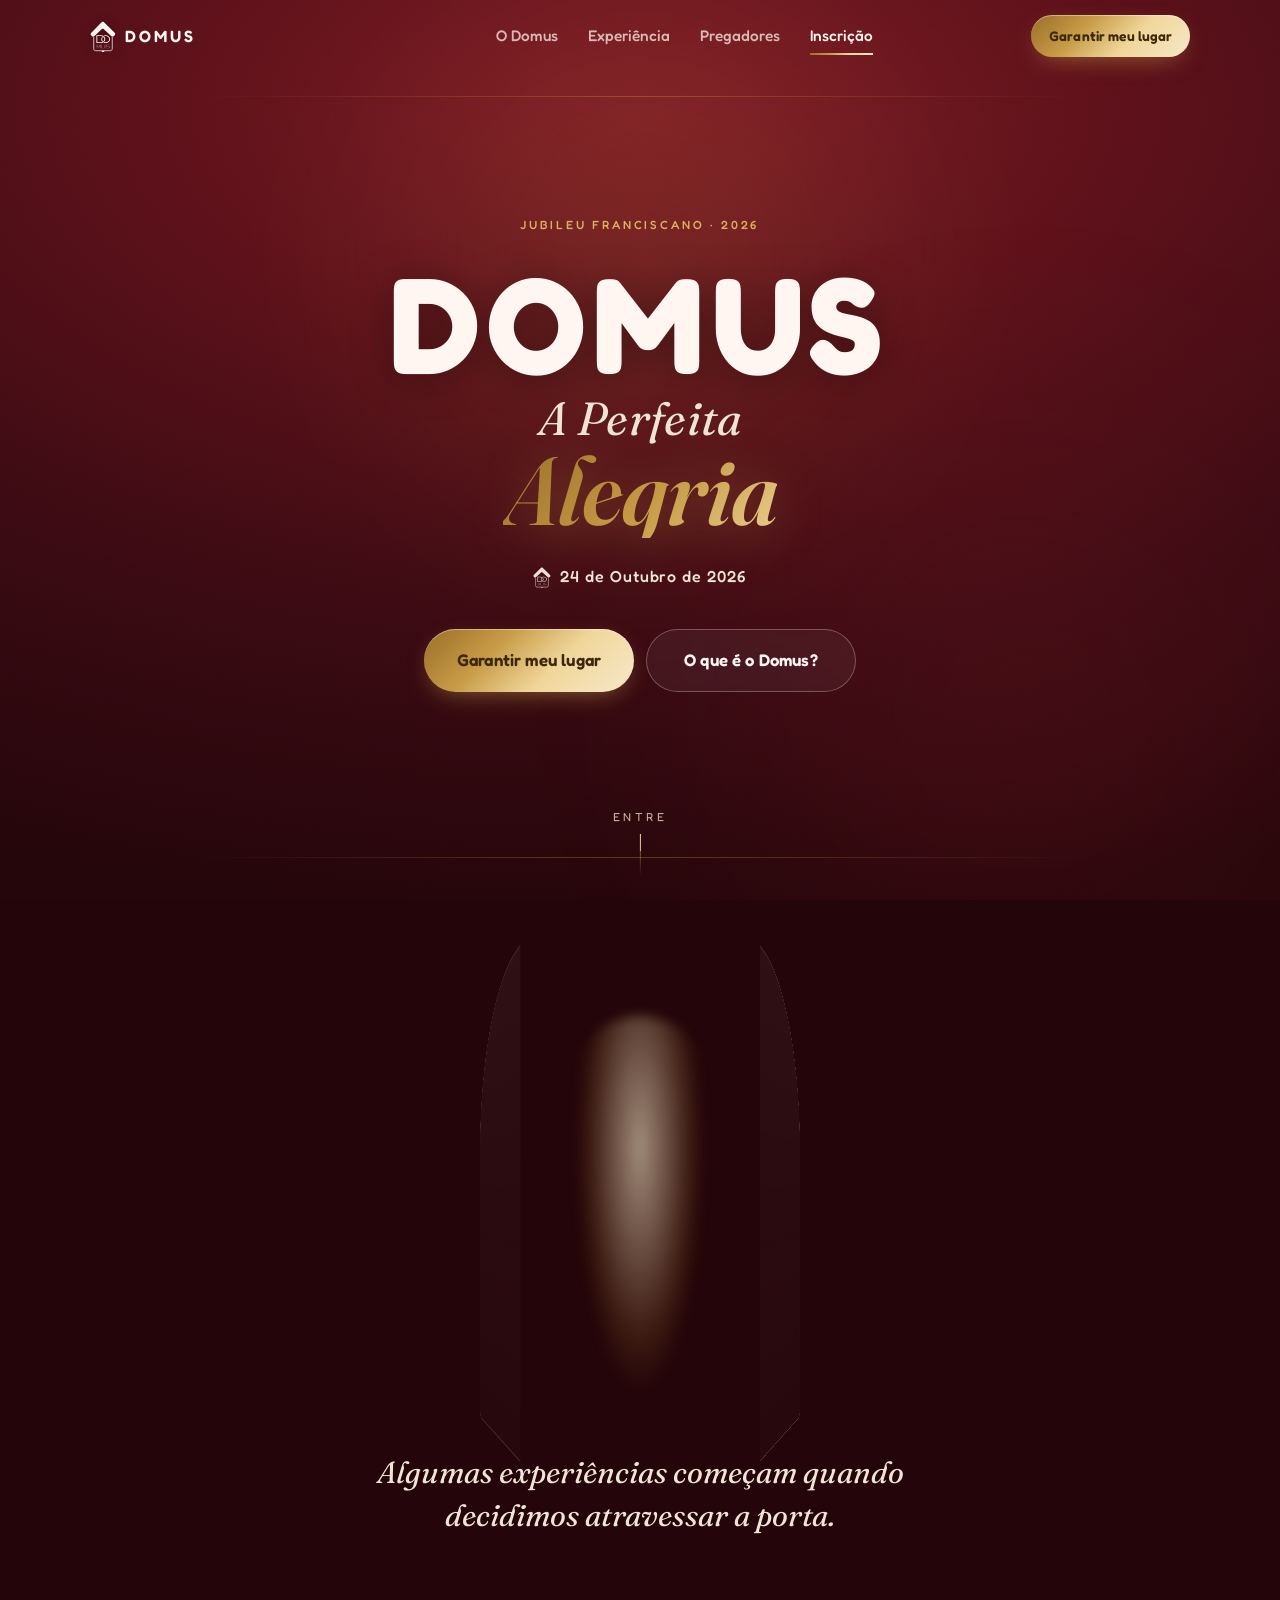
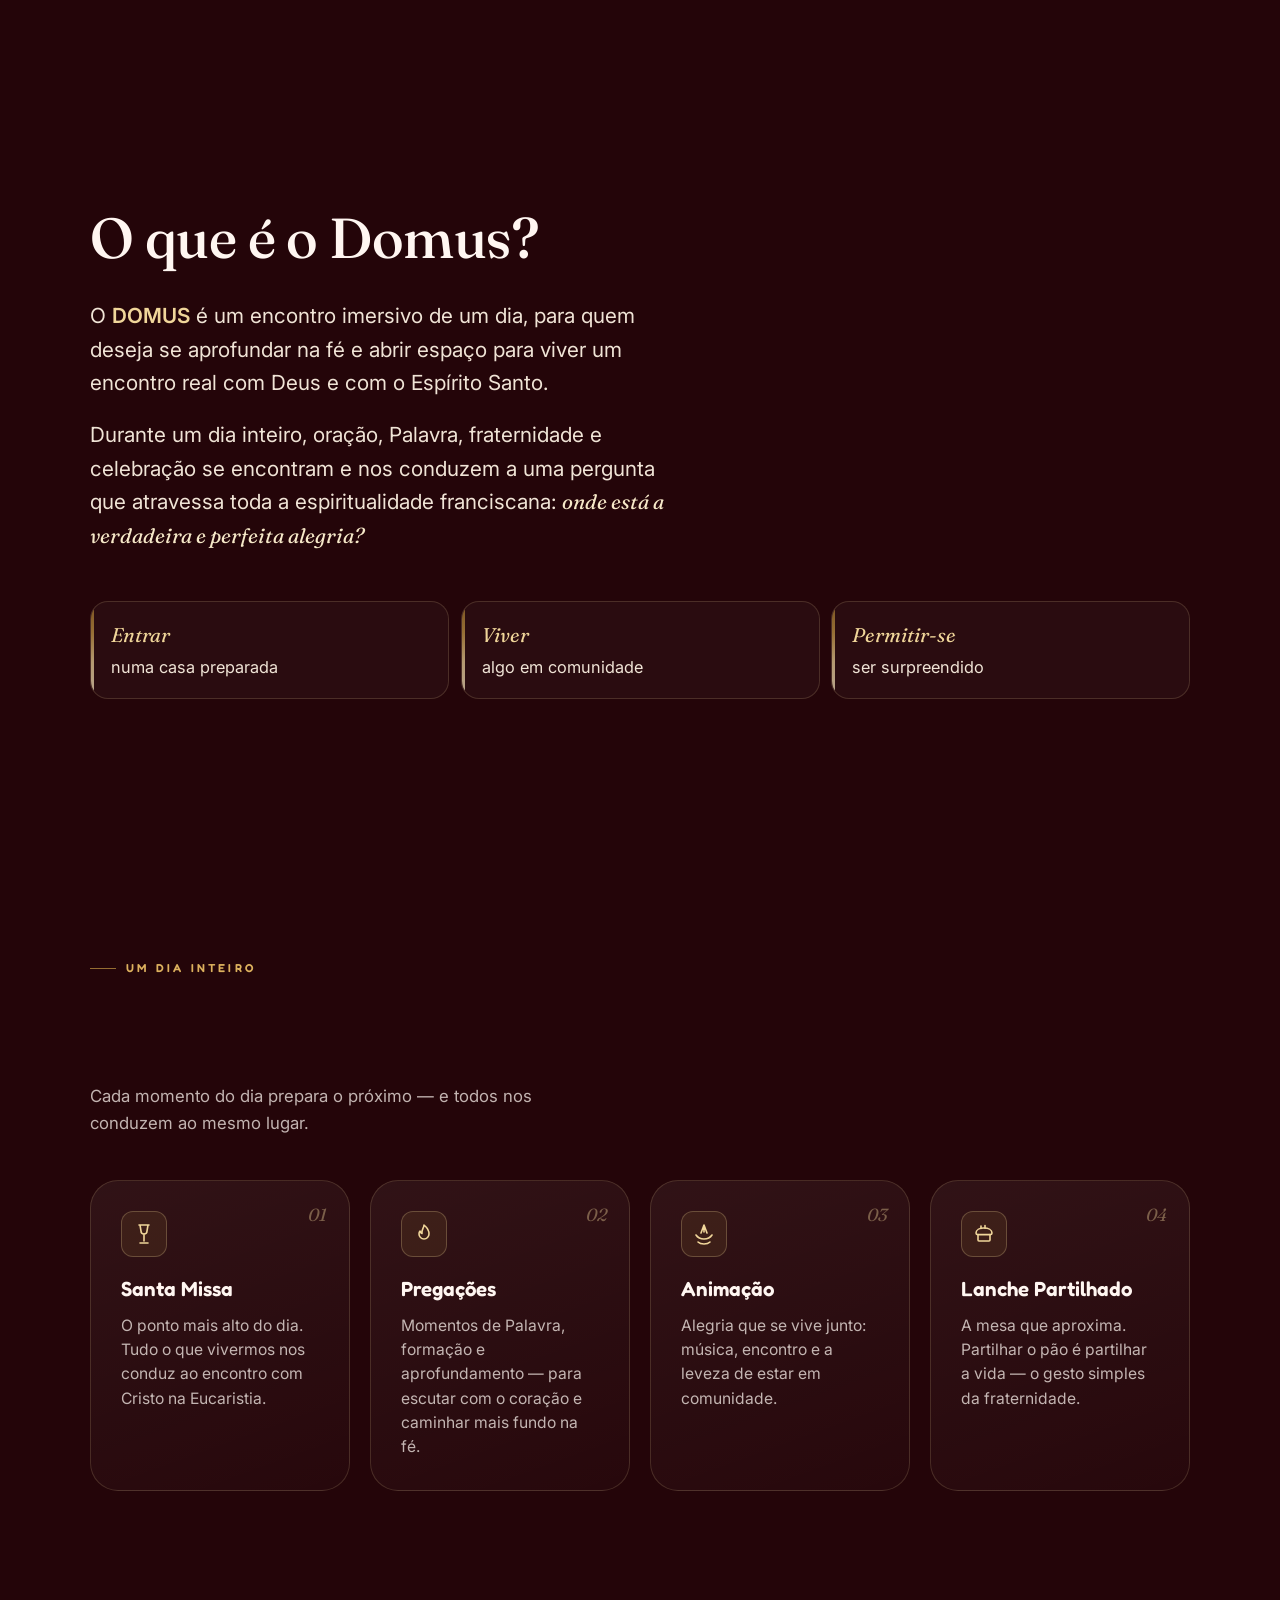
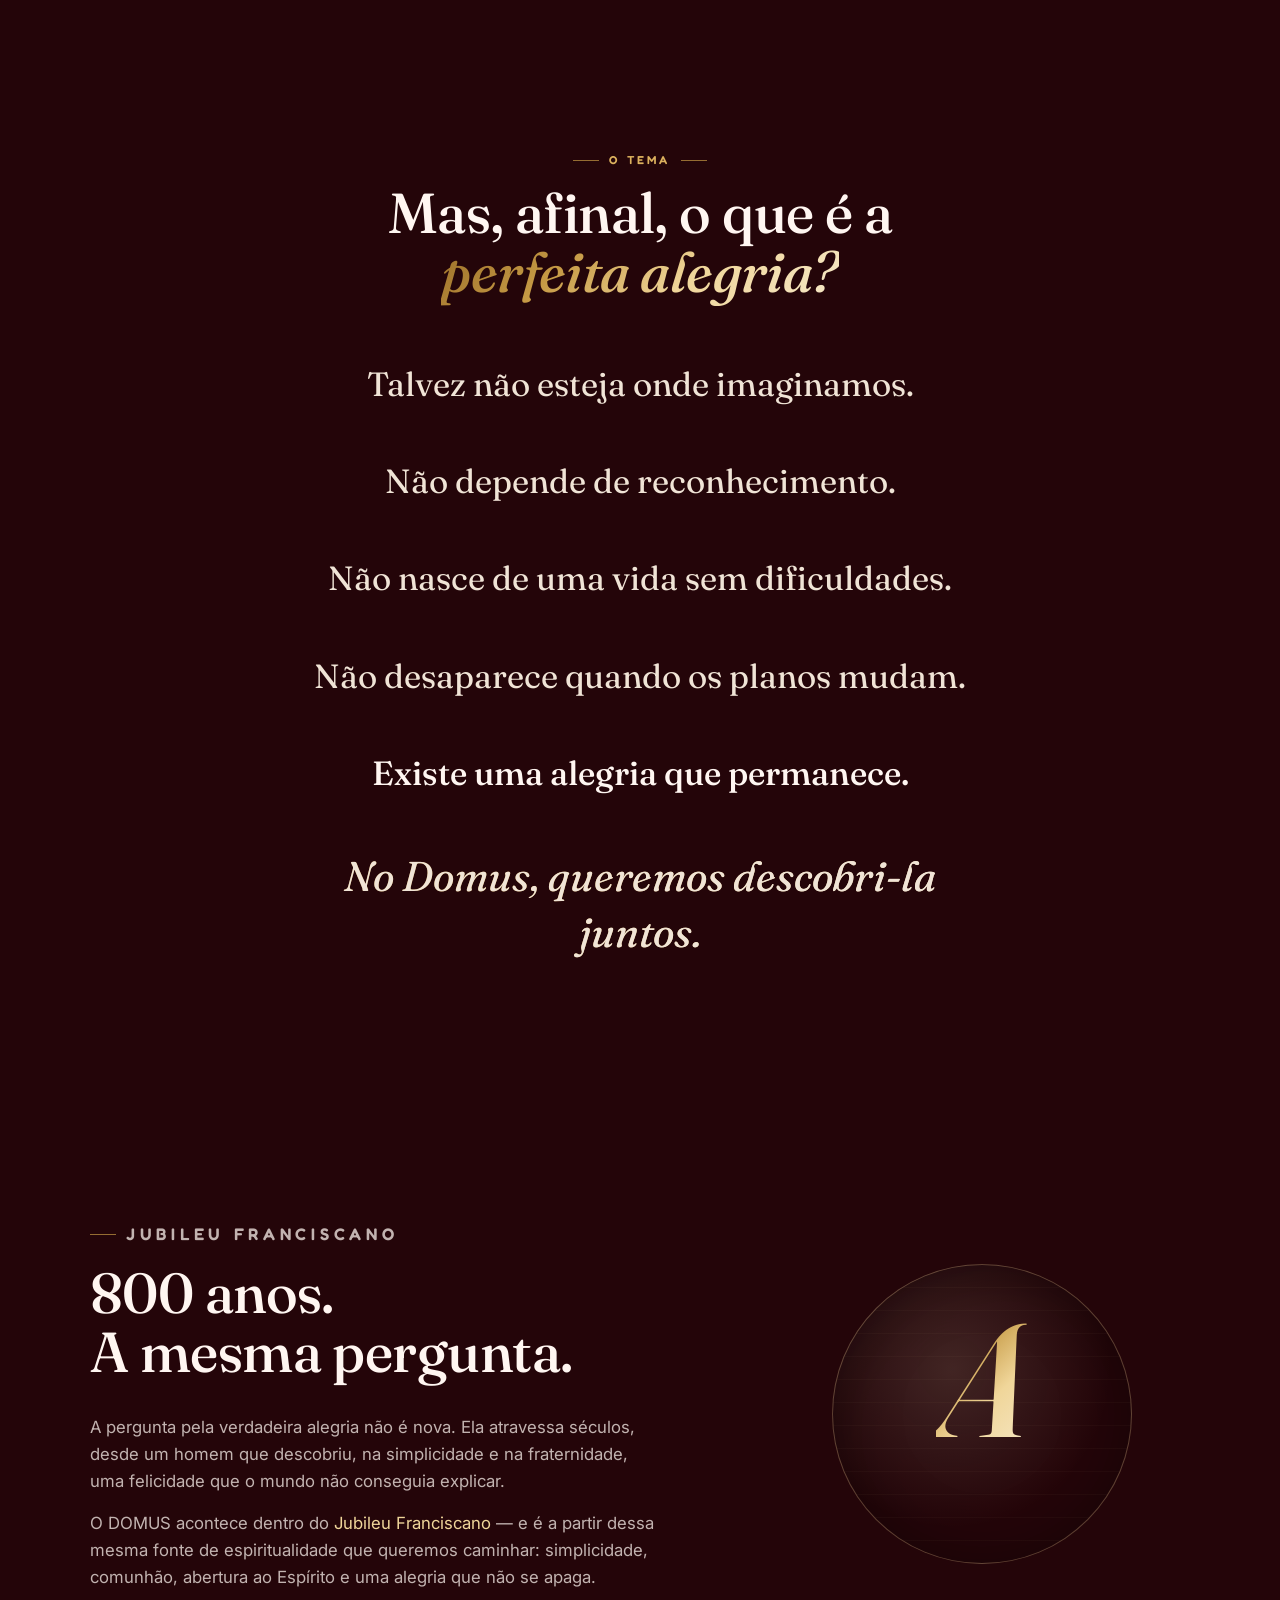
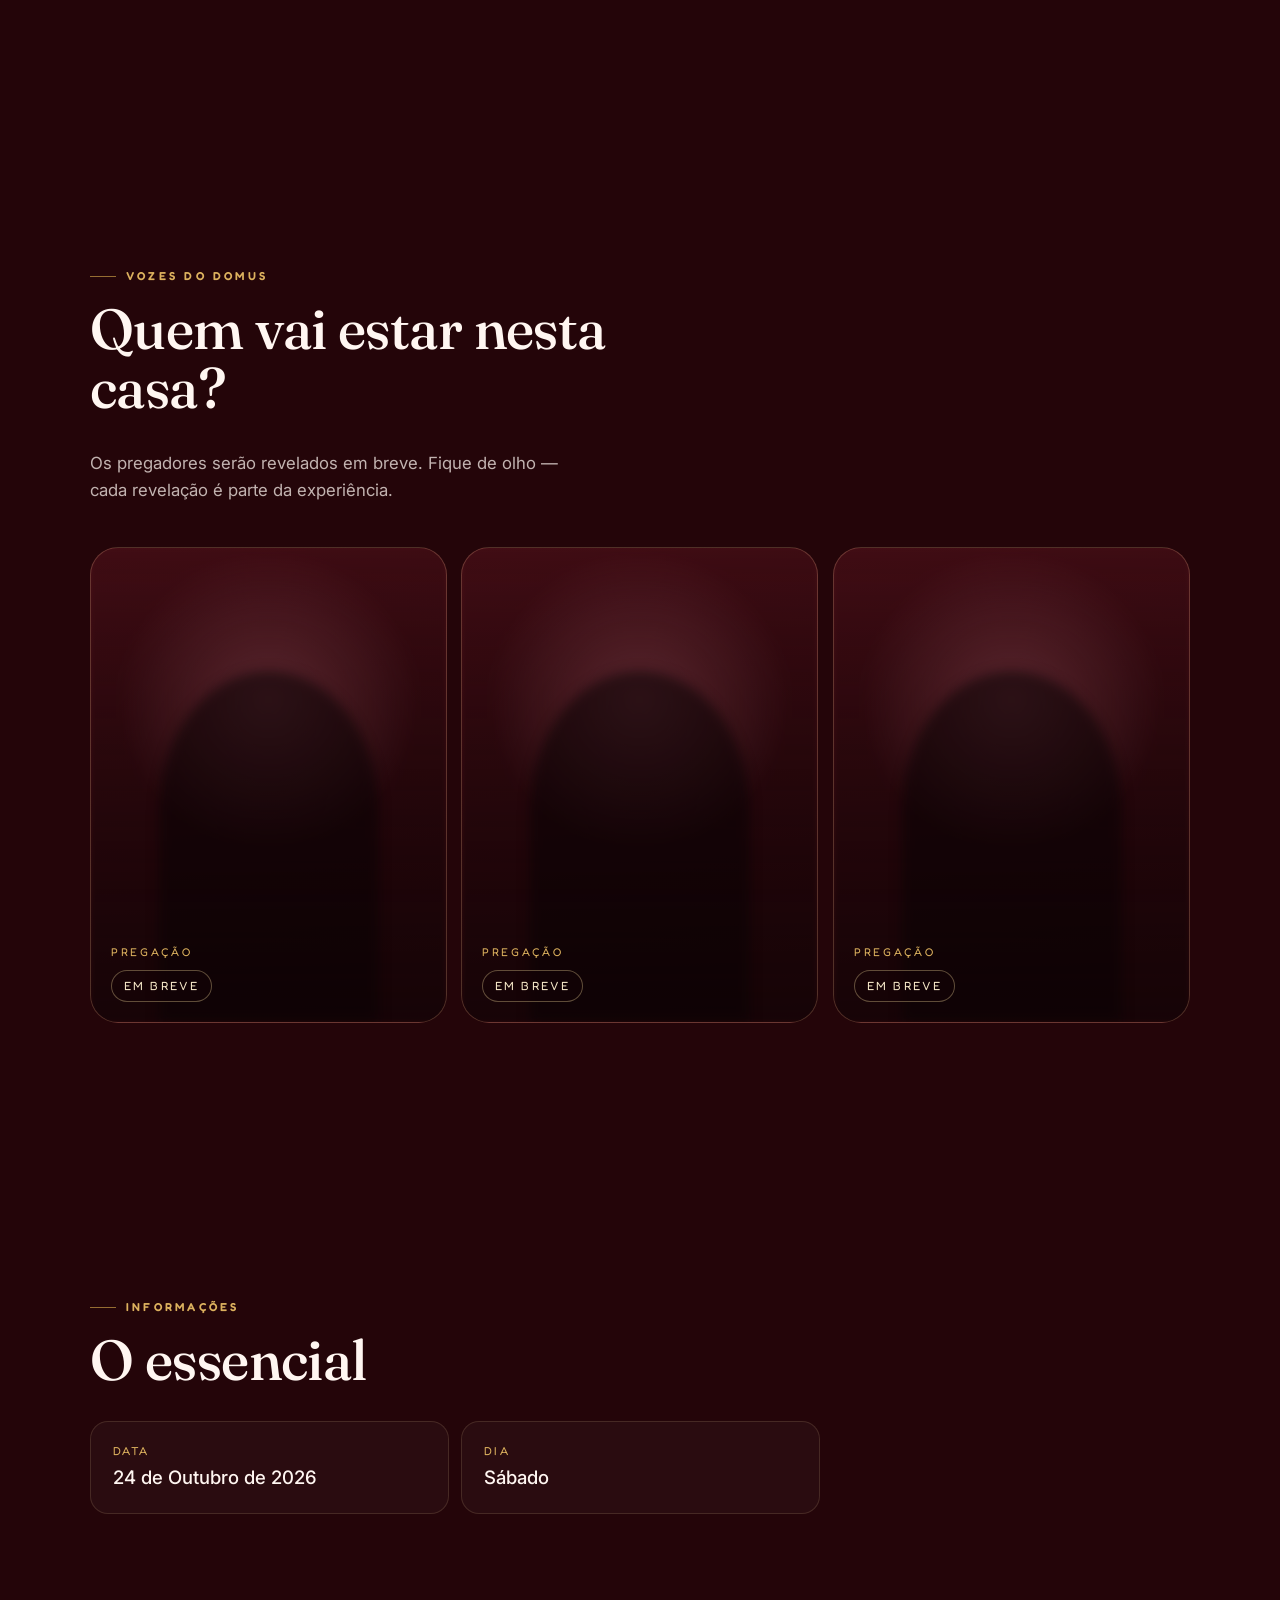
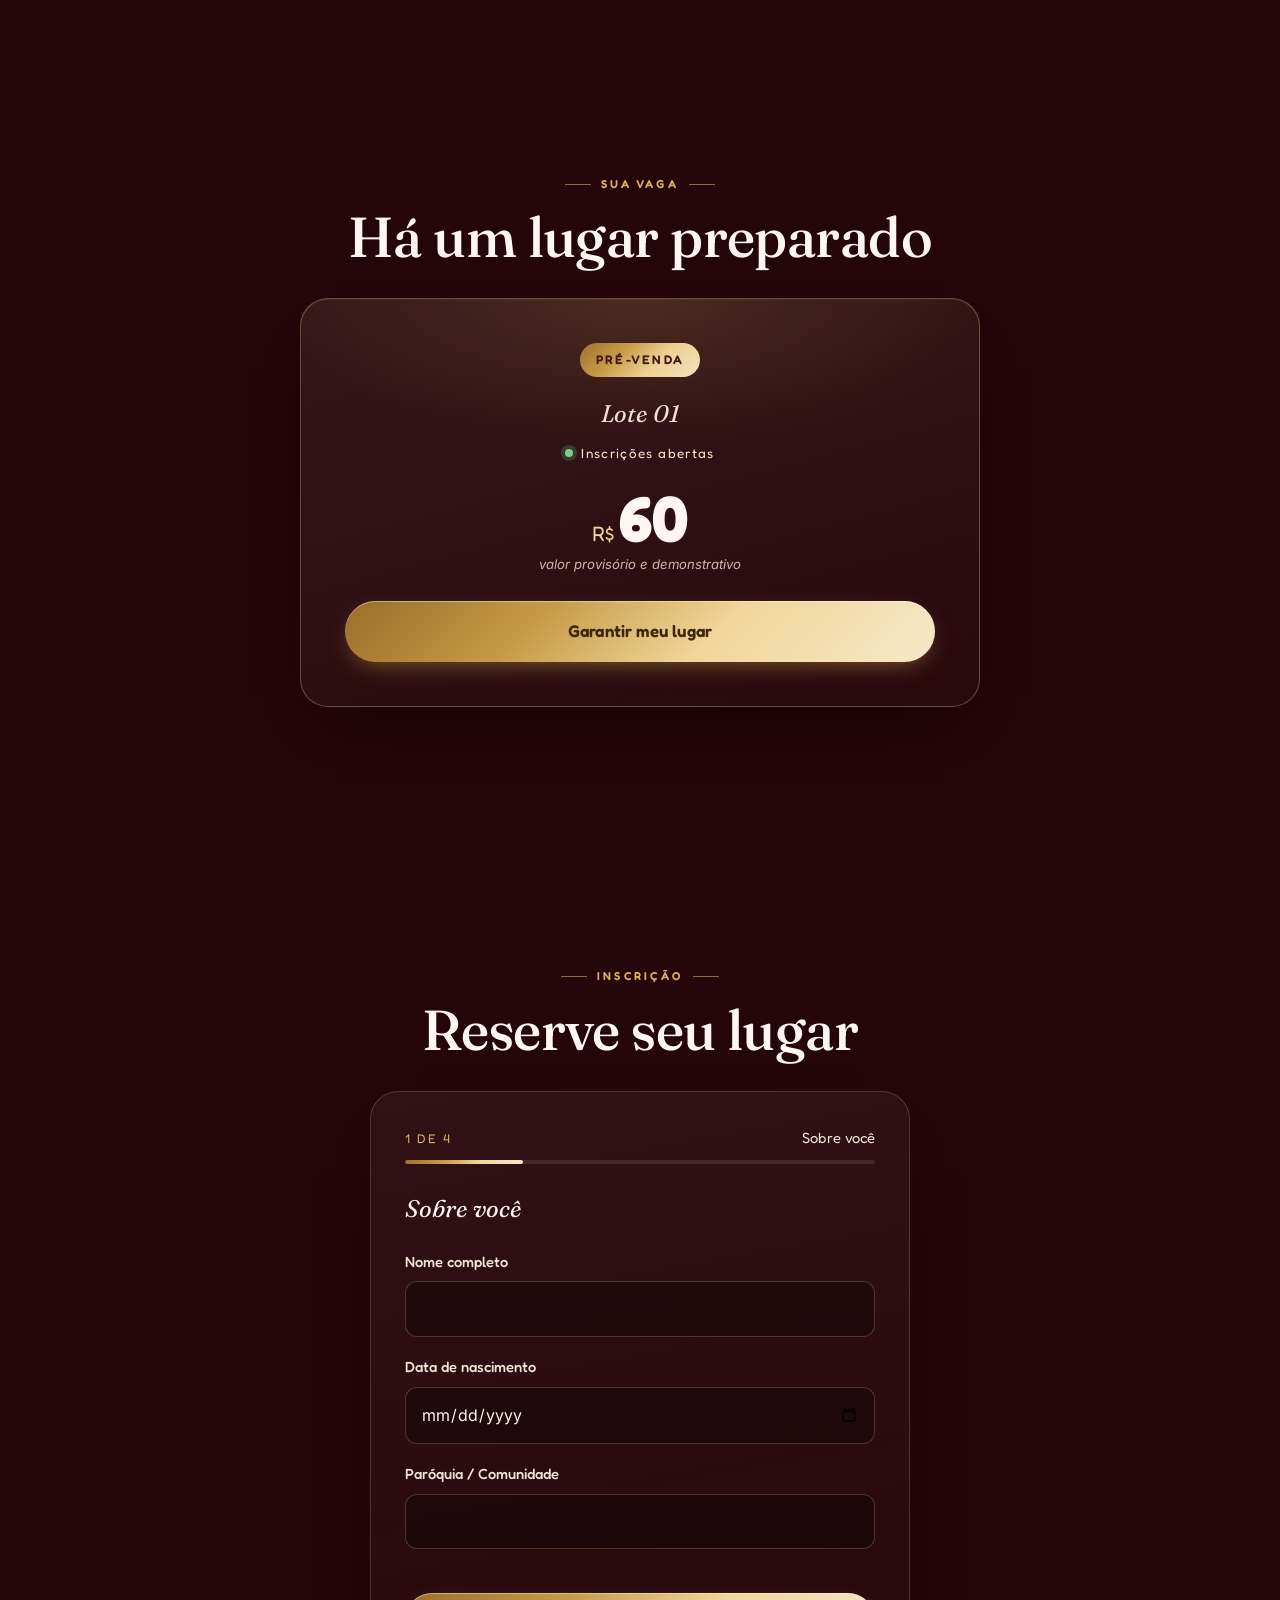
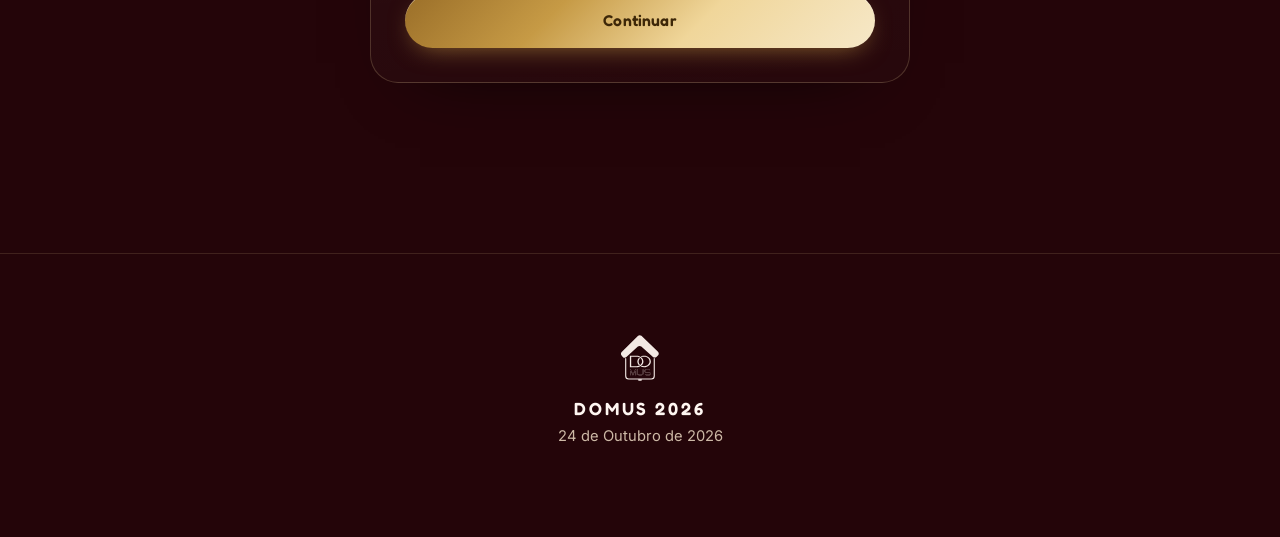
==== index.html @ c97eb1e9 "feat: site DOMUS 2026 — A Perfeita Alegria Site completo, responsivo e mobile-first para divulgação " ====
<!DOCTYPE html>
<html lang="pt-BR">
<head>
  <meta charset="UTF-8" />
  <meta name="viewport" content="width=device-width, initial-scale=1.0, viewport-fit=cover" />
  <meta name="theme-color" content="#3a0a12" />

  <title>DOMUS 2026 — A Perfeita Alegria</title>
  <meta name="description" content="DOMUS 2026 — um encontro imersivo de um dia para aprofundar a fé e descobrir, juntos, onde está a verdadeira e perfeita alegria. 24 de outubro de 2026." />

  <!-- Open Graph / compartilhamento (WhatsApp, Instagram) -->
  <meta property="og:type" content="website" />
  <meta property="og:title" content="DOMUS 2026 — A Perfeita Alegria" />
  <meta property="og:description" content="Há um lugar preparado nesta casa. Um encontro imersivo de um dia. 24 de outubro de 2026." />
  <meta property="og:image" content="assets/img/og-domus.svg" />
  <meta property="og:locale" content="pt_BR" />
  <meta name="twitter:card" content="summary_large_image" />

  <link rel="icon" href="assets/img/favicon.svg" type="image/svg+xml" />
  <link rel="apple-touch-icon" href="assets/img/favicon.svg" />

  <!-- Fontes -->
  <link rel="preconnect" href="https://fonts.googleapis.com" />
  <link rel="preconnect" href="https://fonts.gstatic.com" crossorigin />
  <link href="https://fonts.googleapis.com/css2?family=Fraunces:ital,opsz,wght@0,9..144,400;0,9..144,500;0,9..144,600;1,9..144,400&family=Fredoka:wght@400;500;600;700&family=Inter:wght@400;500;600&display=swap" rel="stylesheet" />

  <link rel="stylesheet" href="assets/css/styles.css" />
</head>
<body>
  <a class="skip-link" href="#o-domus">Pular para o conteúdo</a>

  <!-- Camadas de fundo ambiente -->
  <div class="ambient" aria-hidden="true">
    <div class="ambient__glow ambient__glow--1"></div>
    <div class="ambient__glow ambient__glow--2"></div>
    <div class="ambient__grain"></div>
  </div>

  <!-- ============ HEADER / NAVEGAÇÃO ============ -->
  <header class="site-header" id="siteHeader">
    <div class="site-header__inner">
      <a class="brand" href="#top" aria-label="DOMUS 2026 — início">
        <img src="assets/img/logo-domus.svg" alt="" class="brand__mark" width="28" height="33" />
        <span class="brand__word">DOMUS</span>
      </a>

      <nav class="nav-desktop" aria-label="Navegação principal">
        <a href="#o-domus">O Domus</a>
        <a href="#experiencia">Experiência</a>
        <a href="#pregadores">Pregadores</a>
        <a href="#inscricao">Inscrição</a>
      </nav>

      <a href="#inscricao" class="btn btn--gold btn--sm nav-cta">Garantir meu lugar</a>

      <button class="nav-toggle" id="navToggle" aria-label="Abrir menu" aria-expanded="false" aria-controls="navMobile">
        <span></span><span></span>
      </button>
    </div>

    <!-- Menu mobile compacto -->
    <div class="nav-mobile" id="navMobile" hidden>
      <a href="#o-domus">O Domus</a>
      <a href="#experiencia">Experiência</a>
      <a href="#perfeita-alegria">A Perfeita Alegria</a>
      <a href="#pregadores">Pregadores</a>
      <a href="#informacoes">Informações</a>
      <a href="#inscricao" class="nav-mobile__cta btn btn--gold">Garantir meu lugar</a>
    </div>
  </header>

  <main id="top">

    <!-- ============ 1. HERO ============ -->
    <section class="hero" id="hero" aria-labelledby="hero-title">
      <div class="hero__frame" aria-hidden="true">
        <span class="hero__filet hero__filet--top"></span>
        <span class="hero__filet hero__filet--bottom"></span>
      </div>

      <div class="hero__inner">
        <p class="hero__kicker reveal" data-anim="fade">Jubileu Franciscano · 2026</p>

        <h1 id="hero-title" class="hero__title">
          <span class="hero__domus" data-hero="1">DOMUS</span>
          <span class="hero__sub">
            <span class="hero__line" data-hero="2">A&nbsp;Perfeita</span>
            <span class="hero__joy" data-hero="3">Alegria</span>
          </span>
        </h1>

        <p class="hero__date" data-hero="4">
          <img src="assets/img/logo-domus.svg" alt="" width="18" height="21" aria-hidden="true" />
          <span data-config="event.dateLabelFull">24 de Outubro de 2026</span>
        </p>

        <div class="hero__cta" data-hero="5">
          <a href="#inscricao" class="btn btn--gold btn--lg">
            <span>Garantir meu lugar</span>
          </a>
          <a href="#o-domus" class="btn btn--ghost btn--lg">O que é o Domus?</a>
        </div>
      </div>

      <!-- Indicador de scroll -->
      <a href="#portal" class="scroll-cue" aria-label="Continuar explorando">
        <span class="scroll-cue__label">entre</span>
        <span class="scroll-cue__line"></span>
      </a>
    </section>

    <!-- ============ 2. TRANSIÇÃO — ENTRAR NO DOMUS (PORTA) ============ -->
    <section class="portal" id="portal" aria-label="A porta do Domus">
      <div class="portal__stage">
        <div class="portal__arch" data-portal>
          <div class="portal__leaf portal__leaf--l"></div>
          <div class="portal__leaf portal__leaf--r"></div>
          <div class="portal__light"></div>
        </div>
        <p class="portal__copy reveal" data-anim="words">
          Algumas experiências começam quando decidimos atravessar a porta.
        </p>
      </div>
    </section>

    <!-- ============ 3. O QUE É O DOMUS ============ -->
    <section class="section what" id="o-domus" aria-labelledby="what-title">
      <div class="wrap">
        <p class="eyebrow reveal" data-anim="fade">A casa</p>
        <h2 class="section__title reveal" data-anim="up" id="what-title">O que é o Domus?</h2>
        <div class="what__lede">
          <p class="reveal" data-anim="up">
            O <strong>DOMUS</strong> é um encontro imersivo de um dia, para quem deseja
            se aprofundar na fé e abrir espaço para viver um encontro real com Deus
            e com o Espírito Santo.
          </p>
          <p class="reveal" data-anim="up">
            Durante um dia inteiro, oração, Palavra, fraternidade e celebração se
            encontram e nos conduzem a uma pergunta que atravessa toda a
            espiritualidade franciscana:
            <em>onde está a verdadeira e perfeita alegria?</em>
          </p>
        </div>

        <ul class="what__pillars">
          <li class="reveal" data-anim="up"><span>Entrar</span> numa casa preparada</li>
          <li class="reveal" data-anim="up" data-delay="1"><span>Viver</span> algo em comunidade</li>
          <li class="reveal" data-anim="up" data-delay="2"><span>Permitir-se</span> ser surpreendido</li>
        </ul>
      </div>
    </section>

    <!-- ============ 4. O QUE VAMOS VIVER (EXPERIÊNCIAS) ============ -->
    <section class="section experience" id="experiencia" aria-labelledby="exp-title">
      <div class="wrap">
        <p class="eyebrow reveal" data-anim="fade">Um dia inteiro</p>
        <h2 class="section__title reveal" data-anim="up" id="exp-title">O que vamos viver</h2>
        <p class="section__intro reveal" data-anim="up">
          Cada momento do dia prepara o próximo — e todos nos conduzem ao mesmo lugar.
        </p>
        <div class="exp-grid" id="expGrid" role="list">
          <!-- injetado via JS a partir de DOMUS.experiences -->
        </div>
      </div>
    </section>

    <!-- ============ 5. A PERFEITA ALEGRIA (SCROLL STORYTELLING) ============ -->
    <section class="section joy" id="perfeita-alegria" aria-labelledby="joy-title">
      <div class="wrap wrap--narrow">
        <p class="eyebrow eyebrow--center reveal" data-anim="fade">O tema</p>
        <h2 class="section__title section__title--center reveal" data-anim="up" id="joy-title">
          Mas, afinal, o que é a<br /><span class="gold-text">perfeita alegria?</span>
        </h2>

        <div class="joy__scroll">
          <p class="joy__beat reveal" data-anim="up">Talvez não esteja onde imaginamos.</p>
          <p class="joy__beat reveal" data-anim="up">Não depende de reconhecimento.</p>
          <p class="joy__beat reveal" data-anim="up">Não nasce de uma vida sem dificuldades.</p>
          <p class="joy__beat reveal" data-anim="up">Não desaparece quando os planos mudam.</p>
          <p class="joy__beat joy__beat--strong reveal" data-anim="up">Existe uma alegria que permanece.</p>
          <p class="joy__beat joy__beat--final reveal" data-anim="words">No Domus, queremos descobri-la juntos.</p>
        </div>
      </div>
    </section>

    <!-- ============ 6. CONTEXTO FRANCISCANO ============ -->
    <section class="section franciscan" id="franciscano" aria-labelledby="fr-title">
      <div class="wrap">
        <div class="franciscan__grid">
          <div class="franciscan__text">
            <p class="eyebrow reveal" data-anim="fade" data-config-attr="franciscan.jubilee">Jubileu Franciscano</p>
            <h2 class="section__title reveal" data-anim="up" id="fr-title">
              <span data-config="franciscan.years">800</span> anos.<br />A mesma pergunta.
            </h2>
            <p class="reveal" data-anim="up">
              A pergunta pela verdadeira alegria não é nova. Ela atravessa séculos,
              desde um homem que descobriu, na simplicidade e na fraternidade, uma
              felicidade que o mundo não conseguia explicar.
            </p>
            <p class="reveal" data-anim="up">
              O DOMUS acontece dentro do <span data-config="franciscan.jubilee">Jubileu Franciscano</span> —
              e é a partir dessa mesma fonte de espiritualidade que queremos caminhar:
              simplicidade, comunhão, abertura ao Espírito e uma alegria que não se apaga.
            </p>
          </div>
          <div class="franciscan__mark reveal" data-anim="scale" aria-hidden="true">
            <div class="franciscan__manuscript">
              <span class="franciscan__initial">A</span>
              <span class="franciscan__lines"></span>
            </div>
          </div>
        </div>
      </div>
    </section>

    <!-- ============ 7. LINE-UP / PREGADORES ============ -->
    <section class="section speakers" id="pregadores" aria-labelledby="sp-title">
      <div class="wrap">
        <p class="eyebrow reveal" data-anim="fade">Vozes do Domus</p>
        <h2 class="section__title reveal" data-anim="up" id="sp-title">Quem vai estar nesta casa?</h2>
        <p class="section__intro reveal" data-anim="up">
          Os pregadores serão revelados em breve. Fique de olho — cada revelação é parte da experiência.
        </p>
        <div class="speakers__track" id="speakersTrack" role="list">
          <!-- injetado via JS a partir de DOMUS.speakers -->
        </div>
      </div>
    </section>

    <!-- ============ 8. INFORMAÇÕES ============ -->
    <section class="section info" id="informacoes" aria-labelledby="info-title">
      <div class="wrap">
        <p class="eyebrow reveal" data-anim="fade">Informações</p>
        <h2 class="section__title reveal" data-anim="up" id="info-title">O essencial</h2>
        <dl class="info-grid" id="infoGrid">
          <!-- injetado via JS a partir de DOMUS.event -->
        </dl>
      </div>
    </section>

    <!-- ============ 9. LOTE / PRÉ-VENDA ============ -->
    <section class="section batch" id="lote" aria-labelledby="batch-title">
      <div class="wrap wrap--narrow">
        <p class="eyebrow eyebrow--center reveal" data-anim="fade">Sua vaga</p>
        <h2 class="section__title section__title--center reveal" data-anim="up" id="batch-title">
          Há um lugar preparado
        </h2>
        <div class="batch__card reveal" data-anim="scale" id="batchCard">
          <!-- injetado via JS a partir do lote público atual -->
        </div>
      </div>
    </section>

    <!-- ============ 10. FORMULÁRIO DE INSCRIÇÃO ============ -->
    <section class="section register" id="inscricao" aria-labelledby="reg-title">
      <div class="wrap wrap--form">
        <p class="eyebrow eyebrow--center reveal" data-anim="fade">Inscrição</p>
        <h2 class="section__title section__title--center reveal" data-anim="up" id="reg-title">
          Reserve seu lugar
        </h2>

        <div class="form-shell reveal" data-anim="up">
          <!-- Progresso -->
          <div class="form-progress" aria-hidden="true">
            <div class="form-progress__meta">
              <span id="stepCount">1 de 4</span>
              <span id="stepName">Sobre você</span>
            </div>
            <div class="form-progress__bar"><span id="progressFill"></span></div>
          </div>

          <form id="regForm" novalidate>
            <!-- ETAPA 1 -->
            <fieldset class="step is-active" data-step="1">
              <legend class="step__title">Sobre você</legend>

              <div class="field">
                <label for="fullName">Nome completo</label>
                <input type="text" id="fullName" name="fullName" autocomplete="name" required />
                <small class="field__error" data-error></small>
              </div>

              <div class="field">
                <label for="birth">Data de nascimento</label>
                <input type="date" id="birth" name="birth" required max="2026-10-24" />
                <small class="field__error" data-error></small>
              </div>

              <div class="field">
                <label for="parish" data-config="registrationFields.parishLabel">Paróquia / Comunidade</label>
                <input type="text" id="parish" name="parish" autocomplete="organization" required />
                <small class="field__error" data-error></small>
              </div>
            </fieldset>

            <!-- ETAPA 2 -->
            <fieldset class="step" data-step="2" hidden>
              <legend class="step__title">Algumas informações importantes</legend>

              <div class="field">
                <span class="field__label">Possui alguma alergia ou restrição?</span>
                <div class="choice" role="radiogroup" aria-label="Possui alguma alergia?">
                  <label class="choice__opt">
                    <input type="radio" name="allergy" value="sim" /> <span>Sim</span>
                  </label>
                  <label class="choice__opt">
                    <input type="radio" name="allergy" value="nao" /> <span>Não</span>
                  </label>
                </div>
                <small class="field__error" data-error></small>
              </div>

              <div class="field" id="allergyDetailField" hidden>
                <label for="allergyDetail">Conte para nós qual alergia ou restrição precisamos conhecer.</label>
                <textarea id="allergyDetail" name="allergyDetail" rows="3"></textarea>
                <small class="field__error" data-error></small>
              </div>

              <div class="field">
                <label for="emergency" data-config="registrationFields.emergencyLabel">Telefone de um responsável / contato de emergência</label>
                <input type="tel" id="emergency" name="emergency" inputmode="tel" autocomplete="tel" required />
                <small class="field__help" data-config="registrationFields.emergencyHelp"></small>
                <small class="field__error" data-error></small>
              </div>
            </fieldset>

            <!-- ETAPA 3 -->
            <fieldset class="step" data-step="3" hidden>
              <legend class="step__title">Autorizações</legend>

              <div class="consent">
                <p class="consent__intro">
                  O DOMUS terá cobertura de fotografia e vídeo. Antes de concluir,
                  precisamos da sua ciência sobre o uso de imagem.
                </p>
                <label class="choice__opt consent__check">
                  <input type="checkbox" id="imageConsent" name="imageConsent" required />
                  <span data-config="imageConsent.short">Li e concordo com o termo de autorização de uso de imagem do DOMUS 2026.</span>
                </label>
                <button type="button" class="link-btn" id="openConsent">Ler termo completo</button>
                <small class="field__error" data-error data-for="imageConsent"></small>
                <p class="consent__minor" data-config="imageConsent.minorNote"></p>
              </div>
            </fieldset>

            <!-- ETAPA 4 -->
            <fieldset class="step" data-step="4" hidden>
              <legend class="step__title">Confirmar inscrição</legend>
              <div class="summary" id="regSummary"><!-- injetado via JS --></div>
              <div class="summary__price">
                <span>Valor</span>
                <strong id="summaryPrice">R$ 60,00</strong>
                <em class="summary__prov">valor provisório</em>
              </div>
            </fieldset>

            <!-- Navegação do formulário -->
            <div class="form-nav">
              <button type="button" class="btn btn--ghost" id="prevBtn" hidden>Voltar</button>
              <button type="button" class="btn btn--gold" id="nextBtn">Continuar</button>
              <button type="submit" class="btn btn--gold" id="submitBtn" hidden>Finalizar minha inscrição</button>
            </div>
          </form>
        </div>
      </div>

      <!-- CONFIRMAÇÃO -->
      <div class="confirm" id="confirm" hidden aria-live="polite">
        <div class="confirm__inner">
          <div class="confirm__seal" aria-hidden="true">
            <img src="assets/img/logo-domus.svg" alt="" width="56" height="66" />
            <span class="confirm__ring"></span>
          </div>
          <h2 class="confirm__title">Seu lugar nesta casa está reservado.</h2>
          <p class="confirm__text">
            Nos vemos dia <span data-config="event.dateLabelFull">24 de Outubro de 2026</span>.
            Que este seja o começo de um caminho de perfeita alegria.
          </p>
          <p class="confirm__next" id="confirmNext"></p>
        </div>
      </div>
    </section>
  </main>

  <!-- ============ FOOTER ============ -->
  <footer class="site-footer">
    <div class="wrap">
      <div class="site-footer__brand">
        <img src="assets/img/logo-domus.svg" alt="DOMUS 2026" width="40" height="47" />
        <p class="site-footer__word">DOMUS 2026</p>
        <p class="site-footer__date" data-config="event.dateLabelFull">24 de Outubro de 2026</p>
      </div>
      <nav class="site-footer__links" id="footerLinks" aria-label="Links">
        <!-- links injetados via JS conforme configurados -->
      </nav>
      <p class="site-footer__org" id="footerOrg"></p>
    </div>
  </footer>

  <!-- CTA FLUTUANTE (mobile) -->
  <a href="#inscricao" class="floating-cta" id="floatingCta" aria-hidden="true" tabindex="-1">
    Garantir meu lugar
  </a>

  <!-- MODAL — TERMO DE IMAGEM -->
  <div class="modal" id="consentModal" hidden>
    <div class="modal__backdrop" data-close></div>
    <div class="modal__panel" role="dialog" aria-modal="true" aria-labelledby="consentModalTitle">
      <button class="modal__close" data-close aria-label="Fechar">&times;</button>
      <h3 id="consentModalTitle">Autorização de uso de imagem — DOMUS 2026</h3>
      <div class="modal__body" id="consentFull"><!-- injetado via JS --></div>
    </div>
  </div>

  <script src="assets/js/config.js"></script>
  <script src="assets/js/main.js" defer></script>
</body>
</html>
---- assets/css/styles.css ----
/* =============================================================
   DOMUS 2026 — A Perfeita Alegria
   Estilo mobile-first. Identidade: vinho profundo + creme + dourado.
   ============================================================= */

/* ---------- TOKENS ---------- */
:root {
  /* Vinho (do convite: gradiente radial rubi → bordô quase preto) */
  --wine-core:   #7d1a24;
  --wine:        #5a1019;
  --wine-deep:   #3a0a12;
  --wine-edge:   #240509;
  --wine-line:   #6c2029;

  /* Creme / marfim (logo oficial #FFF6F1) */
  --cream:       #fff6f1;
  --ivory:       #f0e4d6;
  --ivory-dim:   #cdb9a6;
  --ivory-soft:  rgba(255, 246, 241, .72);

  /* Dourado champanhe (acentos: luz, jubileu, celebração) */
  --gold-deep:   #9a6e28;
  --gold:        #c69a45;
  --gold-mid:    #dcb15e;
  --gold-light:  #f0d69a;
  --champagne:   #f6e8c8;
  --gold-grad:   linear-gradient(135deg, #9a6e28 0%, #c69a45 32%, #f0d69a 62%, #f6e8c8 100%);
  --gold-sheen:  linear-gradient(100deg, transparent 0%, rgba(246,232,200,.85) 48%, transparent 96%);

  /* UI */
  --radius:      18px;
  --radius-lg:   28px;
  --radius-pill: 999px;
  --maxw:        1180px;
  --gutter:      clamp(20px, 6vw, 40px);
  --ease:        cubic-bezier(.22, 1, .36, 1);
  --ease-soft:   cubic-bezier(.4, 0, .2, 1);

  /* Fontes */
  --f-display: "Fraunces", Georgia, "Times New Roman", serif;
  --f-round:   "Fredoka", system-ui, sans-serif;
  --f-body:    "Inter", system-ui, -apple-system, sans-serif;

  --header-h: 60px;
}

/* ---------- RESET ---------- */
*, *::before, *::after { box-sizing: border-box; }
* { margin: 0; }
html { -webkit-text-size-adjust: 100%; scroll-behavior: smooth; }
@media (prefers-reduced-motion: reduce) { html { scroll-behavior: auto; } }

body {
  font-family: var(--f-body);
  color: var(--cream);
  background: var(--wine-edge);
  line-height: 1.6;
  overflow-x: hidden;
  -webkit-font-smoothing: antialiased;
  text-rendering: optimizeLegibility;
  min-height: 100vh;
}

img, svg { max-width: 100%; display: block; }
[hidden] { display: none !important; }
a { color: inherit; text-decoration: none; }
button { font: inherit; color: inherit; cursor: pointer; border: none; background: none; }
input, textarea, select { font: inherit; }

::selection { background: var(--gold); color: var(--wine-deep); }

:focus-visible {
  outline: 2px solid var(--gold-light);
  outline-offset: 3px;
  border-radius: 4px;
}

.skip-link {
  position: fixed; left: 12px; top: -60px; z-index: 200;
  background: var(--gold); color: var(--wine-deep);
  padding: 10px 16px; border-radius: 10px; font-weight: 600;
  transition: top .2s var(--ease);
}
.skip-link:focus { top: 12px; }

/* ---------- FUNDO AMBIENTE ---------- */
.ambient { position: fixed; inset: 0; z-index: -1; overflow: hidden;
  background:
    radial-gradient(120% 90% at 50% 12%, var(--wine-core) 0%, var(--wine) 34%, var(--wine-deep) 66%, var(--wine-edge) 100%);
}
.ambient__glow { position: absolute; border-radius: 50%; filter: blur(70px); opacity: .5; }
.ambient__glow--1 { width: 60vw; height: 60vw; top: -10vw; left: 50%; transform: translateX(-50%);
  background: radial-gradient(circle, rgba(198,154,69,.28), transparent 68%); }
.ambient__glow--2 { width: 70vw; height: 70vw; bottom: -20vw; right: -15vw;
  background: radial-gradient(circle, rgba(125,26,36,.5), transparent 66%); }
.ambient__grain { position: absolute; inset: 0; opacity: .05; mix-blend-mode: overlay;
  background-image: url("data:image/svg+xml,%3Csvg xmlns='http://www.w3.org/2000/svg' width='140' height='140'%3E%3Cfilter id='n'%3E%3CfeTurbulence type='fractalNoise' baseFrequency='.85' numOctaves='2'/%3E%3C/filter%3E%3Crect width='100%25' height='100%25' filter='url(%23n)'/%3E%3C/svg%3E"); }

/* ---------- LAYOUT ---------- */
.wrap { width: 100%; max-width: var(--maxw); margin-inline: auto; padding-inline: var(--gutter); }
.wrap--narrow { max-width: 760px; }
.wrap--form { max-width: 620px; }

.section { padding-block: clamp(64px, 14vw, 130px); position: relative; }

.eyebrow {
  font-family: var(--f-round); font-weight: 600; font-size: .72rem;
  letter-spacing: .28em; text-transform: uppercase; color: var(--gold-mid);
  margin-bottom: 14px; display: flex; align-items: center; gap: 10px;
}
.eyebrow::before { content: ""; width: 26px; height: 1px; background: var(--gold); opacity: .7; }
.eyebrow--center { justify-content: center; }
.eyebrow--center::after { content: ""; width: 26px; height: 1px; background: var(--gold); opacity: .7; }

.section__title {
  font-family: var(--f-display); font-weight: 500;
  font-size: clamp(2rem, 8.5vw, 3.6rem); line-height: 1.05;
  letter-spacing: -.01em; color: var(--cream);
  margin-bottom: clamp(20px, 5vw, 32px); max-width: 16ch;
}
.section__title--center { text-align: center; margin-inline: auto; max-width: 20ch; }
.section__intro { color: var(--ivory-soft); font-size: 1.05rem; max-width: 46ch; margin-bottom: clamp(28px, 6vw, 44px); }
.gold-text { background: var(--gold-grad); -webkit-background-clip: text; background-clip: text; color: transparent; font-style: italic; }

/* ---------- BOTÕES ---------- */
.btn {
  --_pad: 15px 26px;
  position: relative; display: inline-flex; align-items: center; justify-content: center;
  gap: 8px; padding: var(--_pad); border-radius: var(--radius-pill);
  font-family: var(--f-round); font-weight: 600; font-size: .98rem;
  letter-spacing: .01em; min-height: 50px; overflow: hidden;
  transition: transform .3s var(--ease), box-shadow .3s var(--ease), background .3s var(--ease);
  will-change: transform;
}
.btn--sm { --_pad: 10px 18px; min-height: 42px; font-size: .86rem; }
.btn--lg { --_pad: 17px 30px; min-height: 56px; font-size: 1.05rem; }

.btn--gold {
  background: var(--gold-grad); color: #3d2708;
  box-shadow: 0 8px 26px -10px rgba(198,154,69,.7), inset 0 1px 0 rgba(255,255,255,.4);
}
.btn--gold::after { /* luz que percorre o CTA */
  content: ""; position: absolute; inset: 0; background: var(--gold-sheen);
  transform: translateX(-130%); transition: transform .8s var(--ease);
}
.btn--gold:hover::after { transform: translateX(130%); }
.btn--gold:hover { transform: translateY(-2px); box-shadow: 0 14px 34px -10px rgba(198,154,69,.85), inset 0 1px 0 rgba(255,255,255,.5); }
.btn--gold:active { transform: translateY(0) scale(.98); }

.btn--ghost {
  background: rgba(255,246,241,.05); color: var(--cream);
  border: 1px solid rgba(255,246,241,.28); backdrop-filter: blur(4px);
}
.btn--ghost:hover { background: rgba(255,246,241,.1); border-color: var(--gold); transform: translateY(-2px); }
.btn--ghost:active { transform: translateY(0) scale(.98); }
.btn[disabled] { opacity: .5; pointer-events: none; }

.link-btn {
  color: var(--gold-light); font-weight: 500; text-decoration: underline;
  text-underline-offset: 3px; text-decoration-color: rgba(240,214,154,.5);
  transition: text-decoration-color .2s;
}
.link-btn:hover { text-decoration-color: var(--gold-light); }

/* ---------- HEADER ---------- */
.site-header {
  position: fixed; inset: 0 0 auto 0; z-index: 100; height: var(--header-h);
  display: flex; align-items: center;
  transition: background .4s var(--ease), backdrop-filter .4s var(--ease), border-color .4s var(--ease);
  border-bottom: 1px solid transparent;
}
.site-header.is-scrolled {
  background: rgba(36,5,9,.72); backdrop-filter: blur(14px) saturate(1.2);
  border-bottom-color: rgba(198,154,69,.18);
}
.site-header__inner { width: 100%; max-width: var(--maxw); margin-inline: auto;
  padding-inline: var(--gutter); display: flex; align-items: center; gap: 16px; }

.brand { display: flex; align-items: center; gap: 9px; margin-right: auto; }
.brand__mark { width: 26px; height: auto; filter: drop-shadow(0 2px 6px rgba(0,0,0,.4)); }
.brand__word { font-family: var(--f-round); font-weight: 600; letter-spacing: .18em; font-size: 1.02rem; }

.nav-desktop { display: none; }
.nav-cta { display: none; }

.nav-toggle { width: 44px; height: 44px; display: flex; flex-direction: column;
  justify-content: center; align-items: center; gap: 5px; }
.nav-toggle span { width: 22px; height: 2px; background: var(--cream); border-radius: 2px;
  transition: transform .3s var(--ease), opacity .3s var(--ease); }
.nav-toggle[aria-expanded="true"] span:nth-child(1) { transform: translateY(3.5px) rotate(45deg); }
.nav-toggle[aria-expanded="true"] span:nth-child(2) { transform: translateY(-3.5px) rotate(-45deg); }

.nav-mobile {
  position: fixed; inset: var(--header-h) 0 auto 0; z-index: 99;
  background: rgba(28,5,8,.96); backdrop-filter: blur(16px);
  border-bottom: 1px solid rgba(198,154,69,.2);
  padding: 14px var(--gutter) 26px; display: flex; flex-direction: column; gap: 4px;
  animation: navDrop .3s var(--ease);
}
@keyframes navDrop { from { opacity: 0; transform: translateY(-12px); } to { opacity: 1; transform: none; } }
.nav-mobile a { padding: 13px 4px; font-family: var(--f-round); font-weight: 500; font-size: 1.08rem;
  border-bottom: 1px solid rgba(255,246,241,.07); }
.nav-mobile a:last-child { border: none; }
.nav-mobile__cta { margin-top: 12px; text-align: center; justify-content: center; }

/* ---------- HERO ---------- */
.hero {
  min-height: 100svh; min-height: 100vh;
  display: flex; flex-direction: column; justify-content: center; align-items: center;
  text-align: center; padding: calc(var(--header-h) + 24px) var(--gutter) 90px;
  position: relative;
}
.hero__frame { position: absolute; inset: 16px; pointer-events: none; }
.hero__filet { position: absolute; left: 50%; transform: translateX(-50%);
  width: min(88%, 900px); height: 1px; background: linear-gradient(90deg, transparent, var(--gold), transparent); opacity: .35; }
.hero__filet--top { top: calc(var(--header-h) + 6px); }
.hero__filet--bottom { bottom: 26px; }

.hero__inner { max-width: 760px; }
.hero__kicker { font-family: var(--f-round); font-weight: 500; letter-spacing: .24em;
  text-transform: uppercase; font-size: .74rem; color: var(--gold-mid); margin-bottom: 26px; }

.hero__title { display: flex; flex-direction: column; align-items: center; gap: 6px; }
.hero__domus {
  font-family: var(--f-round); font-weight: 700;
  font-size: clamp(3.4rem, 20vw, 8.5rem); line-height: .92;
  letter-spacing: .04em; color: var(--cream);
  text-shadow: 0 4px 40px rgba(0,0,0,.35);
}
.hero__sub { display: flex; flex-direction: column; align-items: center; line-height: 1; margin-top: 4px; }
.hero__line { font-family: var(--f-display); font-weight: 400; font-style: italic;
  font-size: clamp(1.4rem, 7vw, 2.9rem); color: var(--ivory); letter-spacing: .01em; }
.hero__joy {
  font-family: var(--f-display); font-weight: 600; font-style: italic;
  font-size: clamp(2.6rem, 15vw, 6rem); line-height: 1; letter-spacing: -.01em;
  background: var(--gold-grad); background-size: 200% 100%;
  -webkit-background-clip: text; background-clip: text; color: transparent;
  filter: drop-shadow(0 6px 24px rgba(198,154,69,.35));
}

.hero__date { display: inline-flex; align-items: center; gap: 9px; margin-top: 26px;
  font-family: var(--f-round); font-weight: 500; letter-spacing: .06em; font-size: 1rem; color: var(--ivory); }
.hero__date img { opacity: .9; }

.hero__cta { display: flex; flex-direction: column; gap: 12px; margin-top: 34px; }
.hero__cta .btn { width: 100%; }

/* Animação de entrada do hero */
.hero [data-hero] { opacity: 0; transform: translateY(24px); }
.hero.is-in [data-hero] { opacity: 1; transform: none; transition: opacity .8s var(--ease), transform .8s var(--ease); }
.hero.is-in [data-hero="1"] { transition-delay: .1s; }
.hero.is-in [data-hero="2"] { transition-delay: .45s; }
.hero.is-in [data-hero="3"] { transition-delay: .75s; }
.hero.is-in [data-hero="4"] { transition-delay: 1.05s; }
.hero.is-in [data-hero="5"] { transition-delay: 1.25s; }
.hero.is-in .hero__joy { animation: joyGlow 1.2s var(--ease) 1s both; }
@keyframes joyGlow { from { background-position: 100% 0; filter: drop-shadow(0 6px 10px rgba(198,154,69,0)); }
  to { background-position: 0 0; filter: drop-shadow(0 6px 24px rgba(198,154,69,.35)); } }

/* Indicador de scroll */
.scroll-cue { position: absolute; bottom: 24px; left: 50%; transform: translateX(-50%);
  display: flex; flex-direction: column; align-items: center; gap: 8px; }
.scroll-cue__label { font-family: var(--f-round); font-size: .72rem; letter-spacing: .3em;
  text-transform: uppercase; color: var(--ivory-dim); }
.scroll-cue__line { width: 1px; height: 42px; background: linear-gradient(var(--gold), transparent);
  position: relative; overflow: hidden; }
.scroll-cue__line::after { content: ""; position: absolute; top: 0; left: 0; width: 100%; height: 40%;
  background: var(--gold-light); animation: cue 2.2s var(--ease-soft) infinite; }
@keyframes cue { 0% { transform: translateY(-100%); opacity: 0; } 30% { opacity: 1; } 100% { transform: translateY(250%); opacity: 0; } }

/* ---------- PORTAL / TRANSIÇÃO ---------- */
.portal { padding: clamp(40px, 10vw, 90px) var(--gutter) clamp(60px, 12vw, 110px); }
.portal__stage { max-width: 620px; margin-inline: auto; text-align: center; }
.portal__arch {
  position: relative; width: min(74vw, 320px); aspect-ratio: 3 / 4; margin: 0 auto 34px;
  display: flex; justify-content: center;
}
.portal__leaf { position: absolute; top: 0; width: 50%; height: 100%;
  background: linear-gradient(180deg, rgba(255,246,241,.09), rgba(255,246,241,.02));
  border: 1px solid rgba(240,214,154,.35);
  transition: transform 1.1s var(--ease), opacity 1s var(--ease); }
.portal__leaf--l { left: 0; border-right: none; border-radius: 160px 0 0 8px;
  transform-origin: left center; }
.portal__leaf--r { right: 0; border-left: none; border-radius: 0 160px 8px 0;
  transform-origin: right center; }
.portal__light { position: absolute; inset: 0; margin: auto; width: 40%; height: 88%;
  border-radius: 140px 140px 6px 6px; opacity: 0; transition: opacity 1s var(--ease) .2s;
  background: radial-gradient(ellipse at 50% 35%, rgba(246,232,200,.6), rgba(198,154,69,.15) 55%, transparent 72%);
  filter: blur(6px); }
.portal__arch.is-open .portal__leaf--l { transform: perspective(900px) rotateY(-78deg); opacity: .5; }
.portal__arch.is-open .portal__leaf--r { transform: perspective(900px) rotateY(78deg); opacity: .5; }
.portal__arch.is-open .portal__light { opacity: 1; }
.portal__copy { font-family: var(--f-display); font-style: italic; font-weight: 400;
  font-size: clamp(1.3rem, 5.4vw, 1.9rem); line-height: 1.4; color: var(--ivory); }

/* ---------- O QUE É O DOMUS ---------- */
.what__lede { max-width: 60ch; }
.what__lede p { font-size: clamp(1.05rem, 4.4vw, 1.3rem); color: var(--ivory);
  margin-bottom: 18px; line-height: 1.62; }
.what__lede strong { color: var(--gold-light); font-weight: 600; }
.what__lede em { font-family: var(--f-display); font-style: italic; color: var(--champagne); }
.what__pillars { list-style: none; padding: 0; margin-top: clamp(30px, 7vw, 48px);
  display: grid; gap: 12px; }
.what__pillars li { padding: 18px 20px; border: 1px solid rgba(240,214,154,.16);
  border-radius: var(--radius); background: rgba(255,246,241,.03);
  font-size: 1.02rem; color: var(--ivory); position: relative; overflow: hidden; }
.what__pillars li::before { content: ""; position: absolute; left: 0; top: 0; bottom: 0; width: 3px;
  background: var(--gold-grad); opacity: .7; }
.what__pillars span { display: block; font-family: var(--f-display); font-style: italic;
  font-size: 1.24rem; color: var(--gold-light); margin-bottom: 2px; }

/* ---------- EXPERIÊNCIAS ---------- */
.exp-grid { display: grid; gap: 14px; }
.exp-card { padding: clamp(22px, 6vw, 30px); border-radius: var(--radius-lg);
  background: linear-gradient(160deg, rgba(255,246,241,.06), rgba(255,246,241,.015));
  border: 1px solid rgba(240,214,154,.16); position: relative; overflow: hidden;
  transition: transform .4s var(--ease), border-color .4s var(--ease), box-shadow .4s var(--ease); }
.exp-card::after { content: ""; position: absolute; inset: 0; opacity: 0;
  background: radial-gradient(120% 80% at 15% 0%, rgba(198,154,69,.14), transparent 60%);
  transition: opacity .4s var(--ease); }
.exp-card:hover, .exp-card:focus-within { transform: translateY(-4px); border-color: rgba(240,214,154,.4);
  box-shadow: 0 20px 40px -24px rgba(0,0,0,.6); }
.exp-card:hover::after { opacity: 1; }
.exp-card__icon { width: 46px; height: 46px; margin-bottom: 16px; color: var(--gold-light);
  display: grid; place-items: center; border-radius: 12px;
  background: rgba(198,154,69,.1); border: 1px solid rgba(240,214,154,.25); }
.exp-card__icon svg { width: 24px; height: 24px; }
.exp-card__num { position: absolute; top: 20px; right: 22px; font-family: var(--f-display);
  font-style: italic; font-size: 1.1rem; color: rgba(240,214,154,.4); }
.exp-card h3 { font-family: var(--f-round); font-weight: 600; font-size: 1.28rem; margin-bottom: 8px; color: var(--cream); }
.exp-card p { color: var(--ivory-soft); font-size: .98rem; line-height: 1.55; }

/* ---------- A PERFEITA ALEGRIA ---------- */
.joy { text-align: center; }
.joy__scroll { margin-top: clamp(36px, 9vw, 60px); display: flex; flex-direction: column;
  gap: clamp(30px, 8vw, 52px); }
.joy__beat { font-family: var(--f-display); font-weight: 400; font-size: clamp(1.35rem, 6.2vw, 2.1rem);
  line-height: 1.35; color: var(--ivory-dim); transition: color .6s var(--ease); }
.joy__beat.is-visible { color: var(--ivory); }
.joy__beat--strong { color: var(--cream); font-weight: 500; }
.joy__beat--strong.is-visible { color: var(--cream); }
.joy__beat--final { font-style: italic; font-size: clamp(1.6rem, 7.5vw, 2.6rem);
  background: var(--gold-grad); -webkit-background-clip: text; background-clip: text; color: transparent; }

/* ---------- CONTEXTO FRANCISCANO ---------- */
.franciscan__grid { display: grid; gap: clamp(34px, 8vw, 60px); align-items: center; }
.franciscan__text p { color: var(--ivory-soft); font-size: 1.05rem; margin-bottom: 16px; max-width: 52ch; }
.franciscan__text p span[data-config] { color: var(--gold-light); }
.franciscan__mark { display: grid; place-items: center; order: -1; }
.franciscan__manuscript {
  position: relative; width: min(72vw, 300px); aspect-ratio: 1; border-radius: 50%;
  display: grid; place-items: center; overflow: hidden;
  background: radial-gradient(circle at 40% 35%, rgba(246,232,200,.14), transparent 62%);
  border: 1px solid rgba(240,214,154,.28);
  box-shadow: inset 0 0 60px rgba(0,0,0,.35);
}
.franciscan__manuscript::before { content: ""; position: absolute; inset: 0; opacity: .5;
  background: repeating-linear-gradient(0deg, transparent 0 22px, rgba(240,214,154,.06) 22px 23px); }
.franciscan__initial { font-family: var(--f-display); font-style: italic; font-weight: 600;
  font-size: clamp(6rem, 26vw, 10rem); line-height: 1;
  background: var(--gold-grad); -webkit-background-clip: text; background-clip: text; color: transparent;
  position: relative; }

/* ---------- PREGADORES ---------- */
.speakers__track { display: grid; grid-auto-flow: column; grid-auto-columns: 78%;
  gap: 14px; overflow-x: auto; scroll-snap-type: x mandatory;
  padding-bottom: 14px; margin-inline: calc(var(--gutter) * -1); padding-inline: var(--gutter);
  scrollbar-width: none; }
.speakers__track::-webkit-scrollbar { display: none; }
.speaker-card { scroll-snap-align: center; position: relative; aspect-ratio: 3 / 4;
  border-radius: var(--radius-lg); overflow: hidden; border: 1px solid rgba(240,214,154,.2);
  background: linear-gradient(170deg, #4c0f18, #260609); }
.speaker-card__veil { position: absolute; inset: 0;
  background:
    radial-gradient(60% 45% at 50% 32%, rgba(120,60,70,.55), transparent 70%),
    linear-gradient(180deg, rgba(20,4,7,.2), rgba(20,4,7,.85));
  filter: blur(2px); }
.speaker-card__silhouette { position: absolute; left: 50%; bottom: 0; transform: translateX(-50%);
  width: 62%; height: 74%; background: rgba(10,2,4,.55);
  border-radius: 50% 50% 0 0 / 40% 40% 0 0; filter: blur(6px); }
.speaker-card__sheen { position: absolute; inset: 0; background: var(--gold-sheen); opacity: .5;
  transform: translateX(-120%); animation: reveal-sheen 4.5s var(--ease-soft) infinite; }
@keyframes reveal-sheen { 0%, 100% { transform: translateX(-120%); } 55%, 70% { transform: translateX(120%); } }
.speaker-card__body { position: absolute; inset: auto 0 0 0; padding: 20px;
  display: flex; flex-direction: column; gap: 4px; z-index: 2; }
.speaker-card__kicker { font-family: var(--f-round); font-size: .7rem; letter-spacing: .24em;
  text-transform: uppercase; color: var(--gold-mid); }
.speaker-card__name { font-family: var(--f-display); font-style: italic; font-size: 1.5rem; color: var(--cream); }
.speaker-card__tag { display: inline-flex; align-self: flex-start; align-items: center; gap: 6px;
  font-family: var(--f-round); font-size: .74rem; letter-spacing: .18em; text-transform: uppercase;
  color: var(--champagne); padding: 6px 12px; border: 1px solid rgba(240,214,154,.35);
  border-radius: var(--radius-pill); background: rgba(20,4,7,.4); margin-top: 4px; }
.speaker-card__role { color: var(--ivory-soft); font-size: .9rem; }
/* card revelado */
.speaker-card.is-revealed .speaker-card__veil,
.speaker-card.is-revealed .speaker-card__silhouette,
.speaker-card.is-revealed .speaker-card__sheen { display: none; }
.speaker-card__photo { position: absolute; inset: 0; width: 100%; height: 100%; object-fit: cover;
  animation: blurIn 1s var(--ease) both; }
@keyframes blurIn { from { filter: blur(20px); opacity: .2; } to { filter: blur(0); opacity: 1; } }
.speaker-card.is-revealed::after { content: ""; position: absolute; inset: 0;
  background: linear-gradient(180deg, transparent 40%, rgba(20,4,7,.9)); }

/* ---------- INFORMAÇÕES ---------- */
.info-grid { display: grid; gap: 12px; margin: 0; }
.info-item { padding: 20px 22px; border-radius: var(--radius);
  background: rgba(255,246,241,.03); border: 1px solid rgba(240,214,154,.14);
  display: flex; flex-direction: column; gap: 3px; }
.info-item dt { font-family: var(--f-round); font-size: .72rem; letter-spacing: .2em;
  text-transform: uppercase; color: var(--gold-mid); }
.info-item dd { font-size: 1.16rem; color: var(--cream); font-weight: 500; }
.info-item--wide { grid-column: 1 / -1; }

/* ---------- LOTE / BATCH ---------- */
.batch__card { position: relative; padding: clamp(28px, 7vw, 44px);
  border-radius: var(--radius-lg); text-align: center; overflow: hidden;
  background: linear-gradient(165deg, rgba(255,246,241,.08), rgba(255,246,241,.02));
  border: 1px solid rgba(240,214,154,.3);
  box-shadow: 0 30px 60px -40px rgba(0,0,0,.8), inset 0 1px 0 rgba(255,255,255,.08); }
.batch__card::before { content: ""; position: absolute; inset: 0; pointer-events: none;
  background: radial-gradient(90% 60% at 50% 0%, rgba(198,154,69,.16), transparent 60%); }
.batch__badge { display: inline-block; font-family: var(--f-round); font-weight: 600;
  font-size: .78rem; letter-spacing: .18em; text-transform: uppercase; color: var(--wine-deep);
  background: var(--gold-grad); padding: 7px 16px; border-radius: var(--radius-pill); margin-bottom: 18px; }
.batch__name { font-family: var(--f-display); font-style: italic; font-size: 1.5rem; color: var(--ivory); margin-bottom: 6px; }
.batch__status { display: inline-flex; align-items: center; gap: 8px; font-family: var(--f-round);
  font-size: .84rem; letter-spacing: .1em; color: var(--champagne); margin-bottom: 22px; }
.batch__status::before { content: ""; width: 8px; height: 8px; border-radius: 50%;
  background: #7ad18a; box-shadow: 0 0 0 4px rgba(122,209,138,.2); animation: pulse 2s var(--ease-soft) infinite; }
@keyframes pulse { 50% { box-shadow: 0 0 0 7px rgba(122,209,138,0); } }
.batch__price { display: flex; align-items: baseline; justify-content: center; gap: 4px; margin-bottom: 4px; }
.batch__price .cur { font-family: var(--f-round); font-size: 1.3rem; color: var(--gold-light); }
.batch__price .val { font-family: var(--f-round); font-weight: 700; font-size: clamp(3rem, 14vw, 4rem);
  line-height: 1; color: var(--cream); }
.batch__prov { font-size: .82rem; color: var(--ivory-dim); margin-bottom: 26px; font-style: italic; }
.batch__card .btn { width: 100%; }
.batch__meta { margin-top: 16px; font-size: .82rem; color: var(--ivory-dim); }

/* ---------- FORMULÁRIO ---------- */
.form-shell { background: linear-gradient(170deg, rgba(255,246,241,.055), rgba(255,246,241,.015));
  border: 1px solid rgba(240,214,154,.2); border-radius: var(--radius-lg);
  padding: clamp(22px, 6vw, 34px); box-shadow: 0 30px 70px -50px rgba(0,0,0,.9); }

.form-progress { margin-bottom: 26px; }
.form-progress__meta { display: flex; justify-content: space-between; align-items: baseline;
  font-family: var(--f-round); margin-bottom: 10px; }
.form-progress__meta #stepCount { font-size: .78rem; letter-spacing: .16em; text-transform: uppercase; color: var(--gold-mid); }
.form-progress__meta #stepName { font-size: .92rem; color: var(--ivory); }
.form-progress__bar { height: 4px; border-radius: 4px; background: rgba(255,246,241,.1); overflow: hidden; }
.form-progress__bar span { display: block; height: 100%; width: 25%; border-radius: 4px;
  background: var(--gold-grad); transition: width .5s var(--ease); }

.step { border: none; padding: 0; margin: 0; animation: stepIn .45s var(--ease); }
.step[hidden] { display: none; }
@keyframes stepIn { from { opacity: 0; transform: translateX(14px); } to { opacity: 1; transform: none; } }
.step__title { font-family: var(--f-display); font-style: italic; font-size: 1.5rem;
  color: var(--cream); margin-bottom: 22px; padding: 0; }

.field { margin-bottom: 18px; }
.field label, .field__label { display: block; font-family: var(--f-round); font-weight: 500;
  font-size: .92rem; color: var(--ivory); margin-bottom: 8px; }
.field input, .field textarea, .field select {
  width: 100%; padding: 14px 15px; border-radius: 12px; color: var(--cream);
  background: rgba(20,4,7,.5); border: 1px solid rgba(240,214,154,.22);
  transition: border-color .25s var(--ease), box-shadow .25s var(--ease), background .25s; }
.field input::placeholder, .field textarea::placeholder { color: rgba(205,185,166,.5); }
.field input:focus, .field textarea:focus, .field select:focus {
  outline: none; border-color: var(--gold); background: rgba(20,4,7,.7);
  box-shadow: 0 0 0 3px rgba(198,154,69,.18); }
.field textarea { resize: vertical; min-height: 80px; }
.field__help { display: block; font-size: .8rem; color: var(--ivory-dim); margin-top: 6px; }
.field__error { display: none; font-size: .82rem; color: #ff9f8f; margin-top: 6px; font-family: var(--f-round); }
.field.has-error input, .field.has-error textarea { border-color: #d9534f; }
.field.has-error .field__error { display: block; }

.choice { display: flex; gap: 10px; }
.choice__opt { flex: 1; display: flex; align-items: center; justify-content: center; gap: 8px;
  padding: 13px; border-radius: 12px; cursor: pointer; color: var(--ivory);
  background: rgba(20,4,7,.4); border: 1px solid rgba(240,214,154,.2);
  transition: border-color .2s, background .2s; font-family: var(--f-round); }
.choice__opt:hover { border-color: rgba(240,214,154,.5); }
.choice__opt input { width: auto; accent-color: var(--gold); }
.choice__opt:has(input:checked) { border-color: var(--gold); background: rgba(198,154,69,.14); }

.consent { padding: 4px; }
.consent__intro { color: var(--ivory-soft); font-size: .96rem; margin-bottom: 18px; }
.consent__check { justify-content: flex-start; text-align: left; align-items: flex-start;
  gap: 12px; padding: 16px; margin-bottom: 12px; line-height: 1.45; font-size: .95rem; }
.consent__check input { margin-top: 3px; flex-shrink: 0; width: 20px; height: 20px; }
.consent__minor { font-size: .82rem; color: var(--ivory-dim); margin-top: 14px; font-style: italic; }

.summary { display: grid; gap: 10px; margin-bottom: 20px; }
.summary__row { display: flex; justify-content: space-between; gap: 16px; padding: 12px 0;
  border-bottom: 1px solid rgba(240,214,154,.12); }
.summary__row dt { color: var(--ivory-dim); font-size: .86rem; font-family: var(--f-round); }
.summary__row dd { color: var(--cream); text-align: right; font-weight: 500; }
.summary__price { display: flex; align-items: baseline; gap: 10px; padding: 18px 20px;
  border-radius: var(--radius); background: rgba(198,154,69,.1); border: 1px solid rgba(240,214,154,.28); }
.summary__price span { font-family: var(--f-round); color: var(--ivory); }
.summary__price strong { font-family: var(--f-round); font-weight: 700; font-size: 1.7rem; color: var(--gold-light); margin-left: auto; }
.summary__prov { font-size: .76rem; color: var(--ivory-dim); width: 100%; text-align: right; }

.form-nav { display: flex; gap: 12px; margin-top: 26px; }
.form-nav .btn { flex: 1; }
#prevBtn { flex: 0 0 auto; min-width: 96px; }

/* ---------- CONFIRMAÇÃO ---------- */
.confirm { padding: clamp(50px, 12vw, 90px) 0; text-align: center; }
.confirm__inner { max-width: 520px; margin-inline: auto; animation: confirmIn .8s var(--ease); }
@keyframes confirmIn { from { opacity: 0; transform: translateY(20px); } to { opacity: 1; transform: none; } }
.confirm__seal { position: relative; width: 120px; height: 120px; margin: 0 auto 30px;
  display: grid; place-items: center; }
.confirm__seal img { filter: drop-shadow(0 4px 20px rgba(198,154,69,.5)); z-index: 2; }
.confirm__ring { position: absolute; inset: 0; border-radius: 50%;
  border: 1px solid rgba(240,214,154,.4);
  background: radial-gradient(circle, rgba(246,232,200,.16), transparent 68%);
  animation: sealGlow 3s var(--ease-soft) infinite; }
@keyframes sealGlow { 50% { box-shadow: 0 0 40px rgba(198,154,69,.3); transform: scale(1.04); } }
.confirm__title { font-family: var(--f-display); font-style: italic; font-weight: 500;
  font-size: clamp(1.7rem, 7vw, 2.4rem); color: var(--cream); margin-bottom: 16px; line-height: 1.2; }
.confirm__text { color: var(--ivory-soft); font-size: 1.05rem; }
.confirm__next { margin-top: 24px; }

/* ---------- FOOTER ---------- */
.site-footer { padding: clamp(50px, 10vw, 80px) 0 calc(40px + env(safe-area-inset-bottom));
  border-top: 1px solid rgba(240,214,154,.14); margin-top: 40px; text-align: center; }
.site-footer__brand img { margin: 0 auto 14px; opacity: .95; }
.site-footer__word { font-family: var(--f-round); font-weight: 600; letter-spacing: .16em; font-size: 1.1rem; }
.site-footer__date { color: var(--ivory-dim); font-size: .92rem; margin-top: 2px; }
.site-footer__links { display: flex; flex-wrap: wrap; justify-content: center; gap: 8px 22px; margin: 24px 0; }
.site-footer__links a { font-family: var(--f-round); font-size: .92rem; color: var(--ivory-soft);
  transition: color .2s; }
.site-footer__links a:hover { color: var(--gold-light); }
.site-footer__org { font-size: .8rem; color: var(--ivory-dim); }

/* ---------- CTA FLUTUANTE ---------- */
.floating-cta {
  position: fixed; left: 50%; transform: translateX(-50%) translateY(120%);
  bottom: calc(14px + env(safe-area-inset-bottom)); z-index: 90;
  background: var(--gold-grad); color: #3d2708; font-family: var(--f-round); font-weight: 600;
  padding: 14px 30px; border-radius: var(--radius-pill); font-size: .98rem;
  box-shadow: 0 12px 30px -8px rgba(0,0,0,.6), inset 0 1px 0 rgba(255,255,255,.4);
  transition: transform .4s var(--ease), opacity .4s var(--ease); opacity: 0; white-space: nowrap;
}
.floating-cta.is-visible { transform: translateX(-50%) translateY(0); opacity: 1; }

/* ---------- MODAL ---------- */
.modal { position: fixed; inset: 0; z-index: 300; display: grid; place-items: center; padding: 20px; }
.modal[hidden] { display: none; }
.modal__backdrop { position: absolute; inset: 0; background: rgba(15,3,5,.8); backdrop-filter: blur(4px);
  animation: fadeIn .3s var(--ease); }
.modal__panel { position: relative; width: 100%; max-width: 560px; max-height: 82vh; overflow-y: auto;
  background: linear-gradient(170deg, #3a0a12, #260609); border: 1px solid rgba(240,214,154,.3);
  border-radius: var(--radius-lg); padding: clamp(26px, 6vw, 38px);
  box-shadow: 0 40px 80px -30px rgba(0,0,0,.9); animation: modalIn .4s var(--ease); }
@keyframes fadeIn { from { opacity: 0; } to { opacity: 1; } }
@keyframes modalIn { from { opacity: 0; transform: translateY(20px) scale(.98); } to { opacity: 1; transform: none; } }
.modal__close { position: absolute; top: 14px; right: 16px; width: 40px; height: 40px;
  font-size: 1.8rem; color: var(--ivory); line-height: 1; border-radius: 10px; }
.modal__close:hover { background: rgba(255,246,241,.08); }
.modal__panel h3 { font-family: var(--f-display); font-style: italic; font-size: 1.4rem;
  color: var(--cream); margin-bottom: 18px; padding-right: 30px; }
.modal__body p { color: var(--ivory-soft); font-size: .95rem; margin-bottom: 14px; line-height: 1.6; }

/* ---------- SCROLL REVEAL ---------- */
.reveal { opacity: 0; will-change: opacity, transform; }
.reveal[data-anim="fade"] { transition: opacity .8s var(--ease); }
.reveal[data-anim="up"] { transform: translateY(30px); transition: opacity .8s var(--ease), transform .8s var(--ease); }
.reveal[data-anim="scale"] { transform: scale(.94); transition: opacity .8s var(--ease), transform .8s var(--ease); }
.reveal[data-anim="words"] { transition: opacity .8s var(--ease); }
.reveal.is-in { opacity: 1; transform: none; }
.reveal[data-delay="1"].is-in { transition-delay: .12s; }
.reveal[data-delay="2"].is-in { transition-delay: .24s; }
.reveal[data-delay="3"].is-in { transition-delay: .36s; }
/* palavra por palavra */
.word { display: inline-block; opacity: 0; transform: translateY(14px);
  transition: opacity .5s var(--ease), transform .5s var(--ease); }
.reveal.is-in .word { opacity: 1; transform: none; }

/* ---------- BREAKPOINTS ---------- */
@media (min-width: 600px) {
  .hero__cta { flex-direction: row; justify-content: center; }
  .hero__cta .btn { width: auto; min-width: 210px; }
  .exp-grid { grid-template-columns: repeat(2, 1fr); }
  .what__pillars { grid-template-columns: repeat(3, 1fr); }
  .info-grid { grid-template-columns: repeat(2, 1fr); }
  .choice { max-width: 320px; }
}

@media (min-width: 900px) {
  :root { --header-h: 74px; }
  .nav-desktop { display: flex; gap: 30px; margin-inline: auto; }
  .nav-desktop a { font-family: var(--f-round); font-weight: 500; font-size: .96rem; color: var(--ivory-soft);
    position: relative; transition: color .25s; }
  .nav-desktop a::after { content: ""; position: absolute; left: 0; bottom: -6px; width: 0; height: 2px;
    background: var(--gold-grad); transition: width .3s var(--ease); }
  .nav-desktop a:hover, .nav-desktop a.is-active { color: var(--cream); }
  .nav-desktop a:hover::after, .nav-desktop a.is-active::after { width: 100%; }
  .nav-cta { display: inline-flex; }
  .nav-toggle { display: none; }
  .nav-mobile { display: none !important; }
  .floating-cta { display: none; }

  .exp-grid { grid-template-columns: repeat(2, 1fr); gap: 20px; }
  .speakers__track { grid-auto-columns: 1fr; overflow: visible;
    grid-template-columns: repeat(3, 1fr); grid-auto-flow: row; margin-inline: 0; padding-inline: 0; }
  .info-grid { grid-template-columns: repeat(3, 1fr); }
  .franciscan__grid { grid-template-columns: 1.2fr .8fr; }
  .franciscan__mark { order: 0; }
  .section__title { font-size: clamp(2.4rem, 4.4vw, 3.8rem); }
}

@media (min-width: 1100px) {
  .exp-grid { grid-template-columns: repeat(4, 1fr); }
  .hero__domus { letter-spacing: .06em; }
}

/* Parallax leve só onde há hover fino (desktop) */
@media (hover: hover) and (min-width: 900px) {
  .ambient__glow--1 { animation: floatGlow 14s ease-in-out infinite alternate; }
  @keyframes floatGlow { to { transform: translateX(-50%) translateY(30px); } }
}

/* ---------- REDUCED MOTION ---------- */
@media (prefers-reduced-motion: reduce) {
  *, *::before, *::after {
    animation-duration: .001ms !important; animation-iteration-count: 1 !important;
    transition-duration: .001ms !important; scroll-behavior: auto !important;
  }
  .reveal, .hero [data-hero] { opacity: 1 !important; transform: none !important; }
  .word { opacity: 1 !important; transform: none !important; }
  .portal__leaf { transform: none !important; }
  .scroll-cue__line::after, .speaker-card__sheen, .ambient__glow { animation: none !important; }
}
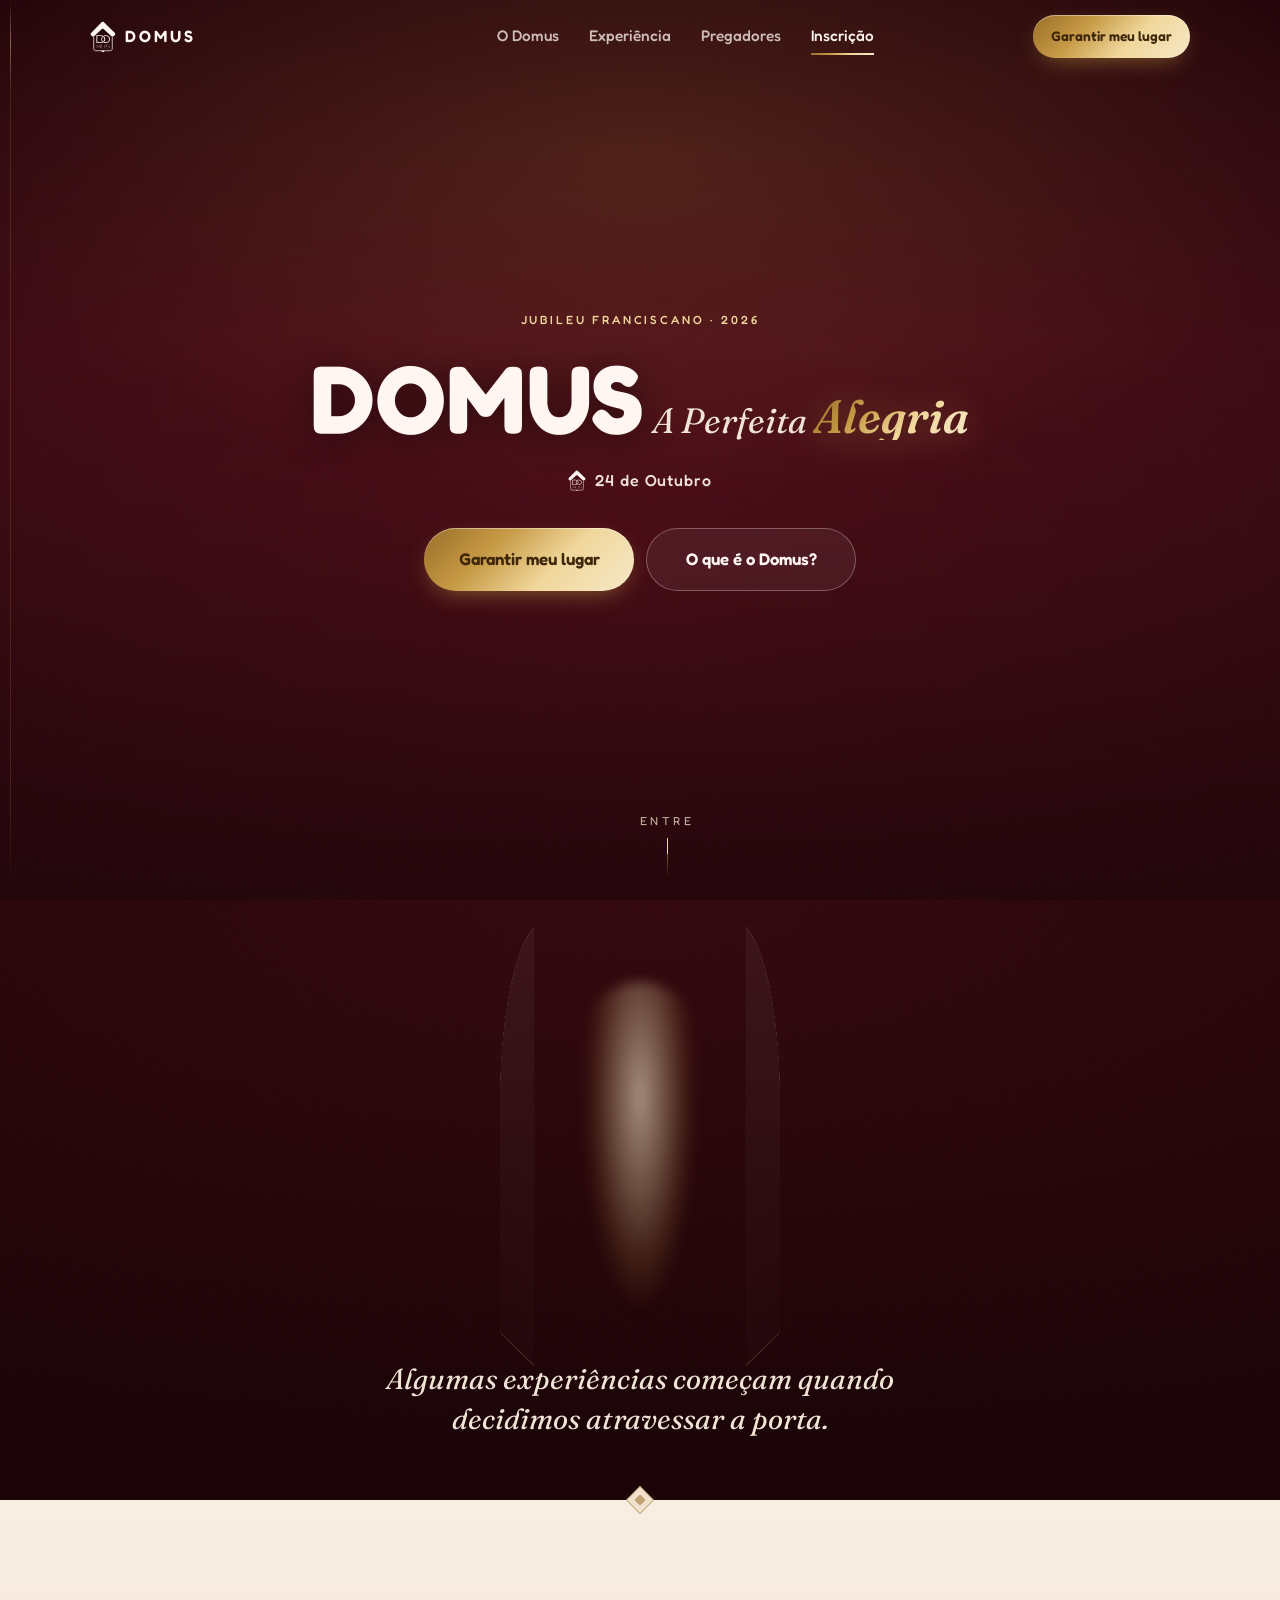
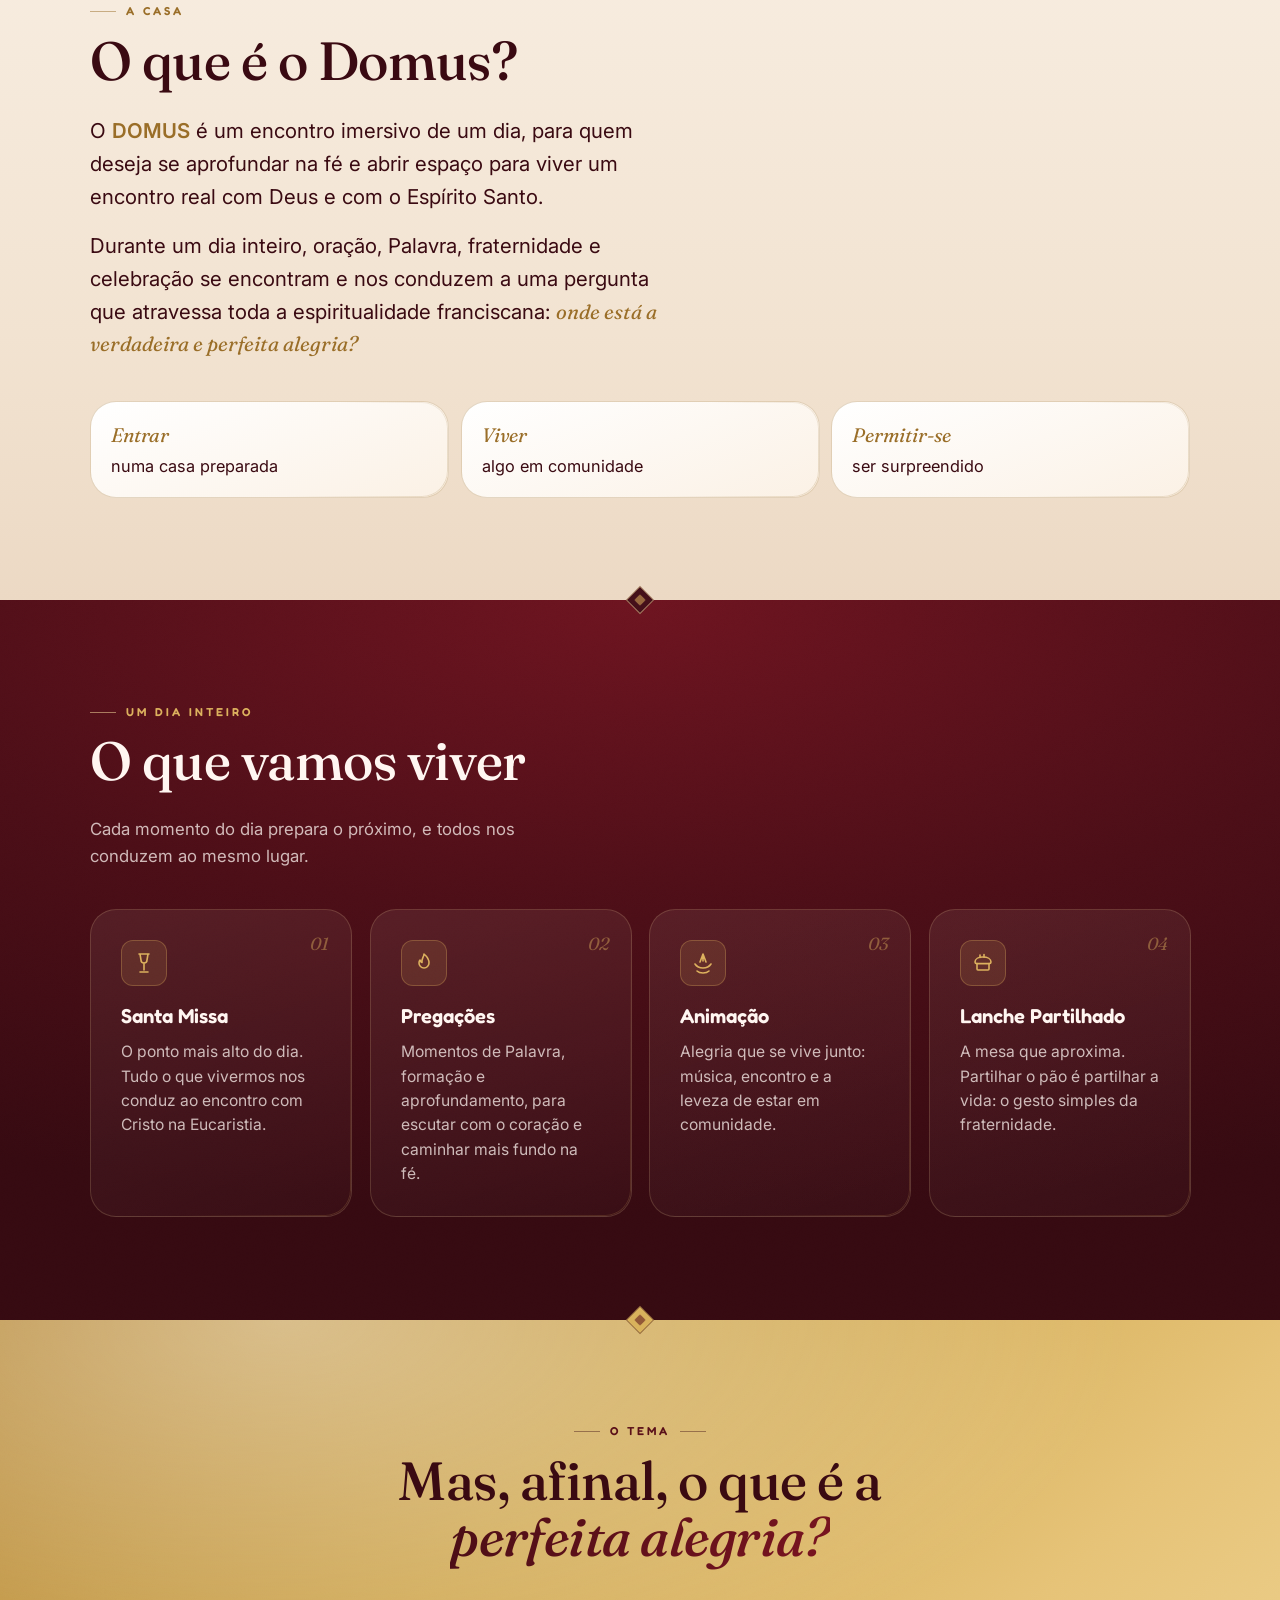
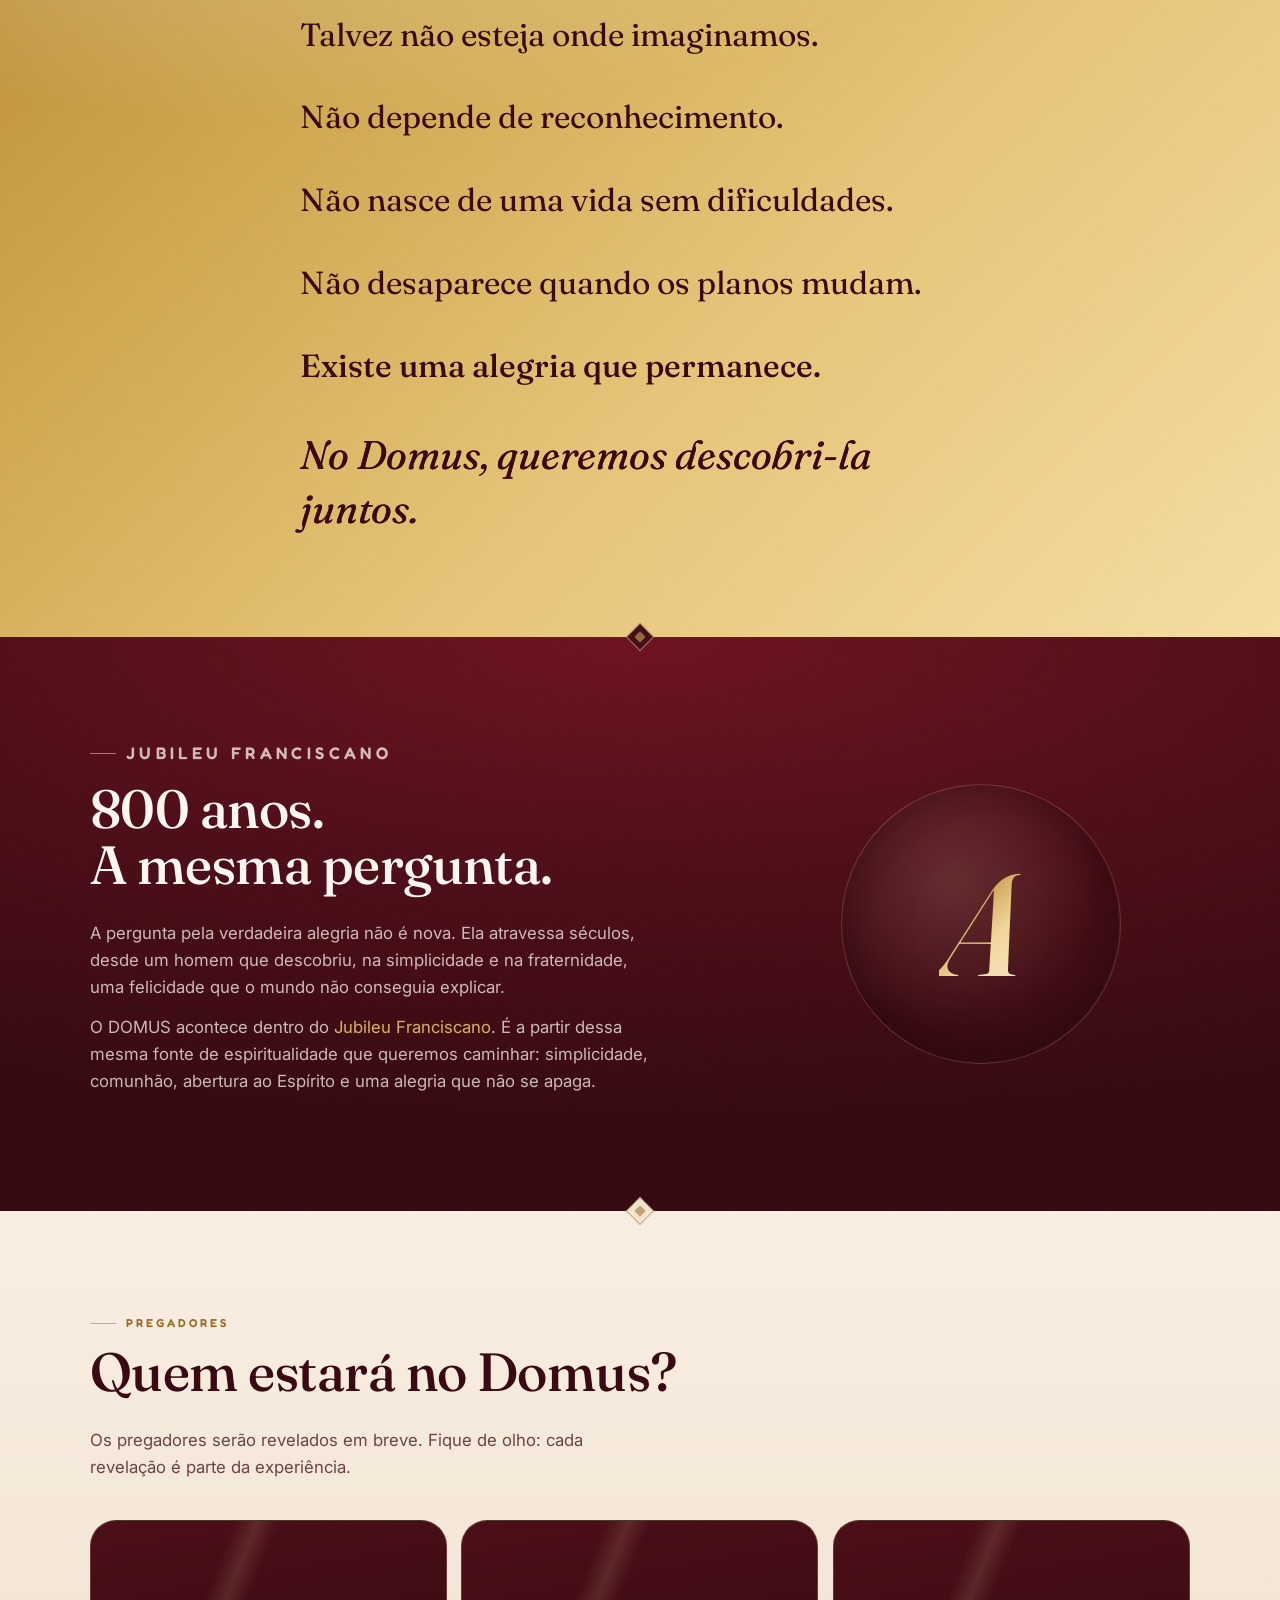
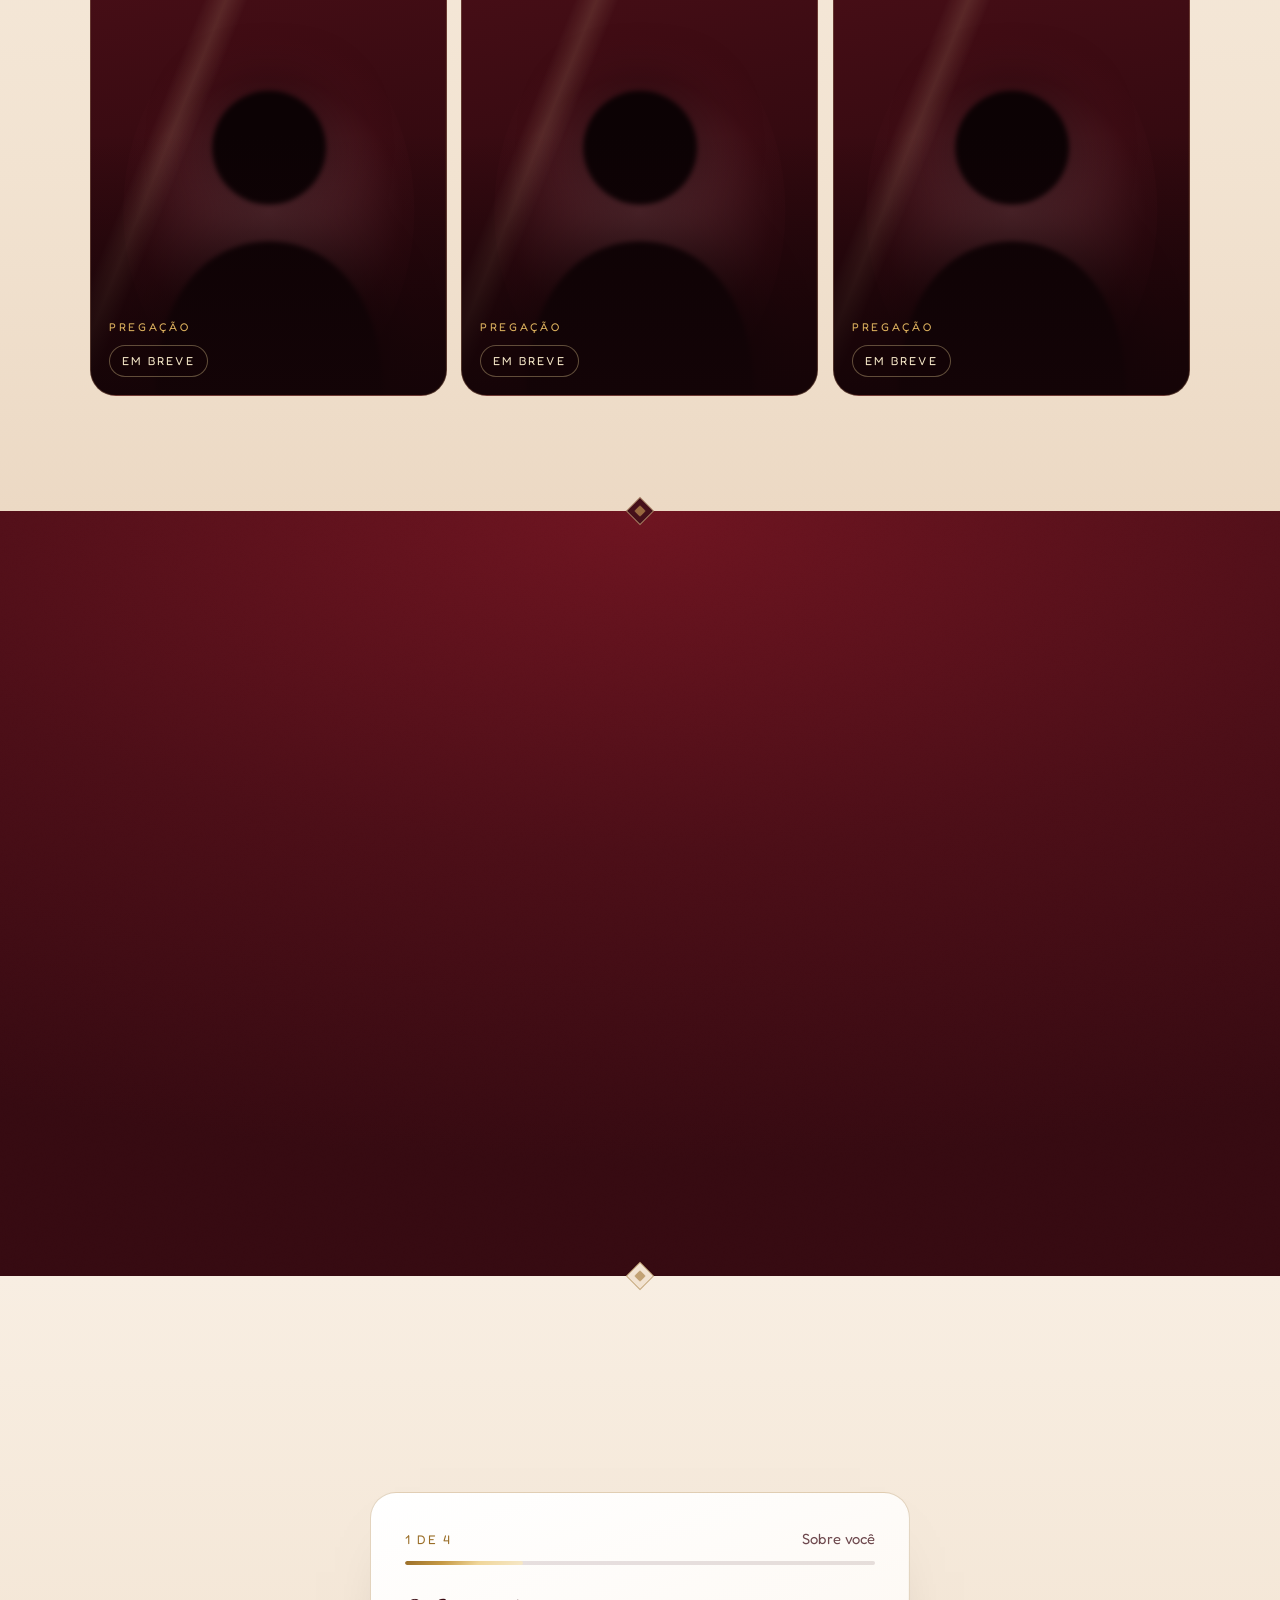
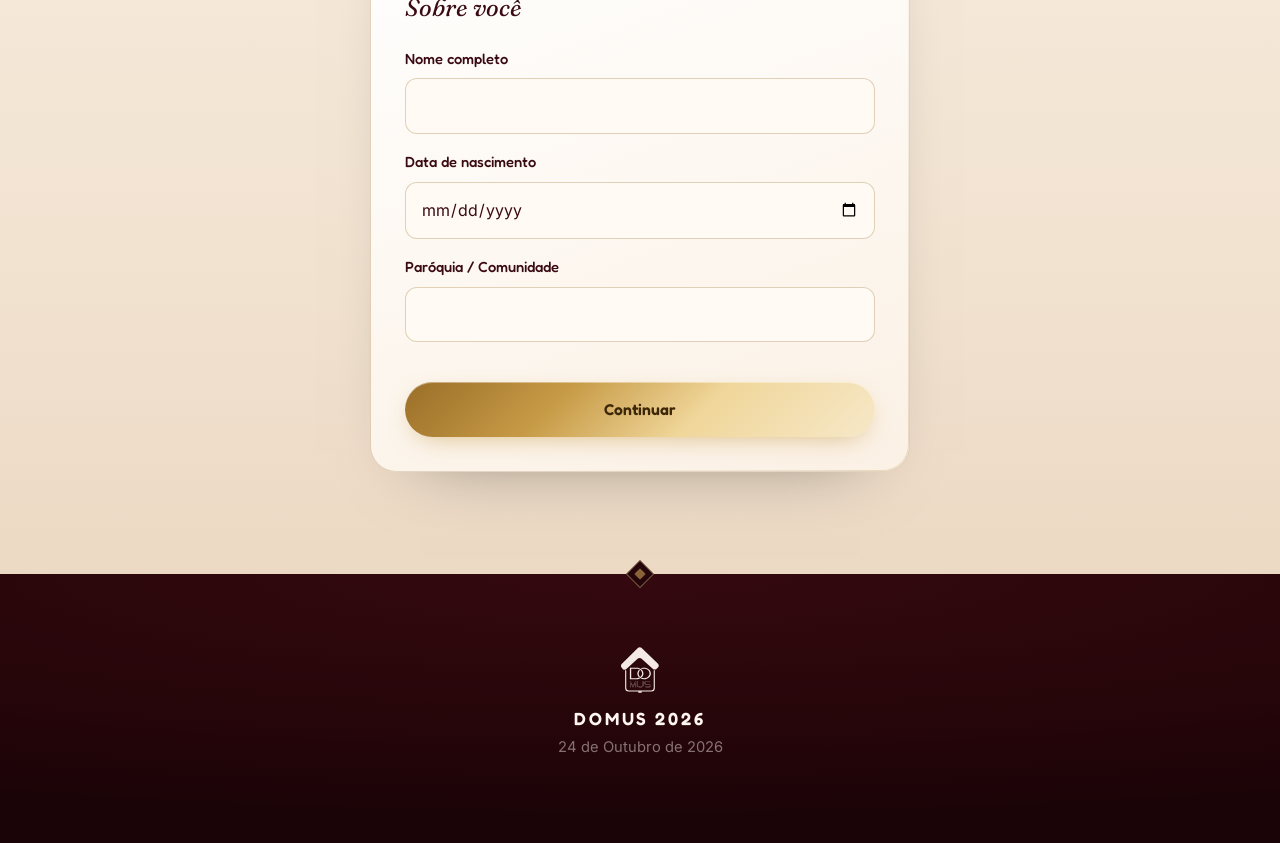
==== commit f7b53b16: "feat: ajustes DOMUS 2026 (hero, carrossel, ritmo, cores, cards, pregadores) - Hero: composição "DOMU" ====
--- a/index.html
+++ b/index.html
@@ -5,12 +5,12 @@
   <meta name="viewport" content="width=device-width, initial-scale=1.0, viewport-fit=cover" />
   <meta name="theme-color" content="#3a0a12" />
 
-  <title>DOMUS 2026 — A Perfeita Alegria</title>
-  <meta name="description" content="DOMUS 2026 — um encontro imersivo de um dia para aprofundar a fé e descobrir, juntos, onde está a verdadeira e perfeita alegria. 24 de outubro de 2026." />
+  <title>DOMUS 2026: A Perfeita Alegria</title>
+  <meta name="description" content="DOMUS 2026: um encontro imersivo de um dia para aprofundar a fé e descobrir, juntos, onde está a verdadeira e perfeita alegria. 24 de outubro de 2026." />
 
   <!-- Open Graph / compartilhamento (WhatsApp, Instagram) -->
   <meta property="og:type" content="website" />
-  <meta property="og:title" content="DOMUS 2026 — A Perfeita Alegria" />
+  <meta property="og:title" content="DOMUS 2026: A Perfeita Alegria" />
   <meta property="og:description" content="Há um lugar preparado nesta casa. Um encontro imersivo de um dia. 24 de outubro de 2026." />
   <meta property="og:image" content="assets/img/og-domus.svg" />
   <meta property="og:locale" content="pt_BR" />
@@ -29,17 +29,13 @@
 <body>
   <a class="skip-link" href="#o-domus">Pular para o conteúdo</a>
 
-  <!-- Camadas de fundo ambiente -->
-  <div class="ambient" aria-hidden="true">
-    <div class="ambient__glow ambient__glow--1"></div>
-    <div class="ambient__glow ambient__glow--2"></div>
-    <div class="ambient__grain"></div>
-  </div>
+  <!-- Fio de luz que atravessa as dobras (continuidade visual) -->
+  <div class="thread" aria-hidden="true"></div>
 
   <!-- ============ HEADER / NAVEGAÇÃO ============ -->
   <header class="site-header" id="siteHeader">
     <div class="site-header__inner">
-      <a class="brand" href="#top" aria-label="DOMUS 2026 — início">
+      <a class="brand" href="#top" aria-label="DOMUS 2026, início">
         <img src="assets/img/logo-domus.svg" alt="" class="brand__mark" width="28" height="33" />
         <span class="brand__word">DOMUS</span>
       </a>
@@ -64,7 +60,6 @@
       <a href="#experiencia">Experiência</a>
       <a href="#perfeita-alegria">A Perfeita Alegria</a>
       <a href="#pregadores">Pregadores</a>
-      <a href="#informacoes">Informações</a>
       <a href="#inscricao" class="nav-mobile__cta btn btn--gold">Garantir meu lugar</a>
     </div>
   </header>
@@ -72,45 +67,42 @@
   <main id="top">
 
     <!-- ============ 1. HERO ============ -->
-    <section class="hero" id="hero" aria-labelledby="hero-title">
-      <div class="hero__frame" aria-hidden="true">
-        <span class="hero__filet hero__filet--top"></span>
-        <span class="hero__filet hero__filet--bottom"></span>
-      </div>
+    <section class="hero t-wine" id="hero" aria-labelledby="hero-title">
+      <!-- Carrossel de fotos (injetado via JS a partir de DOMUS.heroPhotos) -->
+      <div class="hero__media" id="heroMedia" aria-hidden="true"></div>
+      <div class="hero__overlay" aria-hidden="true"></div>
 
       <div class="hero__inner">
-        <p class="hero__kicker reveal" data-anim="fade">Jubileu Franciscano · 2026</p>
-
-        <h1 id="hero-title" class="hero__title">
-          <span class="hero__domus" data-hero="1">DOMUS</span>
-          <span class="hero__sub">
-            <span class="hero__line" data-hero="2">A&nbsp;Perfeita</span>
-            <span class="hero__joy" data-hero="3">Alegria</span>
+        <p class="hero__kicker" data-hero="1">Jubileu Franciscano · 2026</p>
+
+        <h1 id="hero-title" class="hero__title" data-hero="2">
+          <span class="hero__domus">DOMUS</span>
+          <span class="hero__tagline">
+            <span class="hero__a">A&nbsp;Perfeita</span>
+            <span class="hero__joy">Alegria</span>
           </span>
         </h1>
 
-        <p class="hero__date" data-hero="4">
+        <p class="hero__date" data-hero="3">
           <img src="assets/img/logo-domus.svg" alt="" width="18" height="21" aria-hidden="true" />
-          <span data-config="event.dateLabelFull">24 de Outubro de 2026</span>
+          <span>24 de Outubro</span>
         </p>
 
-        <div class="hero__cta" data-hero="5">
-          <a href="#inscricao" class="btn btn--gold btn--lg">
-            <span>Garantir meu lugar</span>
-          </a>
+        <div class="hero__cta" data-hero="4">
+          <a href="#inscricao" class="btn btn--gold btn--lg"><span>Garantir meu lugar</span></a>
           <a href="#o-domus" class="btn btn--ghost btn--lg">O que é o Domus?</a>
         </div>
       </div>
 
       <!-- Indicador de scroll -->
-      <a href="#portal" class="scroll-cue" aria-label="Continuar explorando">
+      <a href="#portal" class="scroll-cue" aria-label="Continuar explorando" data-hero="5">
         <span class="scroll-cue__label">entre</span>
         <span class="scroll-cue__line"></span>
       </a>
     </section>
 
-    <!-- ============ 2. TRANSIÇÃO — ENTRAR NO DOMUS (PORTA) ============ -->
-    <section class="portal" id="portal" aria-label="A porta do Domus">
+    <!-- ============ 2. TRANSIÇÃO: ENTRAR NO DOMUS (PORTA) ============ -->
+    <section class="section section--tight portal t-wine-deep" id="portal" aria-label="A porta do Domus">
       <div class="portal__stage">
         <div class="portal__arch" data-portal>
           <div class="portal__leaf portal__leaf--l"></div>
@@ -124,7 +116,8 @@
     </section>
 
     <!-- ============ 3. O QUE É O DOMUS ============ -->
-    <section class="section what" id="o-domus" aria-labelledby="what-title">
+    <section class="section t-cream" id="o-domus" aria-labelledby="what-title">
+      <span class="seam" aria-hidden="true"></span>
       <div class="wrap">
         <p class="eyebrow reveal" data-anim="fade">A casa</p>
         <h2 class="section__title reveal" data-anim="up" id="what-title">O que é o Domus?</h2>
@@ -137,39 +130,38 @@
           <p class="reveal" data-anim="up">
             Durante um dia inteiro, oração, Palavra, fraternidade e celebração se
             encontram e nos conduzem a uma pergunta que atravessa toda a
-            espiritualidade franciscana:
-            <em>onde está a verdadeira e perfeita alegria?</em>
+            espiritualidade franciscana: <em>onde está a verdadeira e perfeita alegria?</em>
           </p>
         </div>
 
         <ul class="what__pillars">
-          <li class="reveal" data-anim="up"><span>Entrar</span> numa casa preparada</li>
-          <li class="reveal" data-anim="up" data-delay="1"><span>Viver</span> algo em comunidade</li>
-          <li class="reveal" data-anim="up" data-delay="2"><span>Permitir-se</span> ser surpreendido</li>
+          <li class="card reveal" data-anim="up"><span>Entrar</span> numa casa preparada</li>
+          <li class="card reveal" data-anim="up" data-delay="1"><span>Viver</span> algo em comunidade</li>
+          <li class="card reveal" data-anim="up" data-delay="2"><span>Permitir-se</span> ser surpreendido</li>
         </ul>
       </div>
     </section>
 
     <!-- ============ 4. O QUE VAMOS VIVER (EXPERIÊNCIAS) ============ -->
-    <section class="section experience" id="experiencia" aria-labelledby="exp-title">
+    <section class="section t-wine" id="experiencia" aria-labelledby="exp-title">
+      <span class="seam" aria-hidden="true"></span>
       <div class="wrap">
         <p class="eyebrow reveal" data-anim="fade">Um dia inteiro</p>
         <h2 class="section__title reveal" data-anim="up" id="exp-title">O que vamos viver</h2>
         <p class="section__intro reveal" data-anim="up">
-          Cada momento do dia prepara o próximo — e todos nos conduzem ao mesmo lugar.
+          Cada momento do dia prepara o próximo, e todos nos conduzem ao mesmo lugar.
         </p>
-        <div class="exp-grid" id="expGrid" role="list">
-          <!-- injetado via JS a partir de DOMUS.experiences -->
-        </div>
+        <div class="exp-grid" id="expGrid" role="list"><!-- injetado via JS --></div>
       </div>
     </section>
 
     <!-- ============ 5. A PERFEITA ALEGRIA (SCROLL STORYTELLING) ============ -->
-    <section class="section joy" id="perfeita-alegria" aria-labelledby="joy-title">
+    <section class="section t-gold" id="perfeita-alegria" aria-labelledby="joy-title">
+      <span class="seam" aria-hidden="true"></span>
       <div class="wrap wrap--narrow">
         <p class="eyebrow eyebrow--center reveal" data-anim="fade">O tema</p>
         <h2 class="section__title section__title--center reveal" data-anim="up" id="joy-title">
-          Mas, afinal, o que é a<br /><span class="gold-text">perfeita alegria?</span>
+          Mas, afinal, o que é a<br /><span class="accent-text">perfeita alegria?</span>
         </h2>
 
         <div class="joy__scroll">
@@ -184,7 +176,8 @@
     </section>
 
     <!-- ============ 6. CONTEXTO FRANCISCANO ============ -->
-    <section class="section franciscan" id="franciscano" aria-labelledby="fr-title">
+    <section class="section t-wine" id="franciscano" aria-labelledby="fr-title">
+      <span class="seam" aria-hidden="true"></span>
       <div class="wrap">
         <div class="franciscan__grid">
           <div class="franciscan__text">
@@ -198,68 +191,59 @@
               felicidade que o mundo não conseguia explicar.
             </p>
             <p class="reveal" data-anim="up">
-              O DOMUS acontece dentro do <span data-config="franciscan.jubilee">Jubileu Franciscano</span> —
-              e é a partir dessa mesma fonte de espiritualidade que queremos caminhar:
+              O DOMUS acontece dentro do <span data-config="franciscan.jubilee">Jubileu Franciscano</span>.
+              É a partir dessa mesma fonte de espiritualidade que queremos caminhar:
               simplicidade, comunhão, abertura ao Espírito e uma alegria que não se apaga.
             </p>
           </div>
           <div class="franciscan__mark reveal" data-anim="scale" aria-hidden="true">
-            <div class="franciscan__manuscript">
+            <div class="franciscan__manuscript card">
               <span class="franciscan__initial">A</span>
-              <span class="franciscan__lines"></span>
             </div>
           </div>
         </div>
       </div>
     </section>
 
-    <!-- ============ 7. LINE-UP / PREGADORES ============ -->
-    <section class="section speakers" id="pregadores" aria-labelledby="sp-title">
+    <!-- ============ 7. QUEM ESTARÁ NO DOMUS (PREGADORES) ============ -->
+    <section class="section t-cream" id="pregadores" aria-labelledby="sp-title">
+      <span class="seam" aria-hidden="true"></span>
       <div class="wrap">
-        <p class="eyebrow reveal" data-anim="fade">Vozes do Domus</p>
-        <h2 class="section__title reveal" data-anim="up" id="sp-title">Quem vai estar nesta casa?</h2>
+        <p class="eyebrow reveal" data-anim="fade">Pregadores</p>
+        <h2 class="section__title reveal" data-anim="up" id="sp-title">Quem estará no Domus?</h2>
         <p class="section__intro reveal" data-anim="up">
-          Os pregadores serão revelados em breve. Fique de olho — cada revelação é parte da experiência.
+          Os pregadores serão revelados em breve. Fique de olho: cada revelação é parte da experiência.
         </p>
-        <div class="speakers__track" id="speakersTrack" role="list">
-          <!-- injetado via JS a partir de DOMUS.speakers -->
-        </div>
-      </div>
-    </section>
-
-    <!-- ============ 8. INFORMAÇÕES ============ -->
-    <section class="section info" id="informacoes" aria-labelledby="info-title">
-      <div class="wrap">
-        <p class="eyebrow reveal" data-anim="fade">Informações</p>
-        <h2 class="section__title reveal" data-anim="up" id="info-title">O essencial</h2>
-        <dl class="info-grid" id="infoGrid">
-          <!-- injetado via JS a partir de DOMUS.event -->
-        </dl>
-      </div>
-    </section>
-
-    <!-- ============ 9. LOTE / PRÉ-VENDA ============ -->
-    <section class="section batch" id="lote" aria-labelledby="batch-title">
+        <div class="speakers__track" id="speakersTrack" role="list"><!-- injetado via JS --></div>
+      </div>
+    </section>
+
+    <!-- ============ 8. LOTE / PRÉ-VENDA ============ -->
+    <section class="section t-wine" id="lote" aria-labelledby="batch-title">
+      <span class="seam" aria-hidden="true"></span>
       <div class="wrap wrap--narrow">
         <p class="eyebrow eyebrow--center reveal" data-anim="fade">Sua vaga</p>
         <h2 class="section__title section__title--center reveal" data-anim="up" id="batch-title">
           Há um lugar preparado
         </h2>
-        <div class="batch__card reveal" data-anim="scale" id="batchCard">
-          <!-- injetado via JS a partir do lote público atual -->
-        </div>
-      </div>
-    </section>
-
-    <!-- ============ 10. FORMULÁRIO DE INSCRIÇÃO ============ -->
-    <section class="section register" id="inscricao" aria-labelledby="reg-title">
+        <div class="batch__card card reveal" data-anim="scale" id="batchCard"><!-- injetado via JS --></div>
+        <p class="batch__when reveal" data-anim="fade">
+          <img src="assets/img/logo-domus.svg" alt="" width="15" height="18" aria-hidden="true" />
+          24 de Outubro de 2026
+        </p>
+      </div>
+    </section>
+
+    <!-- ============ 9. FORMULÁRIO DE INSCRIÇÃO ============ -->
+    <section class="section t-cream" id="inscricao" aria-labelledby="reg-title">
+      <span class="seam" aria-hidden="true"></span>
       <div class="wrap wrap--form">
         <p class="eyebrow eyebrow--center reveal" data-anim="fade">Inscrição</p>
         <h2 class="section__title section__title--center reveal" data-anim="up" id="reg-title">
           Reserve seu lugar
         </h2>
 
-        <div class="form-shell reveal" data-anim="up">
+        <div class="form-shell card reveal" data-anim="up">
           <!-- Progresso -->
           <div class="form-progress" aria-hidden="true">
             <div class="form-progress__meta">
@@ -383,16 +367,15 @@
   </main>
 
   <!-- ============ FOOTER ============ -->
-  <footer class="site-footer">
+  <footer class="site-footer t-wine-deep">
+    <span class="seam" aria-hidden="true"></span>
     <div class="wrap">
       <div class="site-footer__brand">
         <img src="assets/img/logo-domus.svg" alt="DOMUS 2026" width="40" height="47" />
         <p class="site-footer__word">DOMUS 2026</p>
         <p class="site-footer__date" data-config="event.dateLabelFull">24 de Outubro de 2026</p>
       </div>
-      <nav class="site-footer__links" id="footerLinks" aria-label="Links">
-        <!-- links injetados via JS conforme configurados -->
-      </nav>
+      <nav class="site-footer__links" id="footerLinks" aria-label="Links"><!-- injetado via JS --></nav>
       <p class="site-footer__org" id="footerOrg"></p>
     </div>
   </footer>
@@ -402,12 +385,12 @@
     Garantir meu lugar
   </a>
 
-  <!-- MODAL — TERMO DE IMAGEM -->
+  <!-- MODAL: TERMO DE IMAGEM -->
   <div class="modal" id="consentModal" hidden>
     <div class="modal__backdrop" data-close></div>
     <div class="modal__panel" role="dialog" aria-modal="true" aria-labelledby="consentModalTitle">
       <button class="modal__close" data-close aria-label="Fechar">&times;</button>
-      <h3 id="consentModalTitle">Autorização de uso de imagem — DOMUS 2026</h3>
+      <h3 id="consentModalTitle">Autorização de uso de imagem do DOMUS 2026</h3>
       <div class="modal__body" id="consentFull"><!-- injetado via JS --></div>
     </div>
   </div>
--- a/assets/css/styles.css
+++ b/assets/css/styles.css
@@ -1,47 +1,63 @@
 /* =============================================================
    DOMUS 2026 — A Perfeita Alegria
-   Estilo mobile-first. Identidade: vinho profundo + creme + dourado.
+   Mobile-first. Alternância de dobras (vinho / creme / dourado)
+   com tokens por seção. Identidade: vinho + creme + dourado.
    ============================================================= */
 
-/* ---------- TOKENS ---------- */
+/* ---------- PALETA BASE (hex fixos) ---------- */
 :root {
-  /* Vinho (do convite: gradiente radial rubi → bordô quase preto) */
   --wine-core:   #7d1a24;
   --wine:        #5a1019;
   --wine-deep:   #3a0a12;
   --wine-edge:   #240509;
-  --wine-line:   #6c2029;
-
-  /* Creme / marfim (logo oficial #FFF6F1) */
+
   --cream:       #fff6f1;
   --ivory:       #f0e4d6;
   --ivory-dim:   #cdb9a6;
-  --ivory-soft:  rgba(255, 246, 241, .72);
-
-  /* Dourado champanhe (acentos: luz, jubileu, celebração) */
+
   --gold-deep:   #9a6e28;
   --gold:        #c69a45;
   --gold-mid:    #dcb15e;
   --gold-light:  #f0d69a;
   --champagne:   #f6e8c8;
   --gold-grad:   linear-gradient(135deg, #9a6e28 0%, #c69a45 32%, #f0d69a 62%, #f6e8c8 100%);
-  --gold-sheen:  linear-gradient(100deg, transparent 0%, rgba(246,232,200,.85) 48%, transparent 96%);
+
+  --parchment:   #f6ebdd;
+  --parchment-2: #efe0cd;
 
   /* UI */
-  --radius:      18px;
-  --radius-lg:   28px;
+  --radius:      16px;
+  --radius-lg:   26px;
   --radius-pill: 999px;
   --maxw:        1180px;
   --gutter:      clamp(20px, 6vw, 40px);
+  --section-pad: clamp(48px, 9vw, 96px);
   --ease:        cubic-bezier(.22, 1, .36, 1);
   --ease-soft:   cubic-bezier(.4, 0, .2, 1);
 
-  /* Fontes */
   --f-display: "Fraunces", Georgia, "Times New Roman", serif;
   --f-round:   "Fredoka", system-ui, sans-serif;
   --f-body:    "Inter", system-ui, -apple-system, sans-serif;
 
   --header-h: 60px;
+
+  /* ===== TOKENS DE TEMA (default = VINHO) ===== */
+  --bg: radial-gradient(120% 85% at 50% 0%, #6e1420 0%, #4c0e17 52%, #360a11 100%);
+  --fg:        var(--cream);
+  --fg-soft:   rgba(255, 246, 241, .74);
+  --fg-dim:    rgba(255, 246, 241, .5);
+  --accent:    var(--gold-mid);
+  --accent-grad: var(--gold-grad);
+  --eyebrow:   var(--gold-mid);
+  --line:      rgba(240, 214, 154, .55);
+  --seam-bg:   #45101a;
+  --card-bg:   linear-gradient(160deg, rgba(255,246,241,.07), rgba(255,246,241,.02));
+  --card-border: rgba(240, 214, 154, .18);
+  --card-fg:   var(--cream);
+  --card-fg-soft: rgba(255, 246, 241, .74);
+  --sheen:     rgba(246, 232, 200, .28);
+  --field-bg:  rgba(20, 4, 7, .5);
+  --field-border: rgba(240, 214, 154, .22);
 }
 
 /* ---------- RESET ---------- */
@@ -68,12 +84,7 @@
 input, textarea, select { font: inherit; }
 
 ::selection { background: var(--gold); color: var(--wine-deep); }
-
-:focus-visible {
-  outline: 2px solid var(--gold-light);
-  outline-offset: 3px;
-  border-radius: 4px;
-}
+:focus-visible { outline: 2px solid var(--gold); outline-offset: 3px; border-radius: 4px; }
 
 .skip-link {
   position: fixed; left: 12px; top: -60px; z-index: 200;
@@ -83,44 +94,115 @@
 }
 .skip-link:focus { top: 12px; }
 
-/* ---------- FUNDO AMBIENTE ---------- */
-.ambient { position: fixed; inset: 0; z-index: -1; overflow: hidden;
-  background:
-    radial-gradient(120% 90% at 50% 12%, var(--wine-core) 0%, var(--wine) 34%, var(--wine-deep) 66%, var(--wine-edge) 100%);
-}
-.ambient__glow { position: absolute; border-radius: 50%; filter: blur(70px); opacity: .5; }
-.ambient__glow--1 { width: 60vw; height: 60vw; top: -10vw; left: 50%; transform: translateX(-50%);
-  background: radial-gradient(circle, rgba(198,154,69,.28), transparent 68%); }
-.ambient__glow--2 { width: 70vw; height: 70vw; bottom: -20vw; right: -15vw;
-  background: radial-gradient(circle, rgba(125,26,36,.5), transparent 66%); }
-.ambient__grain { position: absolute; inset: 0; opacity: .05; mix-blend-mode: overlay;
-  background-image: url("data:image/svg+xml,%3Csvg xmlns='http://www.w3.org/2000/svg' width='140' height='140'%3E%3Cfilter id='n'%3E%3CfeTurbulence type='fractalNoise' baseFrequency='.85' numOctaves='2'/%3E%3C/filter%3E%3Crect width='100%25' height='100%25' filter='url(%23n)'/%3E%3C/svg%3E"); }
+/* ---------- FIO DE LUZ (continuidade entre dobras) ---------- */
+.thread {
+  position: fixed; top: 0; bottom: 0; left: max(10px, env(safe-area-inset-left));
+  width: 1px; z-index: 3; pointer-events: none;
+  background: linear-gradient(180deg, transparent, rgba(198,154,69,.35) 12%, rgba(198,154,69,.35) 88%, transparent);
+  opacity: .5; overflow: hidden;
+}
+.thread::after {
+  content: ""; position: absolute; left: -1px; width: 3px; height: 90px; border-radius: 3px;
+  background: linear-gradient(180deg, transparent, var(--gold-light), transparent);
+  filter: blur(1px); animation: threadLight 9s var(--ease-soft) infinite;
+}
+@keyframes threadLight { 0% { top: -12%; } 100% { top: 108%; } }
 
 /* ---------- LAYOUT ---------- */
-.wrap { width: 100%; max-width: var(--maxw); margin-inline: auto; padding-inline: var(--gutter); }
+.wrap { width: 100%; max-width: var(--maxw); margin-inline: auto; padding-inline: var(--gutter); position: relative; z-index: 2; }
 .wrap--narrow { max-width: 760px; }
 .wrap--form { max-width: 620px; }
 
-.section { padding-block: clamp(64px, 14vw, 130px); position: relative; }
-
+.section { padding-block: var(--section-pad); position: relative; background: var(--bg); color: var(--fg); isolation: isolate; }
+.section--tight { padding-block: clamp(30px, 6vw, 60px); }
+
+/* textura sutil sobre cada dobra (evita cor chapada, principalmente no dourado) */
+.section::before, .hero::before {
+  content: ""; position: absolute; inset: 0; z-index: 0; pointer-events: none; opacity: .5;
+  background-image: url("data:image/svg+xml,%3Csvg xmlns='http://www.w3.org/2000/svg' width='160' height='160'%3E%3Cfilter id='n'%3E%3CfeTurbulence type='fractalNoise' baseFrequency='.9' numOctaves='2'/%3E%3C/filter%3E%3Crect width='100%25' height='100%25' filter='url(%23n)' opacity='.05'/%3E%3C/svg%3E");
+  mix-blend-mode: overlay;
+}
+
+/* ===== TEMAS DE DOBRA ===== */
+.t-wine { /* usa os tokens default */ }
+
+.t-wine-deep {
+  --bg: radial-gradient(120% 90% at 50% 0%, #34090f, #240509 70%, #1b0407 100%);
+  --fg: var(--cream); --fg-soft: rgba(255,246,241,.7); --fg-dim: rgba(255,246,241,.45);
+  --accent: var(--gold-mid); --eyebrow: var(--gold-mid); --line: rgba(240,214,154,.4);
+  --seam-bg: #240509;
+}
+
+.t-cream {
+  --bg: linear-gradient(180deg, #f8eee2 0%, #f2e3d1 62%, #ecd9c4 100%);
+  --fg: var(--wine-deep);
+  --fg-soft: rgba(58,10,18,.74);
+  --fg-dim: rgba(58,10,18,.5);
+  --accent: var(--gold-deep);
+  --accent-grad: linear-gradient(120deg, #7a1420, #9a6e28 70%);
+  --eyebrow: var(--gold-deep);
+  --line: rgba(154,110,40,.5);
+  --seam-bg: #f2e3d1;
+  --card-bg: linear-gradient(160deg, #ffffff, #fbf1e5);
+  --card-border: rgba(154,110,40,.28);
+  --card-fg: var(--wine-deep);
+  --card-fg-soft: rgba(58,10,18,.72);
+  --sheen: rgba(255,255,255,.6);
+  --field-bg: #fffaf4;
+  --field-border: rgba(154,110,40,.3);
+}
+
+.t-gold {
+  --bg:
+    radial-gradient(120% 80% at 22% 0%, rgba(255,255,255,.4), transparent 55%),
+    linear-gradient(135deg, #b5842f 0%, #d0a851 32%, #e6c377 60%, #f4dda2 100%);
+  --fg: var(--wine-deep);
+  --fg-soft: rgba(58,10,18,.82);
+  --fg-dim: rgba(58,10,18,.62);
+  --accent: var(--wine);
+  --accent-grad: linear-gradient(120deg, #4a0e16, #7a1420);
+  --eyebrow: var(--wine);
+  --line: rgba(58,10,18,.42);
+  --seam-bg: #d8b25c;
+  --card-bg: linear-gradient(160deg, rgba(255,251,244,.55), rgba(255,246,235,.28));
+  --card-border: rgba(58,10,18,.24);
+  --card-fg: var(--wine-deep);
+  --card-fg-soft: rgba(58,10,18,.78);
+  --sheen: rgba(255,255,255,.7);
+  --field-bg: rgba(255,251,244,.7);
+  --field-border: rgba(58,10,18,.3);
+}
+
+/* ---------- COSTURA ENTRE DOBRAS (nó da identidade) ---------- */
+.seam {
+  position: absolute; top: -10px; left: 50%; z-index: 6;
+  width: 20px; height: 20px; transform: translateX(-50%) rotate(45deg);
+  background: var(--seam-bg); border: 1px solid var(--line);
+}
+.seam::after {
+  content: ""; position: absolute; inset: 5px; border-radius: 1px;
+  background: var(--accent); opacity: .55;
+}
+
+/* ---------- TÍTULOS ---------- */
 .eyebrow {
   font-family: var(--f-round); font-weight: 600; font-size: .72rem;
-  letter-spacing: .28em; text-transform: uppercase; color: var(--gold-mid);
-  margin-bottom: 14px; display: flex; align-items: center; gap: 10px;
-}
-.eyebrow::before { content: ""; width: 26px; height: 1px; background: var(--gold); opacity: .7; }
+  letter-spacing: .26em; text-transform: uppercase; color: var(--eyebrow);
+  margin-bottom: 12px; display: flex; align-items: center; gap: 10px;
+}
+.eyebrow::before { content: ""; width: 26px; height: 1px; background: var(--line); }
 .eyebrow--center { justify-content: center; }
-.eyebrow--center::after { content: ""; width: 26px; height: 1px; background: var(--gold); opacity: .7; }
+.eyebrow--center::after { content: ""; width: 26px; height: 1px; background: var(--line); }
 
 .section__title {
   font-family: var(--f-display); font-weight: 500;
-  font-size: clamp(2rem, 8.5vw, 3.6rem); line-height: 1.05;
-  letter-spacing: -.01em; color: var(--cream);
-  margin-bottom: clamp(20px, 5vw, 32px); max-width: 16ch;
+  font-size: clamp(2rem, 8vw, 3.5rem); line-height: 1.05;
+  letter-spacing: -.01em; color: var(--fg); text-wrap: balance;
+  margin-bottom: clamp(16px, 4vw, 26px); max-width: 18ch;
 }
 .section__title--center { text-align: center; margin-inline: auto; max-width: 20ch; }
-.section__intro { color: var(--ivory-soft); font-size: 1.05rem; max-width: 46ch; margin-bottom: clamp(28px, 6vw, 44px); }
-.gold-text { background: var(--gold-grad); -webkit-background-clip: text; background-clip: text; color: transparent; font-style: italic; }
+.section__intro { color: var(--fg-soft); font-size: 1.05rem; max-width: 46ch; margin-bottom: clamp(24px, 5vw, 40px); }
+.accent-text { background: var(--accent-grad); -webkit-background-clip: text; background-clip: text; color: transparent; font-style: italic; }
 
 /* ---------- BOTÕES ---------- */
 .btn {
@@ -128,9 +210,8 @@
   position: relative; display: inline-flex; align-items: center; justify-content: center;
   gap: 8px; padding: var(--_pad); border-radius: var(--radius-pill);
   font-family: var(--f-round); font-weight: 600; font-size: .98rem;
-  letter-spacing: .01em; min-height: 50px; overflow: hidden;
+  min-height: 50px; overflow: hidden;
   transition: transform .3s var(--ease), box-shadow .3s var(--ease), background .3s var(--ease);
-  will-change: transform;
 }
 .btn--sm { --_pad: 10px 18px; min-height: 42px; font-size: .86rem; }
 .btn--lg { --_pad: 17px 30px; min-height: 56px; font-size: 1.05rem; }
@@ -139,8 +220,9 @@
   background: var(--gold-grad); color: #3d2708;
   box-shadow: 0 8px 26px -10px rgba(198,154,69,.7), inset 0 1px 0 rgba(255,255,255,.4);
 }
-.btn--gold::after { /* luz que percorre o CTA */
-  content: ""; position: absolute; inset: 0; background: var(--gold-sheen);
+.btn--gold::after {
+  content: ""; position: absolute; inset: 0;
+  background: linear-gradient(100deg, transparent 0%, rgba(255,255,255,.75) 48%, transparent 96%);
   transform: translateX(-130%); transition: transform .8s var(--ease);
 }
 .btn--gold:hover::after { transform: translateX(130%); }
@@ -148,26 +230,55 @@
 .btn--gold:active { transform: translateY(0) scale(.98); }
 
 .btn--ghost {
-  background: rgba(255,246,241,.05); color: var(--cream);
-  border: 1px solid rgba(255,246,241,.28); backdrop-filter: blur(4px);
-}
-.btn--ghost:hover { background: rgba(255,246,241,.1); border-color: var(--gold); transform: translateY(-2px); }
+  background: color-mix(in srgb, var(--fg) 6%, transparent); color: var(--fg);
+  border: 1px solid color-mix(in srgb, var(--fg) 30%, transparent); backdrop-filter: blur(4px);
+}
+.btn--ghost:hover { border-color: var(--accent); transform: translateY(-2px); }
 .btn--ghost:active { transform: translateY(0) scale(.98); }
 .btn[disabled] { opacity: .5; pointer-events: none; }
 
 .link-btn {
-  color: var(--gold-light); font-weight: 500; text-decoration: underline;
-  text-underline-offset: 3px; text-decoration-color: rgba(240,214,154,.5);
+  color: var(--accent); font-weight: 600; font-family: var(--f-round); text-decoration: underline;
+  text-underline-offset: 3px; text-decoration-color: color-mix(in srgb, var(--accent) 50%, transparent);
   transition: text-decoration-color .2s;
 }
-.link-btn:hover { text-decoration-color: var(--gold-light); }
+.link-btn:hover { text-decoration-color: var(--accent); }
+
+/* ---------- SISTEMA DE CARDS (animação de degradê) ---------- */
+.card {
+  position: relative; background: var(--card-bg); color: var(--card-fg);
+  border: 1px solid var(--card-border); border-radius: var(--radius-lg); overflow: hidden;
+  transition: transform .4s var(--ease), border-color .4s var(--ease), box-shadow .4s var(--ease);
+}
+/* borda com degradê em movimento */
+.card::before {
+  content: ""; position: absolute; inset: 0; border-radius: inherit; padding: 1px; z-index: 1;
+  background: linear-gradient(120deg, transparent 20%, var(--accent) 50%, transparent 80%);
+  background-size: 300% 300%;
+  -webkit-mask: linear-gradient(#000 0 0) content-box, linear-gradient(#000 0 0);
+  -webkit-mask-composite: xor; mask-composite: exclude;
+  opacity: .3; animation: cardBorder 8s linear infinite;
+}
+/* reflexo luminoso que atravessa o card */
+.card::after {
+  content: ""; position: absolute; top: 0; left: 0; width: 55%; height: 100%; z-index: 1;
+  background: linear-gradient(100deg, transparent, var(--sheen), transparent);
+  transform: translateX(-190%) skewX(-12deg); opacity: 0; pointer-events: none;
+}
+.card.is-in::before { opacity: .45; }              /* mais intenso ao entrar na viewport */
+.card.is-in::after  { animation: cardSheen 1.7s var(--ease) .25s 1; }
+.card:hover { transform: translateY(-3px); border-color: color-mix(in srgb, var(--accent) 55%, var(--card-border)); box-shadow: 0 22px 44px -26px rgba(0,0,0,.55); }
+.card:hover::before { opacity: .6; }
+.card:hover::after  { animation: cardSheen 1.2s var(--ease) 1; }
+.card > * { position: relative; z-index: 2; }
+@keyframes cardBorder { 0% { background-position: 0% 50%; } 100% { background-position: 300% 50%; } }
+@keyframes cardSheen { 0% { transform: translateX(-190%) skewX(-12deg); opacity: 0; } 22% { opacity: 1; } 100% { transform: translateX(230%) skewX(-12deg); opacity: 0; } }
 
 /* ---------- HEADER ---------- */
 .site-header {
   position: fixed; inset: 0 0 auto 0; z-index: 100; height: var(--header-h);
-  display: flex; align-items: center;
+  display: flex; align-items: center; border-bottom: 1px solid transparent;
   transition: background .4s var(--ease), backdrop-filter .4s var(--ease), border-color .4s var(--ease);
-  border-bottom: 1px solid transparent;
 }
 .site-header.is-scrolled {
   background: rgba(36,5,9,.72); backdrop-filter: blur(14px) saturate(1.2);
@@ -175,21 +286,15 @@
 }
 .site-header__inner { width: 100%; max-width: var(--maxw); margin-inline: auto;
   padding-inline: var(--gutter); display: flex; align-items: center; gap: 16px; }
-
 .brand { display: flex; align-items: center; gap: 9px; margin-right: auto; }
 .brand__mark { width: 26px; height: auto; filter: drop-shadow(0 2px 6px rgba(0,0,0,.4)); }
-.brand__word { font-family: var(--f-round); font-weight: 600; letter-spacing: .18em; font-size: 1.02rem; }
-
+.brand__word { font-family: var(--f-round); font-weight: 600; letter-spacing: .18em; font-size: 1.02rem; color: var(--cream); }
 .nav-desktop { display: none; }
 .nav-cta { display: none; }
-
-.nav-toggle { width: 44px; height: 44px; display: flex; flex-direction: column;
-  justify-content: center; align-items: center; gap: 5px; }
-.nav-toggle span { width: 22px; height: 2px; background: var(--cream); border-radius: 2px;
-  transition: transform .3s var(--ease), opacity .3s var(--ease); }
+.nav-toggle { width: 44px; height: 44px; display: flex; flex-direction: column; justify-content: center; align-items: center; gap: 5px; }
+.nav-toggle span { width: 22px; height: 2px; background: var(--cream); border-radius: 2px; transition: transform .3s var(--ease); }
 .nav-toggle[aria-expanded="true"] span:nth-child(1) { transform: translateY(3.5px) rotate(45deg); }
 .nav-toggle[aria-expanded="true"] span:nth-child(2) { transform: translateY(-3.5px) rotate(-45deg); }
-
 .nav-mobile {
   position: fixed; inset: var(--header-h) 0 auto 0; z-index: 99;
   background: rgba(28,5,8,.96); backdrop-filter: blur(16px);
@@ -198,340 +303,266 @@
   animation: navDrop .3s var(--ease);
 }
 @keyframes navDrop { from { opacity: 0; transform: translateY(-12px); } to { opacity: 1; transform: none; } }
-.nav-mobile a { padding: 13px 4px; font-family: var(--f-round); font-weight: 500; font-size: 1.08rem;
-  border-bottom: 1px solid rgba(255,246,241,.07); }
+.nav-mobile a { padding: 13px 4px; font-family: var(--f-round); font-weight: 500; font-size: 1.08rem; color: var(--cream); border-bottom: 1px solid rgba(255,246,241,.07); }
 .nav-mobile a:last-child { border: none; }
-.nav-mobile__cta { margin-top: 12px; text-align: center; justify-content: center; }
+.nav-mobile__cta { margin-top: 12px; text-align: center; justify-content: center; color: #3d2708; }
 
 /* ---------- HERO ---------- */
 .hero {
-  min-height: 100svh; min-height: 100vh;
+  min-height: 100svh; min-height: 100vh; position: relative; overflow: hidden;
   display: flex; flex-direction: column; justify-content: center; align-items: center;
-  text-align: center; padding: calc(var(--header-h) + 24px) var(--gutter) 90px;
-  position: relative;
-}
-.hero__frame { position: absolute; inset: 16px; pointer-events: none; }
-.hero__filet { position: absolute; left: 50%; transform: translateX(-50%);
-  width: min(88%, 900px); height: 1px; background: linear-gradient(90deg, transparent, var(--gold), transparent); opacity: .35; }
-.hero__filet--top { top: calc(var(--header-h) + 6px); }
-.hero__filet--bottom { bottom: 26px; }
-
-.hero__inner { max-width: 760px; }
+  text-align: center; padding: calc(var(--header-h) + 24px) var(--gutter) 96px;
+  background: var(--wine-edge);
+}
+.hero::before { z-index: 3; opacity: .35; }   /* grão por cima das fotos */
+
+/* carrossel */
+.hero__media { position: absolute; inset: 0; z-index: 0; background: var(--wine-deep); }
+.hero__slide {
+  position: absolute; inset: 0; background-size: cover; background-position: center;
+  opacity: 0; transform: scale(1.06); transition: opacity 1.2s var(--ease-soft);
+  will-change: opacity, transform;
+}
+.hero__slide.is-active { opacity: 1; animation: kenburns 6.5s var(--ease-soft) forwards; }
+@keyframes kenburns { from { transform: scale(1.06); } to { transform: scale(1.15) translateX(-1.2%); } }
+/* placeholders da identidade quando não há fotos */
+.hero__slide--ph { background-size: 200% 200%; }
+.hero__slide--ph:nth-child(1) { background: radial-gradient(90% 70% at 30% 30%, #7d1a24, #3a0a12 70%, #240509); }
+.hero__slide--ph:nth-child(2) { background: radial-gradient(90% 70% at 70% 40%, #8a2230, #45101a 68%, #240509); }
+.hero__slide--ph:nth-child(3) { background: radial-gradient(100% 80% at 50% 60%, #6e1420, #360a11 72%, #1e0407); }
+
+.hero__overlay {
+  position: absolute; inset: 0; z-index: 2;
+  background:
+    radial-gradient(120% 80% at 50% 18%, rgba(198,154,69,.16), transparent 46%),
+    linear-gradient(180deg, rgba(30,4,8,.55) 0%, rgba(45,10,18,.32) 38%, rgba(28,5,9,.82) 100%);
+}
+.hero__inner { position: relative; z-index: 4; max-width: 900px; }
 .hero__kicker { font-family: var(--f-round); font-weight: 500; letter-spacing: .24em;
-  text-transform: uppercase; font-size: .74rem; color: var(--gold-mid); margin-bottom: 26px; }
-
-.hero__title { display: flex; flex-direction: column; align-items: center; gap: 6px; }
+  text-transform: uppercase; font-size: .74rem; color: var(--gold-light); margin-bottom: 20px; }
+
+.hero__title {
+  display: flex; flex-wrap: wrap; align-items: baseline; justify-content: center;
+  gap: .12em .3em; line-height: 1; margin-inline: auto;
+}
 .hero__domus {
   font-family: var(--f-round); font-weight: 700;
-  font-size: clamp(3.4rem, 20vw, 8.5rem); line-height: .92;
-  letter-spacing: .04em; color: var(--cream);
-  text-shadow: 0 4px 40px rgba(0,0,0,.35);
-}
-.hero__sub { display: flex; flex-direction: column; align-items: center; line-height: 1; margin-top: 4px; }
-.hero__line { font-family: var(--f-display); font-weight: 400; font-style: italic;
-  font-size: clamp(1.4rem, 7vw, 2.9rem); color: var(--ivory); letter-spacing: .01em; }
+  font-size: clamp(2.3rem, 10.5vw, 6rem); letter-spacing: .02em; color: var(--cream);
+  text-shadow: 0 4px 34px rgba(0,0,0,.45);
+}
+.hero__tagline { display: inline-flex; align-items: baseline; gap: .26em; white-space: nowrap; }
+.hero__a { font-family: var(--f-display); font-style: italic; font-weight: 400;
+  font-size: clamp(.98rem, 4.4vw, 2.2rem); color: var(--ivory); }
 .hero__joy {
-  font-family: var(--f-display); font-weight: 600; font-style: italic;
-  font-size: clamp(2.6rem, 15vw, 6rem); line-height: 1; letter-spacing: -.01em;
-  background: var(--gold-grad); background-size: 200% 100%;
-  -webkit-background-clip: text; background-clip: text; color: transparent;
-  filter: drop-shadow(0 6px 24px rgba(198,154,69,.35));
-}
-
-.hero__date { display: inline-flex; align-items: center; gap: 9px; margin-top: 26px;
+  font-family: var(--f-display); font-style: italic; font-weight: 600;
+  font-size: clamp(1.2rem, 5.4vw, 2.9rem); line-height: 1;
+  background: var(--gold-grad); -webkit-background-clip: text; background-clip: text; color: transparent;
+  filter: drop-shadow(0 4px 18px rgba(198,154,69,.4));
+}
+
+.hero__date { display: inline-flex; align-items: center; gap: 9px; margin-top: 22px;
   font-family: var(--f-round); font-weight: 500; letter-spacing: .06em; font-size: 1rem; color: var(--ivory); }
-.hero__date img { opacity: .9; }
-
-.hero__cta { display: flex; flex-direction: column; gap: 12px; margin-top: 34px; }
+.hero__cta { display: flex; flex-direction: column; gap: 12px; margin-top: 30px; }
 .hero__cta .btn { width: 100%; }
 
-/* Animação de entrada do hero */
-.hero [data-hero] { opacity: 0; transform: translateY(24px); }
+/* animação de entrada */
+.hero [data-hero] { opacity: 0; transform: translateY(22px); }
 .hero.is-in [data-hero] { opacity: 1; transform: none; transition: opacity .8s var(--ease), transform .8s var(--ease); }
 .hero.is-in [data-hero="1"] { transition-delay: .1s; }
-.hero.is-in [data-hero="2"] { transition-delay: .45s; }
+.hero.is-in [data-hero="2"] { transition-delay: .35s; }
 .hero.is-in [data-hero="3"] { transition-delay: .75s; }
-.hero.is-in [data-hero="4"] { transition-delay: 1.05s; }
-.hero.is-in [data-hero="5"] { transition-delay: 1.25s; }
-.hero.is-in .hero__joy { animation: joyGlow 1.2s var(--ease) 1s both; }
-@keyframes joyGlow { from { background-position: 100% 0; filter: drop-shadow(0 6px 10px rgba(198,154,69,0)); }
-  to { background-position: 0 0; filter: drop-shadow(0 6px 24px rgba(198,154,69,.35)); } }
-
-/* Indicador de scroll */
-.scroll-cue { position: absolute; bottom: 24px; left: 50%; transform: translateX(-50%);
-  display: flex; flex-direction: column; align-items: center; gap: 8px; }
-.scroll-cue__label { font-family: var(--f-round); font-size: .72rem; letter-spacing: .3em;
-  text-transform: uppercase; color: var(--ivory-dim); }
-.scroll-cue__line { width: 1px; height: 42px; background: linear-gradient(var(--gold), transparent);
-  position: relative; overflow: hidden; }
-.scroll-cue__line::after { content: ""; position: absolute; top: 0; left: 0; width: 100%; height: 40%;
-  background: var(--gold-light); animation: cue 2.2s var(--ease-soft) infinite; }
+.hero.is-in [data-hero="4"] { transition-delay: .95s; }
+.hero.is-in [data-hero="5"] { transition-delay: 1.15s; }
+
+.scroll-cue { position: absolute; bottom: 22px; left: 50%; transform: translateX(-50%);
+  display: flex; flex-direction: column; align-items: center; gap: 8px; z-index: 4; }
+.scroll-cue__label { font-family: var(--f-round); font-size: .72rem; letter-spacing: .3em; text-transform: uppercase; color: var(--ivory-dim); }
+.scroll-cue__line { width: 1px; height: 40px; background: linear-gradient(var(--gold), transparent); position: relative; overflow: hidden; }
+.scroll-cue__line::after { content: ""; position: absolute; top: 0; left: 0; width: 100%; height: 40%; background: var(--gold-light); animation: cue 2.2s var(--ease-soft) infinite; }
 @keyframes cue { 0% { transform: translateY(-100%); opacity: 0; } 30% { opacity: 1; } 100% { transform: translateY(250%); opacity: 0; } }
 
-/* ---------- PORTAL / TRANSIÇÃO ---------- */
-.portal { padding: clamp(40px, 10vw, 90px) var(--gutter) clamp(60px, 12vw, 110px); }
-.portal__stage { max-width: 620px; margin-inline: auto; text-align: center; }
-.portal__arch {
-  position: relative; width: min(74vw, 320px); aspect-ratio: 3 / 4; margin: 0 auto 34px;
-  display: flex; justify-content: center;
-}
+/* ---------- PORTAL ---------- */
+.portal__stage { max-width: 620px; margin-inline: auto; text-align: center; position: relative; z-index: 2; }
+.portal__arch { position: relative; width: min(64vw, 280px); aspect-ratio: 3 / 4; margin: 0 auto 26px; display: flex; justify-content: center; }
 .portal__leaf { position: absolute; top: 0; width: 50%; height: 100%;
   background: linear-gradient(180deg, rgba(255,246,241,.09), rgba(255,246,241,.02));
-  border: 1px solid rgba(240,214,154,.35);
-  transition: transform 1.1s var(--ease), opacity 1s var(--ease); }
-.portal__leaf--l { left: 0; border-right: none; border-radius: 160px 0 0 8px;
-  transform-origin: left center; }
-.portal__leaf--r { right: 0; border-left: none; border-radius: 0 160px 8px 0;
-  transform-origin: right center; }
-.portal__light { position: absolute; inset: 0; margin: auto; width: 40%; height: 88%;
-  border-radius: 140px 140px 6px 6px; opacity: 0; transition: opacity 1s var(--ease) .2s;
-  background: radial-gradient(ellipse at 50% 35%, rgba(246,232,200,.6), rgba(198,154,69,.15) 55%, transparent 72%);
-  filter: blur(6px); }
+  border: 1px solid rgba(240,214,154,.35); transition: transform 1.1s var(--ease), opacity 1s var(--ease); }
+.portal__leaf--l { left: 0; border-right: none; border-radius: 140px 0 0 8px; transform-origin: left center; }
+.portal__leaf--r { right: 0; border-left: none; border-radius: 0 140px 8px 0; transform-origin: right center; }
+.portal__light { position: absolute; inset: 0; margin: auto; width: 40%; height: 88%; border-radius: 120px 120px 6px 6px; opacity: 0; transition: opacity 1s var(--ease) .2s;
+  background: radial-gradient(ellipse at 50% 35%, rgba(246,232,200,.6), rgba(198,154,69,.15) 55%, transparent 72%); filter: blur(6px); }
 .portal__arch.is-open .portal__leaf--l { transform: perspective(900px) rotateY(-78deg); opacity: .5; }
 .portal__arch.is-open .portal__leaf--r { transform: perspective(900px) rotateY(78deg); opacity: .5; }
 .portal__arch.is-open .portal__light { opacity: 1; }
-.portal__copy { font-family: var(--f-display); font-style: italic; font-weight: 400;
-  font-size: clamp(1.3rem, 5.4vw, 1.9rem); line-height: 1.4; color: var(--ivory); }
+.portal__copy { font-family: var(--f-display); font-style: italic; font-weight: 400; font-size: clamp(1.25rem, 5vw, 1.8rem); line-height: 1.4; color: var(--ivory); }
 
 /* ---------- O QUE É O DOMUS ---------- */
 .what__lede { max-width: 60ch; }
-.what__lede p { font-size: clamp(1.05rem, 4.4vw, 1.3rem); color: var(--ivory);
-  margin-bottom: 18px; line-height: 1.62; }
-.what__lede strong { color: var(--gold-light); font-weight: 600; }
-.what__lede em { font-family: var(--f-display); font-style: italic; color: var(--champagne); }
-.what__pillars { list-style: none; padding: 0; margin-top: clamp(30px, 7vw, 48px);
-  display: grid; gap: 12px; }
-.what__pillars li { padding: 18px 20px; border: 1px solid rgba(240,214,154,.16);
-  border-radius: var(--radius); background: rgba(255,246,241,.03);
-  font-size: 1.02rem; color: var(--ivory); position: relative; overflow: hidden; }
-.what__pillars li::before { content: ""; position: absolute; left: 0; top: 0; bottom: 0; width: 3px;
-  background: var(--gold-grad); opacity: .7; }
-.what__pillars span { display: block; font-family: var(--f-display); font-style: italic;
-  font-size: 1.24rem; color: var(--gold-light); margin-bottom: 2px; }
+.what__lede p { font-size: clamp(1.05rem, 4.2vw, 1.28rem); color: var(--fg); margin-bottom: 16px; line-height: 1.6; }
+.what__lede strong { color: var(--accent); font-weight: 600; }
+.what__lede em { font-family: var(--f-display); font-style: italic; color: var(--accent); }
+.what__pillars { list-style: none; padding: 0; margin-top: clamp(24px, 6vw, 40px); display: grid; gap: 12px; }
+.what__pillars li { padding: 18px 20px; font-size: 1.02rem; color: var(--card-fg); }
+.what__pillars span { display: block; font-family: var(--f-display); font-style: italic; font-size: 1.22rem; color: var(--accent); margin-bottom: 2px; }
 
 /* ---------- EXPERIÊNCIAS ---------- */
 .exp-grid { display: grid; gap: 14px; }
-.exp-card { padding: clamp(22px, 6vw, 30px); border-radius: var(--radius-lg);
-  background: linear-gradient(160deg, rgba(255,246,241,.06), rgba(255,246,241,.015));
-  border: 1px solid rgba(240,214,154,.16); position: relative; overflow: hidden;
-  transition: transform .4s var(--ease), border-color .4s var(--ease), box-shadow .4s var(--ease); }
-.exp-card::after { content: ""; position: absolute; inset: 0; opacity: 0;
-  background: radial-gradient(120% 80% at 15% 0%, rgba(198,154,69,.14), transparent 60%);
-  transition: opacity .4s var(--ease); }
-.exp-card:hover, .exp-card:focus-within { transform: translateY(-4px); border-color: rgba(240,214,154,.4);
-  box-shadow: 0 20px 40px -24px rgba(0,0,0,.6); }
-.exp-card:hover::after { opacity: 1; }
-.exp-card__icon { width: 46px; height: 46px; margin-bottom: 16px; color: var(--gold-light);
-  display: grid; place-items: center; border-radius: 12px;
-  background: rgba(198,154,69,.1); border: 1px solid rgba(240,214,154,.25); }
+.exp-card { padding: clamp(22px, 6vw, 30px); }
+.exp-card__icon { width: 46px; height: 46px; margin-bottom: 14px; color: var(--accent); display: grid; place-items: center; border-radius: 12px;
+  background: color-mix(in srgb, var(--accent) 12%, transparent); border: 1px solid color-mix(in srgb, var(--accent) 30%, transparent); }
 .exp-card__icon svg { width: 24px; height: 24px; }
-.exp-card__num { position: absolute; top: 20px; right: 22px; font-family: var(--f-display);
-  font-style: italic; font-size: 1.1rem; color: rgba(240,214,154,.4); }
-.exp-card h3 { font-family: var(--f-round); font-weight: 600; font-size: 1.28rem; margin-bottom: 8px; color: var(--cream); }
-.exp-card p { color: var(--ivory-soft); font-size: .98rem; line-height: 1.55; }
+.exp-card__num { position: absolute; top: 20px; right: 22px; font-family: var(--f-display); font-style: italic; font-size: 1.1rem; color: color-mix(in srgb, var(--accent) 45%, transparent); z-index: 2; }
+.exp-card h3 { font-family: var(--f-round); font-weight: 600; font-size: 1.26rem; margin-bottom: 8px; color: var(--card-fg); }
+.exp-card p { color: var(--card-fg-soft); font-size: .98rem; line-height: 1.55; }
 
 /* ---------- A PERFEITA ALEGRIA ---------- */
 .joy { text-align: center; }
-.joy__scroll { margin-top: clamp(36px, 9vw, 60px); display: flex; flex-direction: column;
-  gap: clamp(30px, 8vw, 52px); }
-.joy__beat { font-family: var(--f-display); font-weight: 400; font-size: clamp(1.35rem, 6.2vw, 2.1rem);
-  line-height: 1.35; color: var(--ivory-dim); transition: color .6s var(--ease); }
-.joy__beat.is-visible { color: var(--ivory); }
-.joy__beat--strong { color: var(--cream); font-weight: 500; }
-.joy__beat--strong.is-visible { color: var(--cream); }
-.joy__beat--final { font-style: italic; font-size: clamp(1.6rem, 7.5vw, 2.6rem);
-  background: var(--gold-grad); -webkit-background-clip: text; background-clip: text; color: transparent; }
+.joy__scroll { margin-top: clamp(28px, 7vw, 48px); display: flex; flex-direction: column; gap: clamp(24px, 6vw, 40px); }
+.joy__beat { font-family: var(--f-display); font-weight: 400; font-size: clamp(1.3rem, 5.8vw, 2rem); line-height: 1.34; color: var(--fg-dim); transition: color .6s var(--ease); }
+.joy__beat.is-visible { color: var(--fg); }
+.joy__beat--strong { font-weight: 500; }
+.joy__beat--final { font-style: italic; font-size: clamp(1.5rem, 7vw, 2.5rem); background: var(--accent-grad); -webkit-background-clip: text; background-clip: text; color: transparent; }
 
 /* ---------- CONTEXTO FRANCISCANO ---------- */
-.franciscan__grid { display: grid; gap: clamp(34px, 8vw, 60px); align-items: center; }
-.franciscan__text p { color: var(--ivory-soft); font-size: 1.05rem; margin-bottom: 16px; max-width: 52ch; }
-.franciscan__text p span[data-config] { color: var(--gold-light); }
+.franciscan__grid { display: grid; gap: clamp(28px, 7vw, 56px); align-items: center; }
+.franciscan__text p { color: var(--fg-soft); font-size: 1.05rem; margin-bottom: 14px; max-width: 52ch; }
+.franciscan__text p span[data-config] { color: var(--accent); }
 .franciscan__mark { display: grid; place-items: center; order: -1; }
 .franciscan__manuscript {
-  position: relative; width: min(72vw, 300px); aspect-ratio: 1; border-radius: 50%;
+  position: relative; width: min(66vw, 280px); aspect-ratio: 1; border-radius: 50%;
   display: grid; place-items: center; overflow: hidden;
   background: radial-gradient(circle at 40% 35%, rgba(246,232,200,.14), transparent 62%);
-  border: 1px solid rgba(240,214,154,.28);
   box-shadow: inset 0 0 60px rgba(0,0,0,.35);
 }
-.franciscan__manuscript::before { content: ""; position: absolute; inset: 0; opacity: .5;
-  background: repeating-linear-gradient(0deg, transparent 0 22px, rgba(240,214,154,.06) 22px 23px); }
-.franciscan__initial { font-family: var(--f-display); font-style: italic; font-weight: 600;
-  font-size: clamp(6rem, 26vw, 10rem); line-height: 1;
-  background: var(--gold-grad); -webkit-background-clip: text; background-clip: text; color: transparent;
-  position: relative; }
+.franciscan__manuscript::after { border-radius: 50%; }
+.franciscan__initial { font-family: var(--f-display); font-style: italic; font-weight: 600; font-size: clamp(6rem, 24vw, 9rem); line-height: 1;
+  background: var(--gold-grad); -webkit-background-clip: text; background-clip: text; color: transparent; z-index: 2; }
 
 /* ---------- PREGADORES ---------- */
-.speakers__track { display: grid; grid-auto-flow: column; grid-auto-columns: 78%;
-  gap: 14px; overflow-x: auto; scroll-snap-type: x mandatory;
-  padding-bottom: 14px; margin-inline: calc(var(--gutter) * -1); padding-inline: var(--gutter);
-  scrollbar-width: none; }
+.speakers__track { display: grid; grid-auto-flow: column; grid-auto-columns: 76%;
+  gap: 14px; overflow-x: auto; scroll-snap-type: x mandatory; padding-bottom: 12px;
+  margin-inline: calc(var(--gutter) * -1); padding-inline: var(--gutter); scrollbar-width: none; }
 .speakers__track::-webkit-scrollbar { display: none; }
-.speaker-card { scroll-snap-align: center; position: relative; aspect-ratio: 3 / 4;
-  border-radius: var(--radius-lg); overflow: hidden; border: 1px solid rgba(240,214,154,.2);
-  background: linear-gradient(170deg, #4c0f18, #260609); }
-.speaker-card__veil { position: absolute; inset: 0;
-  background:
-    radial-gradient(60% 45% at 50% 32%, rgba(120,60,70,.55), transparent 70%),
-    linear-gradient(180deg, rgba(20,4,7,.2), rgba(20,4,7,.85));
-  filter: blur(2px); }
-.speaker-card__silhouette { position: absolute; left: 50%; bottom: 0; transform: translateX(-50%);
-  width: 62%; height: 74%; background: rgba(10,2,4,.55);
-  border-radius: 50% 50% 0 0 / 40% 40% 0 0; filter: blur(6px); }
-.speaker-card__sheen { position: absolute; inset: 0; background: var(--gold-sheen); opacity: .5;
-  transform: translateX(-120%); animation: reveal-sheen 4.5s var(--ease-soft) infinite; }
-@keyframes reveal-sheen { 0%, 100% { transform: translateX(-120%); } 55%, 70% { transform: translateX(120%); } }
-.speaker-card__body { position: absolute; inset: auto 0 0 0; padding: 20px;
-  display: flex; flex-direction: column; gap: 4px; z-index: 2; }
-.speaker-card__kicker { font-family: var(--f-round); font-size: .7rem; letter-spacing: .24em;
-  text-transform: uppercase; color: var(--gold-mid); }
+.speaker-card { scroll-snap-align: center; aspect-ratio: 3 / 4;
+  background: linear-gradient(170deg, #4c0f18, #1f0509); border-color: rgba(240,214,154,.22); }
+.speaker-card__figure { position: absolute; inset: 0; display: grid; place-items: end center; overflow: hidden; z-index: 1; }
+/* silhueta humana (busto) reconhecível, borrada e em contraluz */
+.speaker-card__silhouette { width: 80%; height: 94%; color: #0c0204;
+  filter: blur(2.5px) drop-shadow(0 0 30px rgba(0,0,0,.55)); }
+.speaker-card__silhouette svg { width: 100%; height: 100%; display: block; }
+.speaker-card__backlight { position: absolute; left: 50%; top: 20%; transform: translateX(-50%);
+  width: 82%; height: 82%; border-radius: 50%; z-index: 0;
+  background: radial-gradient(circle, rgba(160,88,98,.6), rgba(80,20,30,.22) 55%, transparent 72%); }
+.speaker-card__rim { position: absolute; inset: 0; z-index: 2; mix-blend-mode: screen;
+  background: linear-gradient(112deg, transparent 46%, rgba(240,214,154,.42) 50%, transparent 54%);
+  transform: translateX(-30%); opacity: .3; animation: rimLight 5.5s var(--ease-soft) infinite; }
+@keyframes rimLight { 0%, 100% { transform: translateX(-32%); opacity: .18; } 50% { transform: translateX(32%); opacity: .5; } }
+.speaker-card__scrim { position: absolute; inset: 0; z-index: 2;
+  background: linear-gradient(180deg, transparent 45%, rgba(20,4,7,.9)); }
+.speaker-card__body { position: absolute; inset: auto 0 0 0; padding: 18px; display: flex; flex-direction: column; gap: 4px; z-index: 3; }
+.speaker-card__kicker { font-family: var(--f-round); font-size: .7rem; letter-spacing: .24em; text-transform: uppercase; color: var(--gold-mid); }
+.speaker-card__tag { display: inline-flex; align-self: flex-start; align-items: center; gap: 6px;
+  font-family: var(--f-round); font-size: .72rem; letter-spacing: .18em; text-transform: uppercase; color: var(--champagne);
+  padding: 6px 12px; border: 1px solid rgba(240,214,154,.35); border-radius: var(--radius-pill); background: rgba(20,4,7,.4); margin-top: 4px; }
 .speaker-card__name { font-family: var(--f-display); font-style: italic; font-size: 1.5rem; color: var(--cream); }
-.speaker-card__tag { display: inline-flex; align-self: flex-start; align-items: center; gap: 6px;
-  font-family: var(--f-round); font-size: .74rem; letter-spacing: .18em; text-transform: uppercase;
-  color: var(--champagne); padding: 6px 12px; border: 1px solid rgba(240,214,154,.35);
-  border-radius: var(--radius-pill); background: rgba(20,4,7,.4); margin-top: 4px; }
-.speaker-card__role { color: var(--ivory-soft); font-size: .9rem; }
-/* card revelado */
-.speaker-card.is-revealed .speaker-card__veil,
+.speaker-card__role { color: rgba(255,246,241,.72); font-size: .9rem; }
+/* revelado */
 .speaker-card.is-revealed .speaker-card__silhouette,
-.speaker-card.is-revealed .speaker-card__sheen { display: none; }
-.speaker-card__photo { position: absolute; inset: 0; width: 100%; height: 100%; object-fit: cover;
-  animation: blurIn 1s var(--ease) both; }
+.speaker-card.is-revealed .speaker-card__backlight,
+.speaker-card.is-revealed .speaker-card__rim { display: none; }
+.speaker-card__photo { position: absolute; inset: 0; width: 100%; height: 100%; object-fit: cover; z-index: 1; animation: blurIn 1s var(--ease) both; }
 @keyframes blurIn { from { filter: blur(20px); opacity: .2; } to { filter: blur(0); opacity: 1; } }
-.speaker-card.is-revealed::after { content: ""; position: absolute; inset: 0;
-  background: linear-gradient(180deg, transparent 40%, rgba(20,4,7,.9)); }
-
-/* ---------- INFORMAÇÕES ---------- */
-.info-grid { display: grid; gap: 12px; margin: 0; }
-.info-item { padding: 20px 22px; border-radius: var(--radius);
-  background: rgba(255,246,241,.03); border: 1px solid rgba(240,214,154,.14);
-  display: flex; flex-direction: column; gap: 3px; }
-.info-item dt { font-family: var(--f-round); font-size: .72rem; letter-spacing: .2em;
-  text-transform: uppercase; color: var(--gold-mid); }
-.info-item dd { font-size: 1.16rem; color: var(--cream); font-weight: 500; }
-.info-item--wide { grid-column: 1 / -1; }
-
-/* ---------- LOTE / BATCH ---------- */
-.batch__card { position: relative; padding: clamp(28px, 7vw, 44px);
-  border-radius: var(--radius-lg); text-align: center; overflow: hidden;
-  background: linear-gradient(165deg, rgba(255,246,241,.08), rgba(255,246,241,.02));
-  border: 1px solid rgba(240,214,154,.3);
+
+/* ---------- LOTE ---------- */
+.batch__card { padding: clamp(28px, 7vw, 44px); text-align: center;
   box-shadow: 0 30px 60px -40px rgba(0,0,0,.8), inset 0 1px 0 rgba(255,255,255,.08); }
-.batch__card::before { content: ""; position: absolute; inset: 0; pointer-events: none;
-  background: radial-gradient(90% 60% at 50% 0%, rgba(198,154,69,.16), transparent 60%); }
-.batch__badge { display: inline-block; font-family: var(--f-round); font-weight: 600;
-  font-size: .78rem; letter-spacing: .18em; text-transform: uppercase; color: var(--wine-deep);
-  background: var(--gold-grad); padding: 7px 16px; border-radius: var(--radius-pill); margin-bottom: 18px; }
-.batch__name { font-family: var(--f-display); font-style: italic; font-size: 1.5rem; color: var(--ivory); margin-bottom: 6px; }
-.batch__status { display: inline-flex; align-items: center; gap: 8px; font-family: var(--f-round);
-  font-size: .84rem; letter-spacing: .1em; color: var(--champagne); margin-bottom: 22px; }
-.batch__status::before { content: ""; width: 8px; height: 8px; border-radius: 50%;
-  background: #7ad18a; box-shadow: 0 0 0 4px rgba(122,209,138,.2); animation: pulse 2s var(--ease-soft) infinite; }
-@keyframes pulse { 50% { box-shadow: 0 0 0 7px rgba(122,209,138,0); } }
+.batch__badge { display: inline-block; font-family: var(--f-round); font-weight: 600; font-size: .78rem; letter-spacing: .18em; text-transform: uppercase; color: var(--wine-deep); background: var(--gold-grad); padding: 7px 16px; border-radius: var(--radius-pill); margin-bottom: 16px; }
+.batch__name { font-family: var(--f-display); font-style: italic; font-size: 1.5rem; color: var(--card-fg); margin-bottom: 6px; }
+.batch__status { display: inline-flex; align-items: center; gap: 8px; font-family: var(--f-round); font-size: .84rem; letter-spacing: .1em; color: var(--accent); margin-bottom: 20px; }
+.batch__status::before { content: ""; width: 8px; height: 8px; border-radius: 50%; background: #4caf6a; box-shadow: 0 0 0 4px rgba(76,175,106,.2); animation: pulse 2s var(--ease-soft) infinite; }
+@keyframes pulse { 50% { box-shadow: 0 0 0 7px rgba(76,175,106,0); } }
 .batch__price { display: flex; align-items: baseline; justify-content: center; gap: 4px; margin-bottom: 4px; }
-.batch__price .cur { font-family: var(--f-round); font-size: 1.3rem; color: var(--gold-light); }
-.batch__price .val { font-family: var(--f-round); font-weight: 700; font-size: clamp(3rem, 14vw, 4rem);
-  line-height: 1; color: var(--cream); }
-.batch__prov { font-size: .82rem; color: var(--ivory-dim); margin-bottom: 26px; font-style: italic; }
+.batch__price .cur { font-family: var(--f-round); font-size: 1.3rem; color: var(--accent); }
+.batch__price .val { font-family: var(--f-round); font-weight: 700; font-size: clamp(3rem, 14vw, 4rem); line-height: 1; color: var(--card-fg); }
+.batch__prov { font-size: .82rem; color: var(--card-fg-soft); margin-bottom: 24px; font-style: italic; }
 .batch__card .btn { width: 100%; }
-.batch__meta { margin-top: 16px; font-size: .82rem; color: var(--ivory-dim); }
+.batch__meta { margin-top: 14px; font-size: .82rem; color: var(--card-fg-soft); }
+.batch__when { display: flex; align-items: center; justify-content: center; gap: 8px; margin-top: 20px; font-family: var(--f-round); color: var(--fg-soft); font-size: .95rem; }
 
 /* ---------- FORMULÁRIO ---------- */
-.form-shell { background: linear-gradient(170deg, rgba(255,246,241,.055), rgba(255,246,241,.015));
-  border: 1px solid rgba(240,214,154,.2); border-radius: var(--radius-lg);
-  padding: clamp(22px, 6vw, 34px); box-shadow: 0 30px 70px -50px rgba(0,0,0,.9); }
-
-.form-progress { margin-bottom: 26px; }
-.form-progress__meta { display: flex; justify-content: space-between; align-items: baseline;
-  font-family: var(--f-round); margin-bottom: 10px; }
-.form-progress__meta #stepCount { font-size: .78rem; letter-spacing: .16em; text-transform: uppercase; color: var(--gold-mid); }
-.form-progress__meta #stepName { font-size: .92rem; color: var(--ivory); }
-.form-progress__bar { height: 4px; border-radius: 4px; background: rgba(255,246,241,.1); overflow: hidden; }
-.form-progress__bar span { display: block; height: 100%; width: 25%; border-radius: 4px;
-  background: var(--gold-grad); transition: width .5s var(--ease); }
+.form-shell { padding: clamp(22px, 6vw, 34px); box-shadow: 0 30px 70px -50px rgba(0,0,0,.5); }
+.form-progress { margin-bottom: 24px; }
+.form-progress__meta { display: flex; justify-content: space-between; align-items: baseline; font-family: var(--f-round); margin-bottom: 10px; }
+.form-progress__meta #stepCount { font-size: .78rem; letter-spacing: .16em; text-transform: uppercase; color: var(--accent); }
+.form-progress__meta #stepName { font-size: .92rem; color: var(--fg-soft); }
+.form-progress__bar { height: 4px; border-radius: 4px; background: color-mix(in srgb, var(--fg) 12%, transparent); overflow: hidden; }
+.form-progress__bar span { display: block; height: 100%; width: 25%; border-radius: 4px; background: var(--gold-grad); transition: width .5s var(--ease); }
 
 .step { border: none; padding: 0; margin: 0; animation: stepIn .45s var(--ease); }
-.step[hidden] { display: none; }
 @keyframes stepIn { from { opacity: 0; transform: translateX(14px); } to { opacity: 1; transform: none; } }
-.step__title { font-family: var(--f-display); font-style: italic; font-size: 1.5rem;
-  color: var(--cream); margin-bottom: 22px; padding: 0; }
-
-.field { margin-bottom: 18px; }
-.field label, .field__label { display: block; font-family: var(--f-round); font-weight: 500;
-  font-size: .92rem; color: var(--ivory); margin-bottom: 8px; }
+.step__title { font-family: var(--f-display); font-style: italic; font-size: 1.5rem; color: var(--card-fg); margin-bottom: 20px; padding: 0; }
+
+.field { margin-bottom: 16px; }
+.field label, .field__label { display: block; font-family: var(--f-round); font-weight: 500; font-size: .92rem; color: var(--card-fg); margin-bottom: 8px; }
 .field input, .field textarea, .field select {
-  width: 100%; padding: 14px 15px; border-radius: 12px; color: var(--cream);
-  background: rgba(20,4,7,.5); border: 1px solid rgba(240,214,154,.22);
-  transition: border-color .25s var(--ease), box-shadow .25s var(--ease), background .25s; }
-.field input::placeholder, .field textarea::placeholder { color: rgba(205,185,166,.5); }
+  width: 100%; padding: 14px 15px; border-radius: 12px; color: var(--card-fg);
+  background: var(--field-bg); border: 1px solid var(--field-border);
+  transition: border-color .25s var(--ease), box-shadow .25s var(--ease); }
 .field input:focus, .field textarea:focus, .field select:focus {
-  outline: none; border-color: var(--gold); background: rgba(20,4,7,.7);
-  box-shadow: 0 0 0 3px rgba(198,154,69,.18); }
+  outline: none; border-color: var(--accent); box-shadow: 0 0 0 3px color-mix(in srgb, var(--accent) 22%, transparent); }
 .field textarea { resize: vertical; min-height: 80px; }
-.field__help { display: block; font-size: .8rem; color: var(--ivory-dim); margin-top: 6px; }
-.field__error { display: none; font-size: .82rem; color: #ff9f8f; margin-top: 6px; font-family: var(--f-round); }
+.field__help { display: block; font-size: .8rem; color: var(--card-fg-soft); margin-top: 6px; }
+.field__error { display: none; font-size: .82rem; color: #d9534f; margin-top: 6px; font-family: var(--f-round); font-weight: 500; }
 .field.has-error input, .field.has-error textarea { border-color: #d9534f; }
 .field.has-error .field__error { display: block; }
 
 .choice { display: flex; gap: 10px; }
-.choice__opt { flex: 1; display: flex; align-items: center; justify-content: center; gap: 8px;
-  padding: 13px; border-radius: 12px; cursor: pointer; color: var(--ivory);
-  background: rgba(20,4,7,.4); border: 1px solid rgba(240,214,154,.2);
-  transition: border-color .2s, background .2s; font-family: var(--f-round); }
-.choice__opt:hover { border-color: rgba(240,214,154,.5); }
-.choice__opt input { width: auto; accent-color: var(--gold); }
-.choice__opt:has(input:checked) { border-color: var(--gold); background: rgba(198,154,69,.14); }
-
-.consent { padding: 4px; }
-.consent__intro { color: var(--ivory-soft); font-size: .96rem; margin-bottom: 18px; }
-.consent__check { justify-content: flex-start; text-align: left; align-items: flex-start;
-  gap: 12px; padding: 16px; margin-bottom: 12px; line-height: 1.45; font-size: .95rem; }
+.choice__opt { flex: 1; display: flex; align-items: center; justify-content: center; gap: 8px; padding: 13px; border-radius: 12px; cursor: pointer; color: var(--card-fg);
+  background: var(--field-bg); border: 1px solid var(--field-border); transition: border-color .2s, background .2s; font-family: var(--f-round); }
+.choice__opt:hover { border-color: var(--accent); }
+.choice__opt input { width: auto; accent-color: var(--accent); }
+.choice__opt:has(input:checked) { border-color: var(--accent); background: color-mix(in srgb, var(--accent) 14%, transparent); }
+
+.consent__intro { color: var(--card-fg-soft); font-size: .96rem; margin-bottom: 16px; }
+.consent__check { justify-content: flex-start; text-align: left; align-items: flex-start; gap: 12px; padding: 16px; margin-bottom: 12px; line-height: 1.45; font-size: .95rem; }
 .consent__check input { margin-top: 3px; flex-shrink: 0; width: 20px; height: 20px; }
-.consent__minor { font-size: .82rem; color: var(--ivory-dim); margin-top: 14px; font-style: italic; }
-
-.summary { display: grid; gap: 10px; margin-bottom: 20px; }
-.summary__row { display: flex; justify-content: space-between; gap: 16px; padding: 12px 0;
-  border-bottom: 1px solid rgba(240,214,154,.12); }
-.summary__row dt { color: var(--ivory-dim); font-size: .86rem; font-family: var(--f-round); }
-.summary__row dd { color: var(--cream); text-align: right; font-weight: 500; }
-.summary__price { display: flex; align-items: baseline; gap: 10px; padding: 18px 20px;
-  border-radius: var(--radius); background: rgba(198,154,69,.1); border: 1px solid rgba(240,214,154,.28); }
-.summary__price span { font-family: var(--f-round); color: var(--ivory); }
-.summary__price strong { font-family: var(--f-round); font-weight: 700; font-size: 1.7rem; color: var(--gold-light); margin-left: auto; }
-.summary__prov { font-size: .76rem; color: var(--ivory-dim); width: 100%; text-align: right; }
-
-.form-nav { display: flex; gap: 12px; margin-top: 26px; }
+.consent__minor { font-size: .82rem; color: var(--card-fg-soft); margin-top: 14px; font-style: italic; }
+
+.summary { display: grid; gap: 8px; margin-bottom: 18px; }
+.summary__row { display: flex; justify-content: space-between; gap: 16px; padding: 11px 0; border-bottom: 1px solid var(--field-border); }
+.summary__row dt { color: var(--card-fg-soft); font-size: .86rem; font-family: var(--f-round); }
+.summary__row dd { color: var(--card-fg); text-align: right; font-weight: 500; }
+.summary__price { display: flex; align-items: baseline; gap: 10px; flex-wrap: wrap; padding: 18px 20px; border-radius: var(--radius); background: color-mix(in srgb, var(--accent) 12%, transparent); border: 1px solid color-mix(in srgb, var(--accent) 28%, transparent); }
+.summary__price span { font-family: var(--f-round); color: var(--card-fg); }
+.summary__price strong { font-family: var(--f-round); font-weight: 700; font-size: 1.7rem; color: var(--accent); margin-left: auto; }
+.summary__prov { font-size: .76rem; color: var(--card-fg-soft); width: 100%; text-align: right; }
+
+.form-nav { display: flex; gap: 12px; margin-top: 24px; }
 .form-nav .btn { flex: 1; }
 #prevBtn { flex: 0 0 auto; min-width: 96px; }
 
 /* ---------- CONFIRMAÇÃO ---------- */
-.confirm { padding: clamp(50px, 12vw, 90px) 0; text-align: center; }
+.confirm { padding: clamp(40px, 10vw, 80px) 0; text-align: center; position: relative; z-index: 2; }
 .confirm__inner { max-width: 520px; margin-inline: auto; animation: confirmIn .8s var(--ease); }
 @keyframes confirmIn { from { opacity: 0; transform: translateY(20px); } to { opacity: 1; transform: none; } }
-.confirm__seal { position: relative; width: 120px; height: 120px; margin: 0 auto 30px;
-  display: grid; place-items: center; }
-.confirm__seal img { filter: drop-shadow(0 4px 20px rgba(198,154,69,.5)); z-index: 2; }
-.confirm__ring { position: absolute; inset: 0; border-radius: 50%;
-  border: 1px solid rgba(240,214,154,.4);
-  background: radial-gradient(circle, rgba(246,232,200,.16), transparent 68%);
-  animation: sealGlow 3s var(--ease-soft) infinite; }
-@keyframes sealGlow { 50% { box-shadow: 0 0 40px rgba(198,154,69,.3); transform: scale(1.04); } }
-.confirm__title { font-family: var(--f-display); font-style: italic; font-weight: 500;
-  font-size: clamp(1.7rem, 7vw, 2.4rem); color: var(--cream); margin-bottom: 16px; line-height: 1.2; }
-.confirm__text { color: var(--ivory-soft); font-size: 1.05rem; }
-.confirm__next { margin-top: 24px; }
+.confirm__seal { position: relative; width: 120px; height: 120px; margin: 0 auto 28px; display: grid; place-items: center; }
+.confirm__seal img { z-index: 2; }
+.confirm__ring { position: absolute; inset: 0; border-radius: 50%; border: 1px solid var(--line);
+  background: radial-gradient(circle, color-mix(in srgb, var(--accent) 18%, transparent), transparent 68%); animation: sealGlow 3s var(--ease-soft) infinite; }
+@keyframes sealGlow { 50% { box-shadow: 0 0 40px color-mix(in srgb, var(--accent) 30%, transparent); transform: scale(1.04); } }
+.confirm__title { font-family: var(--f-display); font-style: italic; font-weight: 500; font-size: clamp(1.7rem, 7vw, 2.4rem); color: var(--fg); margin-bottom: 14px; line-height: 1.2; }
+.confirm__text { color: var(--fg-soft); font-size: 1.05rem; }
+.confirm__next { margin-top: 22px; }
 
 /* ---------- FOOTER ---------- */
-.site-footer { padding: clamp(50px, 10vw, 80px) 0 calc(40px + env(safe-area-inset-bottom));
-  border-top: 1px solid rgba(240,214,154,.14); margin-top: 40px; text-align: center; }
-.site-footer__brand img { margin: 0 auto 14px; opacity: .95; }
-.site-footer__word { font-family: var(--f-round); font-weight: 600; letter-spacing: .16em; font-size: 1.1rem; }
-.site-footer__date { color: var(--ivory-dim); font-size: .92rem; margin-top: 2px; }
-.site-footer__links { display: flex; flex-wrap: wrap; justify-content: center; gap: 8px 22px; margin: 24px 0; }
-.site-footer__links a { font-family: var(--f-round); font-size: .92rem; color: var(--ivory-soft);
-  transition: color .2s; }
+.site-footer { padding: clamp(44px, 8vw, 72px) 0 calc(40px + env(safe-area-inset-bottom)); text-align: center; position: relative; background: var(--bg); color: var(--fg); }
+.site-footer__brand img { margin: 0 auto 12px; opacity: .95; }
+.site-footer__word { font-family: var(--f-round); font-weight: 600; letter-spacing: .16em; font-size: 1.1rem; color: var(--cream); }
+.site-footer__date { color: var(--fg-dim); font-size: .92rem; margin-top: 2px; }
+.site-footer__links { display: flex; flex-wrap: wrap; justify-content: center; gap: 8px 22px; margin: 22px 0; }
+.site-footer__links a { font-family: var(--f-round); font-size: .92rem; color: var(--fg-soft); transition: color .2s; }
 .site-footer__links a:hover { color: var(--gold-light); }
-.site-footer__org { font-size: .8rem; color: var(--ivory-dim); }
+.site-footer__org { font-size: .8rem; color: var(--fg-dim); }
 
 /* ---------- CTA FLUTUANTE ---------- */
 .floating-cta {
@@ -546,35 +577,27 @@
 
 /* ---------- MODAL ---------- */
 .modal { position: fixed; inset: 0; z-index: 300; display: grid; place-items: center; padding: 20px; }
-.modal[hidden] { display: none; }
-.modal__backdrop { position: absolute; inset: 0; background: rgba(15,3,5,.8); backdrop-filter: blur(4px);
-  animation: fadeIn .3s var(--ease); }
+.modal__backdrop { position: absolute; inset: 0; background: rgba(15,3,5,.8); backdrop-filter: blur(4px); animation: fadeIn .3s var(--ease); }
 .modal__panel { position: relative; width: 100%; max-width: 560px; max-height: 82vh; overflow-y: auto;
-  background: linear-gradient(170deg, #3a0a12, #260609); border: 1px solid rgba(240,214,154,.3);
-  border-radius: var(--radius-lg); padding: clamp(26px, 6vw, 38px);
-  box-shadow: 0 40px 80px -30px rgba(0,0,0,.9); animation: modalIn .4s var(--ease); }
+  background: linear-gradient(170deg, #3a0a12, #260609); border: 1px solid rgba(240,214,154,.3); border-radius: var(--radius-lg);
+  padding: clamp(26px, 6vw, 38px); box-shadow: 0 40px 80px -30px rgba(0,0,0,.9); animation: modalIn .4s var(--ease); color: var(--cream); }
 @keyframes fadeIn { from { opacity: 0; } to { opacity: 1; } }
 @keyframes modalIn { from { opacity: 0; transform: translateY(20px) scale(.98); } to { opacity: 1; transform: none; } }
-.modal__close { position: absolute; top: 14px; right: 16px; width: 40px; height: 40px;
-  font-size: 1.8rem; color: var(--ivory); line-height: 1; border-radius: 10px; }
+.modal__close { position: absolute; top: 14px; right: 16px; width: 40px; height: 40px; font-size: 1.8rem; color: var(--ivory); line-height: 1; border-radius: 10px; }
 .modal__close:hover { background: rgba(255,246,241,.08); }
-.modal__panel h3 { font-family: var(--f-display); font-style: italic; font-size: 1.4rem;
-  color: var(--cream); margin-bottom: 18px; padding-right: 30px; }
-.modal__body p { color: var(--ivory-soft); font-size: .95rem; margin-bottom: 14px; line-height: 1.6; }
+.modal__panel h3 { font-family: var(--f-display); font-style: italic; font-size: 1.4rem; color: var(--cream); margin-bottom: 18px; padding-right: 30px; }
+.modal__body p { color: rgba(255,246,241,.75); font-size: .95rem; margin-bottom: 14px; line-height: 1.6; }
 
 /* ---------- SCROLL REVEAL ---------- */
 .reveal { opacity: 0; will-change: opacity, transform; }
 .reveal[data-anim="fade"] { transition: opacity .8s var(--ease); }
-.reveal[data-anim="up"] { transform: translateY(30px); transition: opacity .8s var(--ease), transform .8s var(--ease); }
-.reveal[data-anim="scale"] { transform: scale(.94); transition: opacity .8s var(--ease), transform .8s var(--ease); }
+.reveal[data-anim="up"] { transform: translateY(28px); transition: opacity .8s var(--ease), transform .8s var(--ease); }
+.reveal[data-anim="scale"] { transform: scale(.95); transition: opacity .8s var(--ease), transform .8s var(--ease); }
 .reveal[data-anim="words"] { transition: opacity .8s var(--ease); }
 .reveal.is-in { opacity: 1; transform: none; }
 .reveal[data-delay="1"].is-in { transition-delay: .12s; }
 .reveal[data-delay="2"].is-in { transition-delay: .24s; }
-.reveal[data-delay="3"].is-in { transition-delay: .36s; }
-/* palavra por palavra */
-.word { display: inline-block; opacity: 0; transform: translateY(14px);
-  transition: opacity .5s var(--ease), transform .5s var(--ease); }
+.word { display: inline-block; opacity: 0; transform: translateY(14px); transition: opacity .5s var(--ease), transform .5s var(--ease); }
 .reveal.is-in .word { opacity: 1; transform: none; }
 
 /* ---------- BREAKPOINTS ---------- */
@@ -583,17 +606,14 @@
   .hero__cta .btn { width: auto; min-width: 210px; }
   .exp-grid { grid-template-columns: repeat(2, 1fr); }
   .what__pillars { grid-template-columns: repeat(3, 1fr); }
-  .info-grid { grid-template-columns: repeat(2, 1fr); }
   .choice { max-width: 320px; }
 }
 
 @media (min-width: 900px) {
-  :root { --header-h: 74px; }
+  :root { --header-h: 74px; --section-pad: clamp(70px, 8vw, 110px); }
   .nav-desktop { display: flex; gap: 30px; margin-inline: auto; }
-  .nav-desktop a { font-family: var(--f-round); font-weight: 500; font-size: .96rem; color: var(--ivory-soft);
-    position: relative; transition: color .25s; }
-  .nav-desktop a::after { content: ""; position: absolute; left: 0; bottom: -6px; width: 0; height: 2px;
-    background: var(--gold-grad); transition: width .3s var(--ease); }
+  .nav-desktop a { font-family: var(--f-round); font-weight: 500; font-size: .96rem; color: rgba(255,246,241,.75); position: relative; transition: color .25s; }
+  .nav-desktop a::after { content: ""; position: absolute; left: 0; bottom: -6px; width: 0; height: 2px; background: var(--gold-grad); transition: width .3s var(--ease); }
   .nav-desktop a:hover, .nav-desktop a.is-active { color: var(--cream); }
   .nav-desktop a:hover::after, .nav-desktop a.is-active::after { width: 100%; }
   .nav-cta { display: inline-flex; }
@@ -601,34 +621,24 @@
   .nav-mobile { display: none !important; }
   .floating-cta { display: none; }
 
-  .exp-grid { grid-template-columns: repeat(2, 1fr); gap: 20px; }
-  .speakers__track { grid-auto-columns: 1fr; overflow: visible;
-    grid-template-columns: repeat(3, 1fr); grid-auto-flow: row; margin-inline: 0; padding-inline: 0; }
-  .info-grid { grid-template-columns: repeat(3, 1fr); }
+  .exp-grid { grid-template-columns: repeat(4, 1fr); gap: 18px; }
+  .speakers__track { grid-auto-columns: 1fr; overflow: visible; grid-template-columns: repeat(3, 1fr); grid-auto-flow: row; margin-inline: 0; padding-inline: 0; }
   .franciscan__grid { grid-template-columns: 1.2fr .8fr; }
   .franciscan__mark { order: 0; }
-  .section__title { font-size: clamp(2.4rem, 4.4vw, 3.8rem); }
-}
-
-@media (min-width: 1100px) {
-  .exp-grid { grid-template-columns: repeat(4, 1fr); }
-  .hero__domus { letter-spacing: .06em; }
-}
-
-/* Parallax leve só onde há hover fino (desktop) */
+  .section__title { font-size: clamp(2.4rem, 4.2vw, 3.6rem); }
+}
+
 @media (hover: hover) and (min-width: 900px) {
-  .ambient__glow--1 { animation: floatGlow 14s ease-in-out infinite alternate; }
-  @keyframes floatGlow { to { transform: translateX(-50%) translateY(30px); } }
+  .thread { opacity: .55; }
 }
 
 /* ---------- REDUCED MOTION ---------- */
 @media (prefers-reduced-motion: reduce) {
-  *, *::before, *::after {
-    animation-duration: .001ms !important; animation-iteration-count: 1 !important;
-    transition-duration: .001ms !important; scroll-behavior: auto !important;
-  }
+  *, *::before, *::after { animation-duration: .001ms !important; animation-iteration-count: 1 !important; transition-duration: .001ms !important; scroll-behavior: auto !important; }
   .reveal, .hero [data-hero] { opacity: 1 !important; transform: none !important; }
   .word { opacity: 1 !important; transform: none !important; }
   .portal__leaf { transform: none !important; }
-  .scroll-cue__line::after, .speaker-card__sheen, .ambient__glow { animation: none !important; }
-}
+  .hero__slide { transition: opacity .4s linear !important; }
+  .card::before { animation: none !important; opacity: .4 !important; }
+  .thread::after, .scroll-cue__line::after, .speaker-card__rim { animation: none !important; }
+}
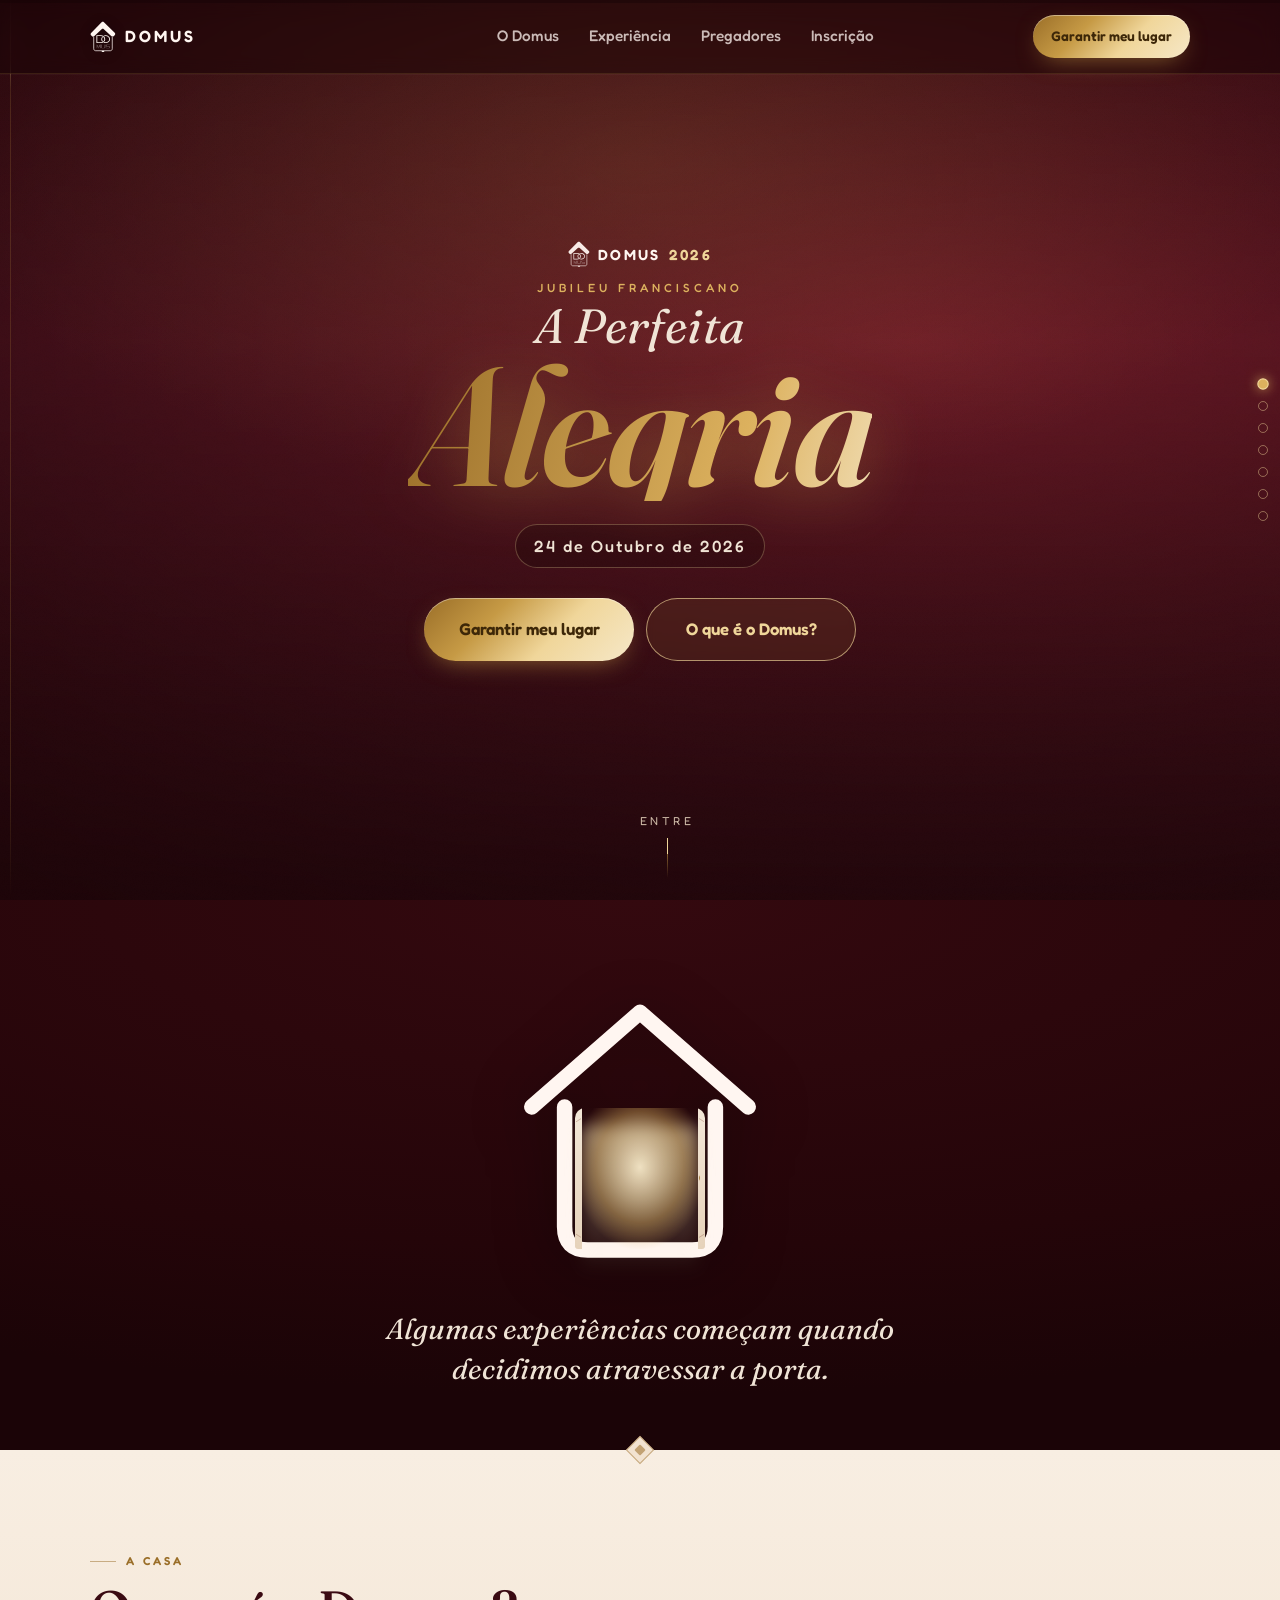
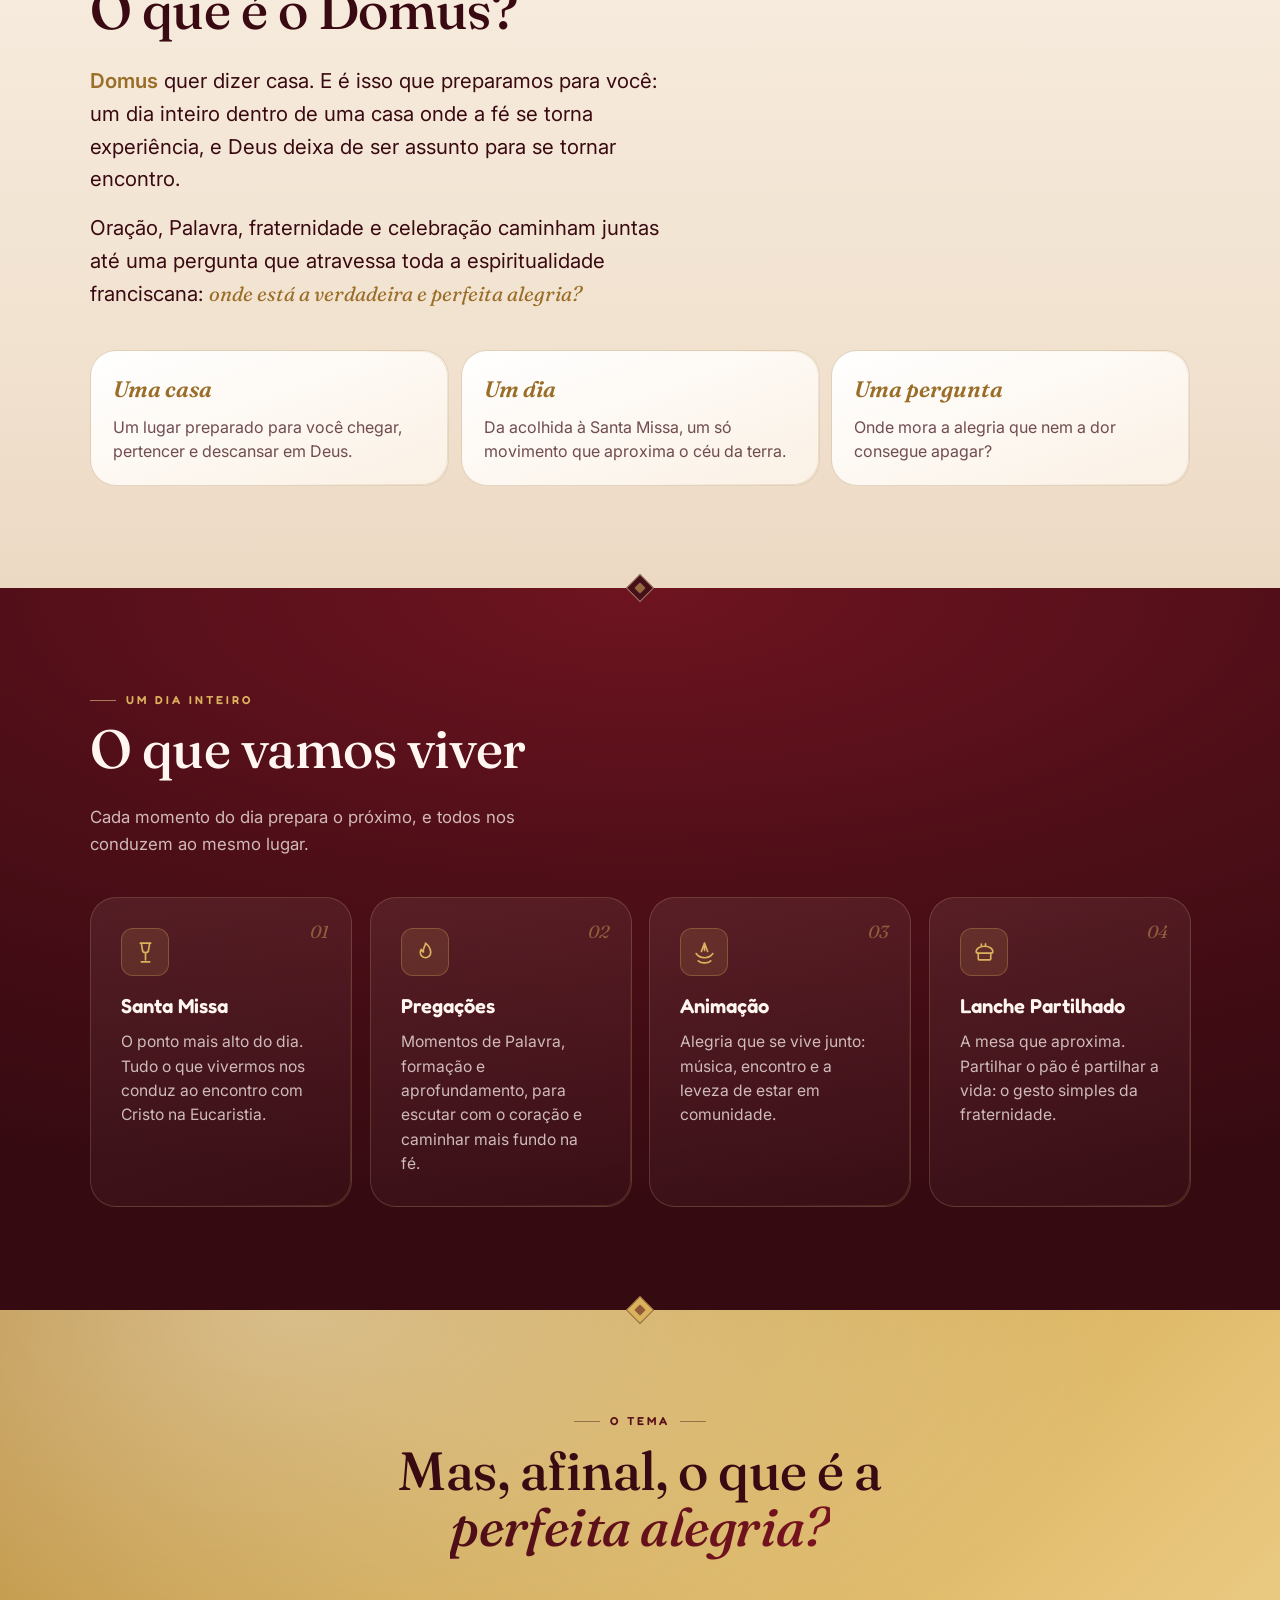
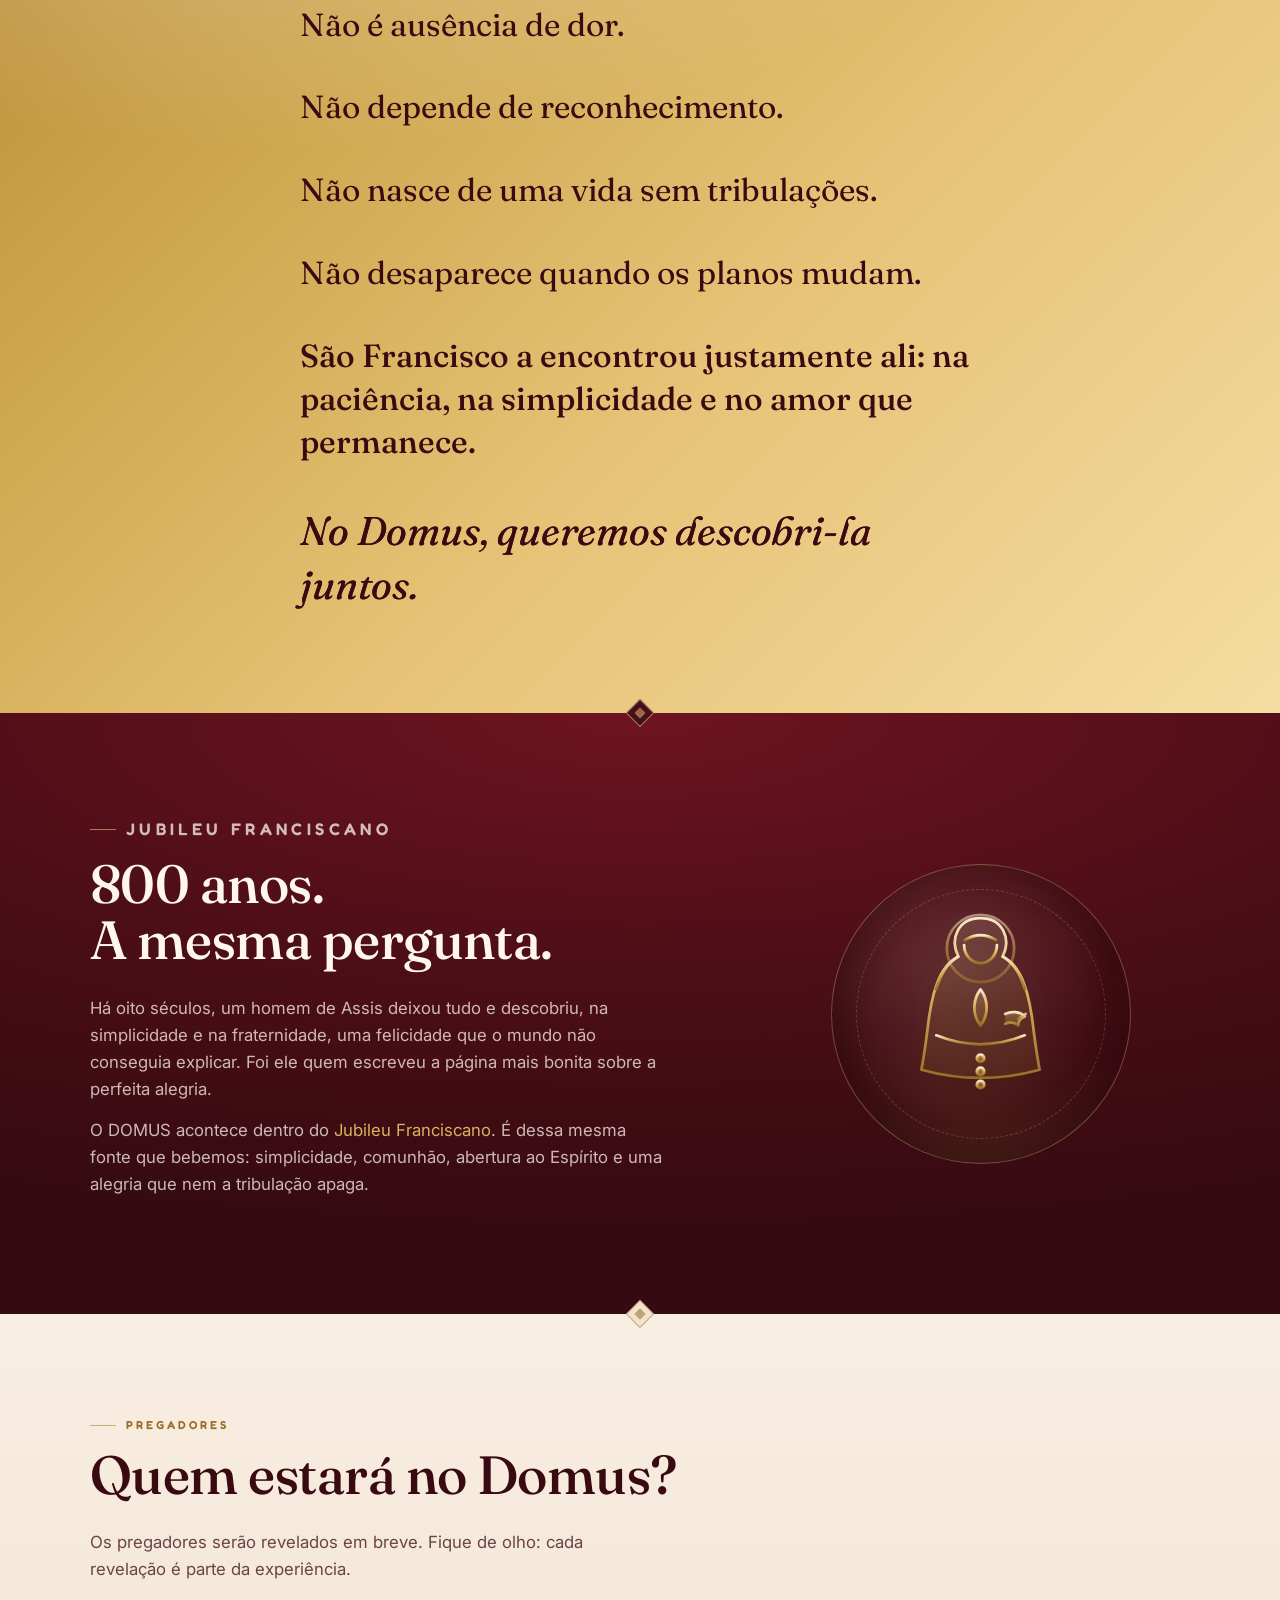
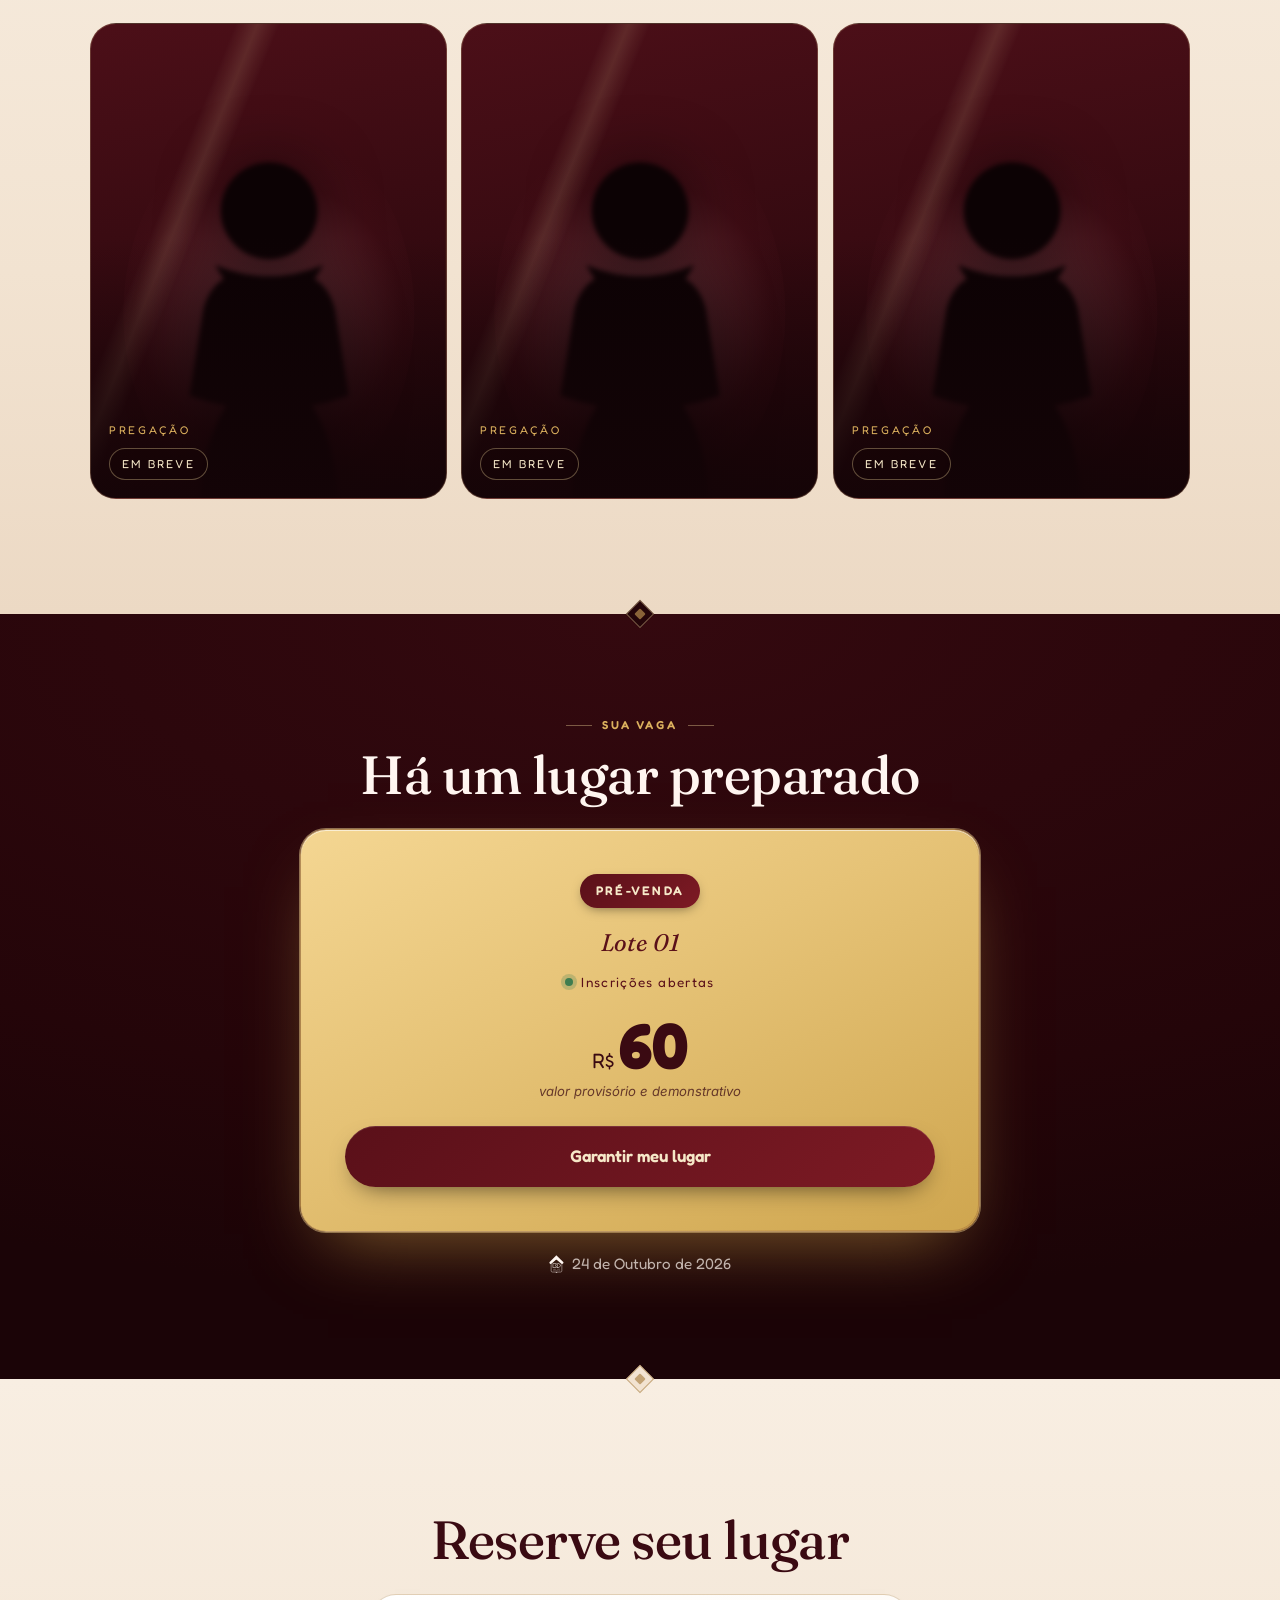
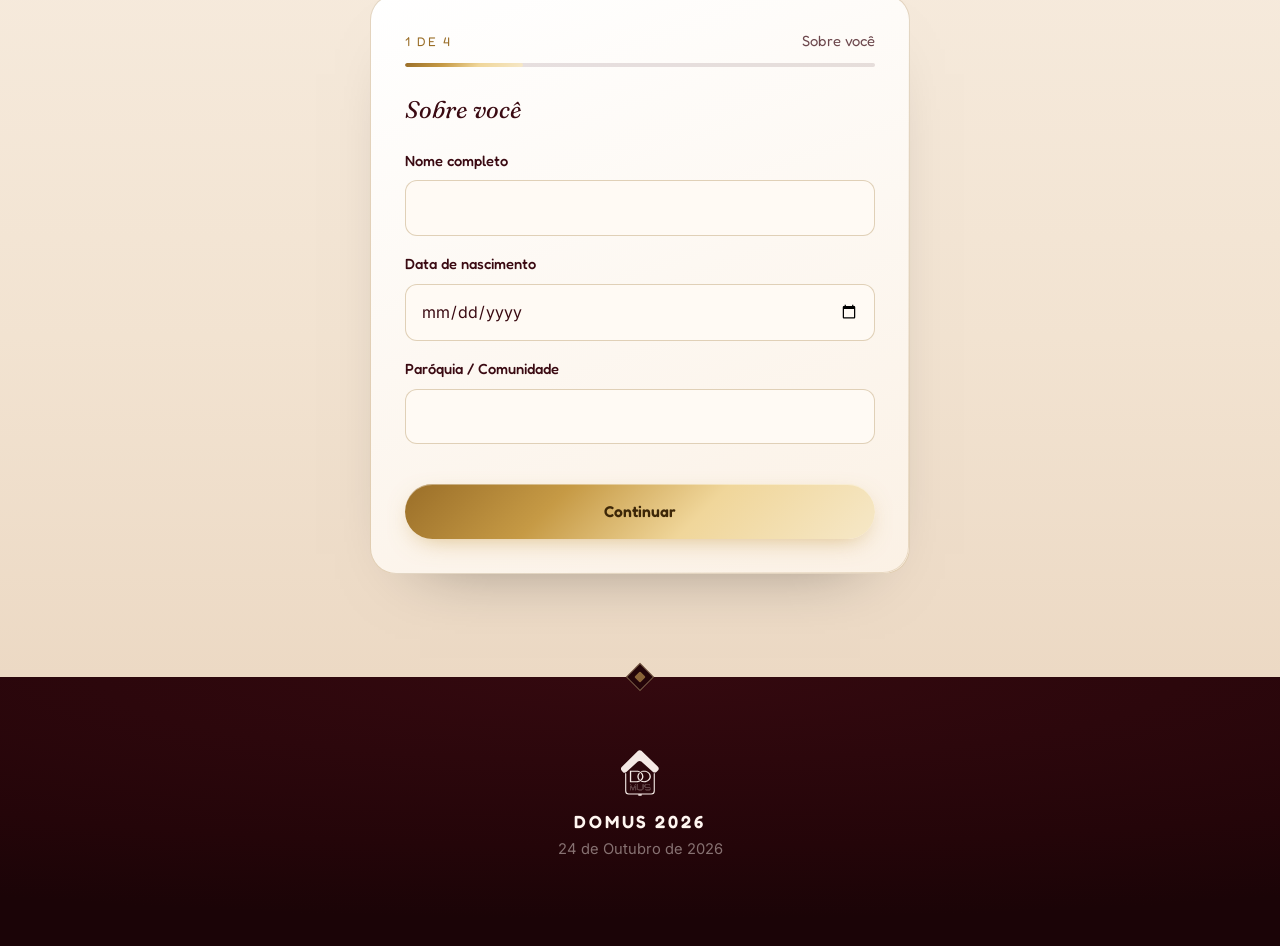
==== commit 50dc19fe: "feat: hero "A Perfeita Alegria", porta-casinha, progresso, São Francisco e mais - Hero: removido o D" ====
--- a/index.html
+++ b/index.html
@@ -8,7 +8,6 @@
   <title>DOMUS 2026: A Perfeita Alegria</title>
   <meta name="description" content="DOMUS 2026: um encontro imersivo de um dia para aprofundar a fé e descobrir, juntos, onde está a verdadeira e perfeita alegria. 24 de outubro de 2026." />
 
-  <!-- Open Graph / compartilhamento (WhatsApp, Instagram) -->
   <meta property="og:type" content="website" />
   <meta property="og:title" content="DOMUS 2026: A Perfeita Alegria" />
   <meta property="og:description" content="Há um lugar preparado nesta casa. Um encontro imersivo de um dia. 24 de outubro de 2026." />
@@ -19,42 +18,42 @@
   <link rel="icon" href="assets/img/favicon.svg" type="image/svg+xml" />
   <link rel="apple-touch-icon" href="assets/img/favicon.svg" />
 
-  <!-- Fontes -->
   <link rel="preconnect" href="https://fonts.googleapis.com" />
   <link rel="preconnect" href="https://fonts.gstatic.com" crossorigin />
-  <link href="https://fonts.googleapis.com/css2?family=Fraunces:ital,opsz,wght@0,9..144,400;0,9..144,500;0,9..144,600;1,9..144,400&family=Fredoka:wght@400;500;600;700&family=Inter:wght@400;500;600&display=swap" rel="stylesheet" />
+  <link href="https://fonts.googleapis.com/css2?family=Fraunces:ital,opsz,wght@0,9..144,400;0,9..144,500;0,9..144,600;0,9..144,700;1,9..144,400;1,9..144,600&family=Fredoka:wght@400;500;600;700&family=Inter:wght@400;500;600&display=swap" rel="stylesheet" />
 
   <link rel="stylesheet" href="assets/css/styles.css" />
 </head>
 <body>
   <a class="skip-link" href="#o-domus">Pular para o conteúdo</a>
 
-  <!-- Fio de luz que atravessa as dobras (continuidade visual) -->
+  <!-- Barra de progresso de rolagem -->
+  <div class="scroll-progress" aria-hidden="true"><span id="scrollProgress"></span></div>
+
+  <!-- Fio de luz que atravessa as dobras -->
   <div class="thread" aria-hidden="true"></div>
 
-  <!-- ============ HEADER / NAVEGAÇÃO ============ -->
+  <!-- Indicador de dobras (bússola lateral) -->
+  <nav class="dots" id="sectionDots" aria-label="Ir para seção"></nav>
+
+  <!-- ============ HEADER ============ -->
   <header class="site-header" id="siteHeader">
     <div class="site-header__inner">
       <a class="brand" href="#top" aria-label="DOMUS 2026, início">
-        <img src="assets/img/logo-domus.svg" alt="" class="brand__mark" width="28" height="33" />
+        <img src="assets/img/logo-domus.svg" alt="" class="brand__mark" width="26" height="31" />
         <span class="brand__word">DOMUS</span>
       </a>
-
       <nav class="nav-desktop" aria-label="Navegação principal">
         <a href="#o-domus">O Domus</a>
         <a href="#experiencia">Experiência</a>
         <a href="#pregadores">Pregadores</a>
         <a href="#inscricao">Inscrição</a>
       </nav>
-
       <a href="#inscricao" class="btn btn--gold btn--sm nav-cta">Garantir meu lugar</a>
-
       <button class="nav-toggle" id="navToggle" aria-label="Abrir menu" aria-expanded="false" aria-controls="navMobile">
         <span></span><span></span>
       </button>
     </div>
-
-    <!-- Menu mobile compacto -->
     <div class="nav-mobile" id="navMobile" hidden>
       <a href="#o-domus">O Domus</a>
       <a href="#experiencia">Experiência</a>
@@ -68,46 +67,46 @@
 
     <!-- ============ 1. HERO ============ -->
     <section class="hero t-wine" id="hero" aria-labelledby="hero-title">
-      <!-- Carrossel de fotos (injetado via JS a partir de DOMUS.heroPhotos) -->
       <div class="hero__media" id="heroMedia" aria-hidden="true"></div>
       <div class="hero__overlay" aria-hidden="true"></div>
 
       <div class="hero__inner">
-        <p class="hero__kicker" data-hero="1">Jubileu Franciscano · 2026</p>
-
-        <h1 id="hero-title" class="hero__title" data-hero="2">
-          <span class="hero__domus">DOMUS</span>
-          <span class="hero__tagline">
-            <span class="hero__a">A&nbsp;Perfeita</span>
-            <span class="hero__joy">Alegria</span>
-          </span>
+        <p class="hero__brand" data-hero="1">
+          <img src="assets/img/logo-domus.svg" alt="" width="22" height="26" aria-hidden="true" />
+          DOMUS <span>2026</span>
+        </p>
+        <p class="hero__kicker" data-hero="2">Jubileu Franciscano</p>
+
+        <h1 id="hero-title" class="hero__title">
+          <span class="hero__pre" data-hero="3">A&nbsp;Perfeita</span>
+          <span class="hero__big" data-hero="4">Alegria</span>
         </h1>
 
-        <p class="hero__date" data-hero="3">
-          <img src="assets/img/logo-domus.svg" alt="" width="18" height="21" aria-hidden="true" />
-          <span>24 de Outubro</span>
-        </p>
-
-        <div class="hero__cta" data-hero="4">
-          <a href="#inscricao" class="btn btn--gold btn--lg"><span>Garantir meu lugar</span></a>
-          <a href="#o-domus" class="btn btn--ghost btn--lg">O que é o Domus?</a>
-        </div>
-      </div>
-
-      <!-- Indicador de scroll -->
-      <a href="#portal" class="scroll-cue" aria-label="Continuar explorando" data-hero="5">
+        <p class="hero__date" data-hero="5">24 de Outubro de 2026</p>
+
+        <div class="hero__cta" data-hero="6">
+          <a href="#inscricao" class="btn btn--gold btn--lg btn--pulse">Garantir meu lugar</a>
+          <a href="#o-domus" class="btn btn--outline btn--lg">O que é o Domus?</a>
+        </div>
+      </div>
+
+      <a href="#portal" class="scroll-cue" aria-label="Continuar explorando" data-hero="6">
         <span class="scroll-cue__label">entre</span>
         <span class="scroll-cue__line"></span>
       </a>
     </section>
 
-    <!-- ============ 2. TRANSIÇÃO: ENTRAR NO DOMUS (PORTA) ============ -->
+    <!-- ============ 2. A PORTA (entrar no Domus) ============ -->
     <section class="section section--tight portal t-wine-deep" id="portal" aria-label="A porta do Domus">
       <div class="portal__stage">
-        <div class="portal__arch" data-portal>
-          <div class="portal__leaf portal__leaf--l"></div>
-          <div class="portal__leaf portal__leaf--r"></div>
-          <div class="portal__light"></div>
+        <div class="door" data-portal aria-hidden="true">
+          <span class="door__roof"></span>
+          <span class="door__frame">
+            <span class="door__glow"></span>
+            <span class="door__leaf door__leaf--l"></span>
+            <span class="door__leaf door__leaf--r"></span>
+            <span class="door__knob"></span>
+          </span>
         </div>
         <p class="portal__copy reveal" data-anim="words">
           Algumas experiências começam quando decidimos atravessar a porta.
@@ -123,26 +122,35 @@
         <h2 class="section__title reveal" data-anim="up" id="what-title">O que é o Domus?</h2>
         <div class="what__lede">
           <p class="reveal" data-anim="up">
-            O <strong>DOMUS</strong> é um encontro imersivo de um dia, para quem deseja
-            se aprofundar na fé e abrir espaço para viver um encontro real com Deus
-            e com o Espírito Santo.
+            <strong>Domus</strong> quer dizer casa. E é isso que preparamos para você:
+            um dia inteiro dentro de uma casa onde a fé se torna experiência, e Deus
+            deixa de ser assunto para se tornar encontro.
           </p>
           <p class="reveal" data-anim="up">
-            Durante um dia inteiro, oração, Palavra, fraternidade e celebração se
-            encontram e nos conduzem a uma pergunta que atravessa toda a
-            espiritualidade franciscana: <em>onde está a verdadeira e perfeita alegria?</em>
+            Oração, Palavra, fraternidade e celebração caminham juntas até uma pergunta
+            que atravessa toda a espiritualidade franciscana:
+            <em>onde está a verdadeira e perfeita alegria?</em>
           </p>
         </div>
 
         <ul class="what__pillars">
-          <li class="card reveal" data-anim="up"><span>Entrar</span> numa casa preparada</li>
-          <li class="card reveal" data-anim="up" data-delay="1"><span>Viver</span> algo em comunidade</li>
-          <li class="card reveal" data-anim="up" data-delay="2"><span>Permitir-se</span> ser surpreendido</li>
+          <li class="card reveal" data-anim="up">
+            <span class="what__k">Uma casa</span>
+            Um lugar preparado para você chegar, pertencer e descansar em Deus.
+          </li>
+          <li class="card reveal" data-anim="up" data-delay="1">
+            <span class="what__k">Um dia</span>
+            Da acolhida à Santa Missa, um só movimento que aproxima o céu da terra.
+          </li>
+          <li class="card reveal" data-anim="up" data-delay="2">
+            <span class="what__k">Uma pergunta</span>
+            Onde mora a alegria que nem a dor consegue apagar?
+          </li>
         </ul>
       </div>
     </section>
 
-    <!-- ============ 4. O QUE VAMOS VIVER (EXPERIÊNCIAS) ============ -->
+    <!-- ============ 4. O QUE VAMOS VIVER ============ -->
     <section class="section t-wine" id="experiencia" aria-labelledby="exp-title">
       <span class="seam" aria-hidden="true"></span>
       <div class="wrap">
@@ -155,7 +163,7 @@
       </div>
     </section>
 
-    <!-- ============ 5. A PERFEITA ALEGRIA (SCROLL STORYTELLING) ============ -->
+    <!-- ============ 5. A PERFEITA ALEGRIA ============ -->
     <section class="section t-gold" id="perfeita-alegria" aria-labelledby="joy-title">
       <span class="seam" aria-hidden="true"></span>
       <div class="wrap wrap--narrow">
@@ -165,11 +173,13 @@
         </h2>
 
         <div class="joy__scroll">
-          <p class="joy__beat reveal" data-anim="up">Talvez não esteja onde imaginamos.</p>
+          <p class="joy__beat reveal" data-anim="up">Não é ausência de dor.</p>
           <p class="joy__beat reveal" data-anim="up">Não depende de reconhecimento.</p>
-          <p class="joy__beat reveal" data-anim="up">Não nasce de uma vida sem dificuldades.</p>
+          <p class="joy__beat reveal" data-anim="up">Não nasce de uma vida sem tribulações.</p>
           <p class="joy__beat reveal" data-anim="up">Não desaparece quando os planos mudam.</p>
-          <p class="joy__beat joy__beat--strong reveal" data-anim="up">Existe uma alegria que permanece.</p>
+          <p class="joy__beat joy__beat--strong reveal" data-anim="up">
+            São Francisco a encontrou justamente ali: na paciência, na simplicidade e no amor que permanece.
+          </p>
           <p class="joy__beat joy__beat--final reveal" data-anim="words">No Domus, queremos descobri-la juntos.</p>
         </div>
       </div>
@@ -186,26 +196,26 @@
               <span data-config="franciscan.years">800</span> anos.<br />A mesma pergunta.
             </h2>
             <p class="reveal" data-anim="up">
-              A pergunta pela verdadeira alegria não é nova. Ela atravessa séculos,
-              desde um homem que descobriu, na simplicidade e na fraternidade, uma
-              felicidade que o mundo não conseguia explicar.
+              Há oito séculos, um homem de Assis deixou tudo e descobriu, na simplicidade
+              e na fraternidade, uma felicidade que o mundo não conseguia explicar. Foi ele
+              quem escreveu a página mais bonita sobre a perfeita alegria.
             </p>
             <p class="reveal" data-anim="up">
               O DOMUS acontece dentro do <span data-config="franciscan.jubilee">Jubileu Franciscano</span>.
-              É a partir dessa mesma fonte de espiritualidade que queremos caminhar:
-              simplicidade, comunhão, abertura ao Espírito e uma alegria que não se apaga.
+              É dessa mesma fonte que bebemos: simplicidade, comunhão, abertura ao Espírito
+              e uma alegria que nem a tribulação apaga.
             </p>
           </div>
           <div class="franciscan__mark reveal" data-anim="scale" aria-hidden="true">
-            <div class="franciscan__manuscript card">
-              <span class="franciscan__initial">A</span>
+            <div class="franciscan__medallion">
+              <img src="assets/img/sao-francisco.svg" alt="" class="franciscan__saint" width="200" height="250" />
             </div>
           </div>
         </div>
       </div>
     </section>
 
-    <!-- ============ 7. QUEM ESTARÁ NO DOMUS (PREGADORES) ============ -->
+    <!-- ============ 7. QUEM ESTARÁ NO DOMUS ============ -->
     <section class="section t-cream" id="pregadores" aria-labelledby="sp-title">
       <span class="seam" aria-hidden="true"></span>
       <div class="wrap">
@@ -219,14 +229,14 @@
     </section>
 
     <!-- ============ 8. LOTE / PRÉ-VENDA ============ -->
-    <section class="section t-wine" id="lote" aria-labelledby="batch-title">
+    <section class="section t-wine-deep" id="lote" aria-labelledby="batch-title">
       <span class="seam" aria-hidden="true"></span>
       <div class="wrap wrap--narrow">
         <p class="eyebrow eyebrow--center reveal" data-anim="fade">Sua vaga</p>
         <h2 class="section__title section__title--center reveal" data-anim="up" id="batch-title">
           Há um lugar preparado
         </h2>
-        <div class="batch__card card reveal" data-anim="scale" id="batchCard"><!-- injetado via JS --></div>
+        <div class="card batch__card batch__card--gold reveal" data-anim="scale" id="batchCard"><!-- injetado via JS --></div>
         <p class="batch__when reveal" data-anim="fade">
           <img src="assets/img/logo-domus.svg" alt="" width="15" height="18" aria-hidden="true" />
           24 de Outubro de 2026
@@ -234,7 +244,7 @@
       </div>
     </section>
 
-    <!-- ============ 9. FORMULÁRIO DE INSCRIÇÃO ============ -->
+    <!-- ============ 9. FORMULÁRIO ============ -->
     <section class="section t-cream" id="inscricao" aria-labelledby="reg-title">
       <span class="seam" aria-hidden="true"></span>
       <div class="wrap wrap--form">
@@ -244,7 +254,6 @@
         </h2>
 
         <div class="form-shell card reveal" data-anim="up">
-          <!-- Progresso -->
           <div class="form-progress" aria-hidden="true">
             <div class="form-progress__meta">
               <span id="stepCount">1 de 4</span>
@@ -254,22 +263,18 @@
           </div>
 
           <form id="regForm" novalidate>
-            <!-- ETAPA 1 -->
             <fieldset class="step is-active" data-step="1">
               <legend class="step__title">Sobre você</legend>
-
               <div class="field">
                 <label for="fullName">Nome completo</label>
                 <input type="text" id="fullName" name="fullName" autocomplete="name" required />
                 <small class="field__error" data-error></small>
               </div>
-
               <div class="field">
                 <label for="birth">Data de nascimento</label>
                 <input type="date" id="birth" name="birth" required max="2026-10-24" />
                 <small class="field__error" data-error></small>
               </div>
-
               <div class="field">
                 <label for="parish" data-config="registrationFields.parishLabel">Paróquia / Comunidade</label>
                 <input type="text" id="parish" name="parish" autocomplete="organization" required />
@@ -277,29 +282,21 @@
               </div>
             </fieldset>
 
-            <!-- ETAPA 2 -->
             <fieldset class="step" data-step="2" hidden>
               <legend class="step__title">Algumas informações importantes</legend>
-
               <div class="field">
                 <span class="field__label">Possui alguma alergia ou restrição?</span>
                 <div class="choice" role="radiogroup" aria-label="Possui alguma alergia?">
-                  <label class="choice__opt">
-                    <input type="radio" name="allergy" value="sim" /> <span>Sim</span>
-                  </label>
-                  <label class="choice__opt">
-                    <input type="radio" name="allergy" value="nao" /> <span>Não</span>
-                  </label>
+                  <label class="choice__opt"><input type="radio" name="allergy" value="sim" /> <span>Sim</span></label>
+                  <label class="choice__opt"><input type="radio" name="allergy" value="nao" /> <span>Não</span></label>
                 </div>
                 <small class="field__error" data-error></small>
               </div>
-
               <div class="field" id="allergyDetailField" hidden>
                 <label for="allergyDetail">Conte para nós qual alergia ou restrição precisamos conhecer.</label>
                 <textarea id="allergyDetail" name="allergyDetail" rows="3"></textarea>
                 <small class="field__error" data-error></small>
               </div>
-
               <div class="field">
                 <label for="emergency" data-config="registrationFields.emergencyLabel">Telefone de um responsável / contato de emergência</label>
                 <input type="tel" id="emergency" name="emergency" inputmode="tel" autocomplete="tel" required />
@@ -308,10 +305,8 @@
               </div>
             </fieldset>
 
-            <!-- ETAPA 3 -->
             <fieldset class="step" data-step="3" hidden>
               <legend class="step__title">Autorizações</legend>
-
               <div class="consent">
                 <p class="consent__intro">
                   O DOMUS terá cobertura de fotografia e vídeo. Antes de concluir,
@@ -327,7 +322,6 @@
               </div>
             </fieldset>
 
-            <!-- ETAPA 4 -->
             <fieldset class="step" data-step="4" hidden>
               <legend class="step__title">Confirmar inscrição</legend>
               <div class="summary" id="regSummary"><!-- injetado via JS --></div>
@@ -338,7 +332,6 @@
               </div>
             </fieldset>
 
-            <!-- Navegação do formulário -->
             <div class="form-nav">
               <button type="button" class="btn btn--ghost" id="prevBtn" hidden>Voltar</button>
               <button type="button" class="btn btn--gold" id="nextBtn">Continuar</button>
@@ -348,7 +341,6 @@
         </div>
       </div>
 
-      <!-- CONFIRMAÇÃO -->
       <div class="confirm" id="confirm" hidden aria-live="polite">
         <div class="confirm__inner">
           <div class="confirm__seal" aria-hidden="true">
@@ -380,12 +372,8 @@
     </div>
   </footer>
 
-  <!-- CTA FLUTUANTE (mobile) -->
-  <a href="#inscricao" class="floating-cta" id="floatingCta" aria-hidden="true" tabindex="-1">
-    Garantir meu lugar
-  </a>
-
-  <!-- MODAL: TERMO DE IMAGEM -->
+  <a href="#inscricao" class="floating-cta" id="floatingCta" aria-hidden="true" tabindex="-1">Garantir meu lugar</a>
+
   <div class="modal" id="consentModal" hidden>
     <div class="modal__backdrop" data-close></div>
     <div class="modal__panel" role="dialog" aria-modal="true" aria-labelledby="consentModalTitle">
--- a/assets/css/styles.css
+++ b/assets/css/styles.css
@@ -94,6 +94,34 @@
 }
 .skip-link:focus { top: 12px; }
 
+/* ---------- BARRA DE PROGRESSO DE ROLAGEM ---------- */
+.scroll-progress {
+  position: fixed; top: 0; left: 0; right: 0; height: 3px; z-index: 150;
+  background: rgba(20,3,6,.4);
+}
+.scroll-progress span {
+  display: block; height: 100%; width: 0%;
+  background: linear-gradient(90deg, #9a6e28, #dcb15e 50%, #f6e8c8);
+  box-shadow: 0 0 12px rgba(220,177,94,.7);
+  transition: width .12s linear;
+}
+
+/* ---------- INDICADOR DE DOBRAS (dots laterais) ---------- */
+.dots {
+  position: fixed; right: max(12px, env(safe-area-inset-right)); top: 50%; z-index: 80;
+  transform: translateY(-50%); display: flex; flex-direction: column; gap: 12px; align-items: center;
+}
+.dots a { position: relative; width: 10px; height: 10px; border-radius: 50%;
+  background: transparent; border: 1.5px solid rgba(240,214,154,.45); transition: all .3s var(--ease); }
+.dots a::after { content: attr(data-label); position: absolute; right: 20px; top: 50%; transform: translateY(-50%) translateX(6px);
+  white-space: nowrap; font-family: var(--f-round); font-size: .72rem; letter-spacing: .04em; color: var(--gold-light);
+  background: rgba(20,3,6,.85); padding: 4px 10px; border-radius: 20px; border: 1px solid rgba(240,214,154,.25);
+  opacity: 0; pointer-events: none; transition: opacity .25s var(--ease), transform .25s var(--ease); }
+.dots a:hover::after { opacity: 1; transform: translateY(-50%) translateX(0); }
+.dots a:hover { border-color: var(--gold-light); }
+.dots a.is-active { background: var(--gold-mid); border-color: var(--gold-light); box-shadow: 0 0 10px rgba(220,177,94,.8); transform: scale(1.15); }
+@media (max-width: 560px) { .dots { right: 8px; gap: 9px; } .dots a { width: 8px; height: 8px; } .dots a::after { display: none; } }
+
 /* ---------- FIO DE LUZ (continuidade entre dobras) ---------- */
 .thread {
   position: fixed; top: 0; bottom: 0; left: max(10px, env(safe-area-inset-left));
@@ -116,11 +144,10 @@
 .section { padding-block: var(--section-pad); position: relative; background: var(--bg); color: var(--fg); isolation: isolate; }
 .section--tight { padding-block: clamp(30px, 6vw, 60px); }
 
-/* textura sutil sobre cada dobra (evita cor chapada, principalmente no dourado) */
-.section::before, .hero::before {
-  content: ""; position: absolute; inset: 0; z-index: 0; pointer-events: none; opacity: .5;
-  background-image: url("data:image/svg+xml,%3Csvg xmlns='http://www.w3.org/2000/svg' width='160' height='160'%3E%3Cfilter id='n'%3E%3CfeTurbulence type='fractalNoise' baseFrequency='.9' numOctaves='2'/%3E%3C/filter%3E%3Crect width='100%25' height='100%25' filter='url(%23n)' opacity='.05'/%3E%3C/svg%3E");
-  mix-blend-mode: overlay;
+/* textura sutil só no hero (leve, sem blend-mode caro que trava o scroll) */
+.hero::before {
+  content: ""; position: absolute; inset: 0; z-index: 3; pointer-events: none; opacity: .3;
+  background-image: url("data:image/svg+xml,%3Csvg xmlns='http://www.w3.org/2000/svg' width='140' height='140'%3E%3Cfilter id='n'%3E%3CfeTurbulence type='fractalNoise' baseFrequency='.9' numOctaves='2'/%3E%3C/filter%3E%3Crect width='100%25' height='100%25' filter='url(%23n)' opacity='.05'/%3E%3C/svg%3E");
 }
 
 /* ===== TEMAS DE DOBRA ===== */
@@ -237,6 +264,40 @@
 .btn--ghost:active { transform: translateY(0) scale(.98); }
 .btn[disabled] { opacity: .5; pointer-events: none; }
 
+/* secundário destacado (contorno dourado com brilho) */
+.btn--outline {
+  color: var(--gold-light); background: rgba(198,154,69,.1);
+  border: 1.6px solid rgba(240,214,154,.65); backdrop-filter: blur(4px);
+}
+.btn--outline::after { content: ""; position: absolute; inset: 0;
+  background: linear-gradient(100deg, transparent, rgba(246,232,200,.35) 50%, transparent);
+  transform: translateX(-130%); transition: transform .8s var(--ease); }
+.btn--outline:hover::after { transform: translateX(130%); }
+.btn--outline:hover { border-color: var(--gold-light); color: var(--champagne); transform: translateY(-2px);
+  box-shadow: 0 12px 30px -16px rgba(240,214,154,.6); }
+.btn--outline:active { transform: translateY(0) scale(.98); }
+
+/* botão principal com pulso de luz (chama a atenção) */
+.btn--pulse { animation: btnPulse 2.8s var(--ease-soft) infinite; }
+@keyframes btnPulse {
+  0%, 100% { box-shadow: 0 8px 26px -10px rgba(198,154,69,.7), inset 0 1px 0 rgba(255,255,255,.4), 0 0 0 0 rgba(220,177,94,.5); }
+  50% { box-shadow: 0 12px 30px -10px rgba(198,154,69,.85), inset 0 1px 0 rgba(255,255,255,.5), 0 0 0 10px rgba(220,177,94,0); }
+}
+.btn--pulse::before { content: ""; position: absolute; inset: 0; border-radius: inherit;
+  background: linear-gradient(100deg, transparent 40%, rgba(255,255,255,.55) 50%, transparent 60%);
+  background-size: 250% 100%; transform: translateX(-40%); animation: btnShine 3.4s var(--ease-soft) infinite; opacity: .9; }
+@keyframes btnShine { 0% { background-position: 130% 0; } 60%, 100% { background-position: -60% 0; } }
+
+/* botão vinho (para usar sobre superfícies douradas, ex.: card do lote) */
+.btn--wine { background: linear-gradient(135deg, #5a1019, #7d1a24); color: var(--champagne);
+  box-shadow: 0 10px 26px -12px rgba(0,0,0,.7), inset 0 1px 0 rgba(255,255,255,.12); }
+.btn--wine::after { content: ""; position: absolute; inset: 0;
+  background: linear-gradient(100deg, transparent, rgba(246,232,200,.28) 50%, transparent);
+  transform: translateX(-130%); transition: transform .8s var(--ease); }
+.btn--wine:hover::after { transform: translateX(130%); }
+.btn--wine:hover { transform: translateY(-2px); box-shadow: 0 16px 34px -12px rgba(0,0,0,.8), inset 0 1px 0 rgba(255,255,255,.18); }
+.btn--wine:active { transform: translateY(0) scale(.98); }
+
 .link-btn {
   color: var(--accent); font-weight: 600; font-family: var(--f-round); text-decoration: underline;
   text-underline-offset: 3px; text-decoration-color: color-mix(in srgb, var(--accent) 50%, transparent);
@@ -277,12 +338,17 @@
 /* ---------- HEADER ---------- */
 .site-header {
   position: fixed; inset: 0 0 auto 0; z-index: 100; height: var(--header-h);
-  display: flex; align-items: center; border-bottom: 1px solid transparent;
-  transition: background .4s var(--ease), backdrop-filter .4s var(--ease), border-color .4s var(--ease);
+  display: flex; align-items: center;
+  /* cor própria, distinta de qualquer dobra, já na primeira tela */
+  background: rgba(22,4,7,.55); backdrop-filter: blur(9px) saturate(1.15);
+  border-bottom: 1px solid rgba(198,154,69,.16);
+  box-shadow: 0 1px 0 rgba(255,246,241,.03);
+  transition: background .4s var(--ease), box-shadow .4s var(--ease), border-color .4s var(--ease);
 }
 .site-header.is-scrolled {
-  background: rgba(36,5,9,.72); backdrop-filter: blur(14px) saturate(1.2);
-  border-bottom-color: rgba(198,154,69,.18);
+  background: rgba(20,3,6,.9); backdrop-filter: blur(16px) saturate(1.25);
+  border-bottom-color: rgba(198,154,69,.3);
+  box-shadow: 0 8px 30px -14px rgba(0,0,0,.7);
 }
 .site-header__inner { width: 100%; max-width: var(--maxw); margin-inline: auto;
   padding-inline: var(--gutter); display: flex; align-items: center; gap: 16px; }
@@ -314,8 +380,6 @@
   text-align: center; padding: calc(var(--header-h) + 24px) var(--gutter) 96px;
   background: var(--wine-edge);
 }
-.hero::before { z-index: 3; opacity: .35; }   /* grão por cima das fotos */
-
 /* carrossel */
 .hero__media { position: absolute; inset: 0; z-index: 0; background: var(--wine-deep); }
 .hero__slide {
@@ -337,31 +401,33 @@
     radial-gradient(120% 80% at 50% 18%, rgba(198,154,69,.16), transparent 46%),
     linear-gradient(180deg, rgba(30,4,8,.55) 0%, rgba(45,10,18,.32) 38%, rgba(28,5,9,.82) 100%);
 }
-.hero__inner { position: relative; z-index: 4; max-width: 900px; }
-.hero__kicker { font-family: var(--f-round); font-weight: 500; letter-spacing: .24em;
-  text-transform: uppercase; font-size: .74rem; color: var(--gold-light); margin-bottom: 20px; }
-
-.hero__title {
-  display: flex; flex-wrap: wrap; align-items: baseline; justify-content: center;
-  gap: .12em .3em; line-height: 1; margin-inline: auto;
-}
-.hero__domus {
-  font-family: var(--f-round); font-weight: 700;
-  font-size: clamp(2.3rem, 10.5vw, 6rem); letter-spacing: .02em; color: var(--cream);
-  text-shadow: 0 4px 34px rgba(0,0,0,.45);
-}
-.hero__tagline { display: inline-flex; align-items: baseline; gap: .26em; white-space: nowrap; }
-.hero__a { font-family: var(--f-display); font-style: italic; font-weight: 400;
-  font-size: clamp(.98rem, 4.4vw, 2.2rem); color: var(--ivory); }
-.hero__joy {
+.hero__inner { position: relative; z-index: 4; max-width: 940px; }
+.hero__brand { display: inline-flex; align-items: center; gap: 8px; font-family: var(--f-round); font-weight: 600;
+  letter-spacing: .16em; font-size: .92rem; color: var(--cream); margin-bottom: 12px; }
+.hero__brand span { color: var(--gold-light); }
+.hero__brand img { opacity: .95; }
+.hero__kicker { font-family: var(--f-round); font-weight: 500; letter-spacing: .34em;
+  text-transform: uppercase; font-size: .74rem; color: var(--gold-mid); margin-bottom: 6px; }
+
+.hero__title { display: flex; flex-direction: column; align-items: center; line-height: .92; margin-inline: auto; }
+.hero__pre {
+  font-family: var(--f-display); font-style: italic; font-weight: 400;
+  font-size: clamp(1.4rem, 7vw, 3rem); color: var(--ivory); letter-spacing: .01em; margin-bottom: .04em;
+}
+.hero__big {
   font-family: var(--f-display); font-style: italic; font-weight: 600;
-  font-size: clamp(1.2rem, 5.4vw, 2.9rem); line-height: 1;
-  background: var(--gold-grad); -webkit-background-clip: text; background-clip: text; color: transparent;
-  filter: drop-shadow(0 4px 18px rgba(198,154,69,.4));
-}
+  font-size: clamp(3.6rem, 21vw, 10.5rem); line-height: .9; letter-spacing: -.015em;
+  background: linear-gradient(105deg, #9a6e28 0%, #dcb15e 34%, #f6e8c8 52%, #dcb15e 70%, #b98436 100%);
+  background-size: 220% 100%;
+  -webkit-background-clip: text; background-clip: text; color: transparent;
+  filter: drop-shadow(0 8px 30px rgba(198,154,69,.45));
+  animation: joyShimmer 6s var(--ease-soft) infinite;
+}
+@keyframes joyShimmer { 0%,100% { background-position: 0% 0; } 50% { background-position: 100% 0; } }
 
 .hero__date { display: inline-flex; align-items: center; gap: 9px; margin-top: 22px;
-  font-family: var(--f-round); font-weight: 500; letter-spacing: .06em; font-size: 1rem; color: var(--ivory); }
+  font-family: var(--f-round); font-weight: 500; letter-spacing: .12em; font-size: 1.02rem; color: var(--ivory);
+  padding: 8px 18px; border: 1px solid rgba(240,214,154,.28); border-radius: var(--radius-pill); background: rgba(20,4,7,.28); }
 .hero__cta { display: flex; flex-direction: column; gap: 12px; margin-top: 30px; }
 .hero__cta .btn { width: 100%; }
 
@@ -369,10 +435,13 @@
 .hero [data-hero] { opacity: 0; transform: translateY(22px); }
 .hero.is-in [data-hero] { opacity: 1; transform: none; transition: opacity .8s var(--ease), transform .8s var(--ease); }
 .hero.is-in [data-hero="1"] { transition-delay: .1s; }
-.hero.is-in [data-hero="2"] { transition-delay: .35s; }
-.hero.is-in [data-hero="3"] { transition-delay: .75s; }
-.hero.is-in [data-hero="4"] { transition-delay: .95s; }
-.hero.is-in [data-hero="5"] { transition-delay: 1.15s; }
+.hero.is-in [data-hero="2"] { transition-delay: .28s; }
+.hero.is-in [data-hero="3"] { transition-delay: .5s; }
+.hero.is-in [data-hero="4"] { transition-delay: .72s; }
+.hero.is-in [data-hero="5"] { transition-delay: 1s; }
+.hero.is-in [data-hero="6"] { transition-delay: 1.2s; }
+.hero.is-in .hero__big { animation: joyReveal 1.1s var(--ease) .5s both, joyShimmer 6s var(--ease-soft) 1.6s infinite; }
+@keyframes joyReveal { from { opacity: 0; transform: translateY(20px) scale(.96); filter: drop-shadow(0 8px 10px rgba(198,154,69,0)); } to { opacity: 1; transform: none; filter: drop-shadow(0 8px 30px rgba(198,154,69,.45)); } }
 
 .scroll-cue { position: absolute; bottom: 22px; left: 50%; transform: translateX(-50%);
   display: flex; flex-direction: column; align-items: center; gap: 8px; z-index: 4; }
@@ -381,19 +450,38 @@
 .scroll-cue__line::after { content: ""; position: absolute; top: 0; left: 0; width: 100%; height: 40%; background: var(--gold-light); animation: cue 2.2s var(--ease-soft) infinite; }
 @keyframes cue { 0% { transform: translateY(-100%); opacity: 0; } 30% { opacity: 1; } 100% { transform: translateY(250%); opacity: 0; } }
 
-/* ---------- PORTAL ---------- */
+/* ---------- A PORTA (casinha do convite) ---------- */
 .portal__stage { max-width: 620px; margin-inline: auto; text-align: center; position: relative; z-index: 2; }
-.portal__arch { position: relative; width: min(64vw, 280px); aspect-ratio: 3 / 4; margin: 0 auto 26px; display: flex; justify-content: center; }
-.portal__leaf { position: absolute; top: 0; width: 50%; height: 100%;
-  background: linear-gradient(180deg, rgba(255,246,241,.09), rgba(255,246,241,.02));
-  border: 1px solid rgba(240,214,154,.35); transition: transform 1.1s var(--ease), opacity 1s var(--ease); }
-.portal__leaf--l { left: 0; border-right: none; border-radius: 140px 0 0 8px; transform-origin: left center; }
-.portal__leaf--r { right: 0; border-left: none; border-radius: 0 140px 8px 0; transform-origin: right center; }
-.portal__light { position: absolute; inset: 0; margin: auto; width: 40%; height: 88%; border-radius: 120px 120px 6px 6px; opacity: 0; transition: opacity 1s var(--ease) .2s;
-  background: radial-gradient(ellipse at 50% 35%, rgba(246,232,200,.6), rgba(198,154,69,.15) 55%, transparent 72%); filter: blur(6px); }
-.portal__arch.is-open .portal__leaf--l { transform: perspective(900px) rotateY(-78deg); opacity: .5; }
-.portal__arch.is-open .portal__leaf--r { transform: perspective(900px) rotateY(78deg); opacity: .5; }
-.portal__arch.is-open .portal__light { opacity: 1; }
+.door {
+  position: relative; width: min(72vw, 290px); aspect-ratio: 300 / 330; margin: 0 auto 30px;
+  background: url("data:image/svg+xml,%3Csvg xmlns='http://www.w3.org/2000/svg' viewBox='0 0 300 330' fill='none' stroke='%23fff6f1' stroke-width='16' stroke-linecap='round' stroke-linejoin='round'%3E%3Cpath d='M38 152 L150 54 L262 152'/%3E%3Cpath d='M72 152 V276 Q72 300 96 300 H204 Q228 300 228 276 V152'/%3E%3C/svg%3E") center/contain no-repeat;
+  filter: drop-shadow(0 10px 30px rgba(0,0,0,.4));
+}
+.door__roof { display: none; }
+.door__frame { position: absolute; left: 27.5%; right: 27.5%; top: 46.5%; bottom: 9.5%;
+  border-radius: 10px 10px 3px 3px; overflow: hidden; }
+.door__glow { position: absolute; inset: 0; z-index: 0;
+  background: radial-gradient(ellipse at 50% 42%, rgba(246,232,200,.95), rgba(220,177,94,.4) 48%, transparent 72%);
+  opacity: 0; transition: opacity 1s var(--ease) .35s; }
+.door__leaf { position: absolute; top: 0; bottom: 0; width: 50%; z-index: 1;
+  background: linear-gradient(180deg, #f3e7d8, #e6d2ba);
+  transition: transform 1.15s var(--ease); backface-visibility: hidden; }
+.door__leaf::before { content: ""; position: absolute; inset: 10% 16%; border: 1.5px solid rgba(120,60,36,.28); border-radius: 3px; }
+.door__leaf::after { content: ""; position: absolute; top: 50%; width: 6px; height: 6px; border-radius: 50%; background: var(--gold-deep); }
+.door__leaf--l { left: 0; transform-origin: left center; border-right: 1px solid rgba(120,60,36,.25); }
+.door__leaf--l::after { right: 7px; transform: translateY(-50%); }
+.door__leaf--r { right: 0; transform-origin: right center; border-left: 1px solid rgba(120,60,36,.25); }
+.door__leaf--r::after { left: 7px; transform: translateY(-50%); }
+.door__knob { display: none; }
+.door.is-open .door__leaf--l { transform: perspective(820px) rotateY(-84deg); }
+.door.is-open .door__leaf--r { transform: perspective(820px) rotateY(84deg); }
+.door.is-open .door__glow { opacity: 1; }
+/* raio de luz que escapa pela porta aberta */
+.door::after { content: ""; position: absolute; left: 50%; top: 52%; width: 40%; height: 46%;
+  transform: translateX(-50%) scaleY(0); transform-origin: top center; z-index: -1;
+  background: linear-gradient(180deg, rgba(246,232,200,.5), transparent);
+  filter: blur(8px); transition: transform 1s var(--ease) .5s; }
+.door.is-open::after { transform: translateX(-50%) scaleY(1); }
 .portal__copy { font-family: var(--f-display); font-style: italic; font-weight: 400; font-size: clamp(1.25rem, 5vw, 1.8rem); line-height: 1.4; color: var(--ivory); }
 
 /* ---------- O QUE É O DOMUS ---------- */
@@ -402,15 +490,27 @@
 .what__lede strong { color: var(--accent); font-weight: 600; }
 .what__lede em { font-family: var(--f-display); font-style: italic; color: var(--accent); }
 .what__pillars { list-style: none; padding: 0; margin-top: clamp(24px, 6vw, 40px); display: grid; gap: 12px; }
-.what__pillars li { padding: 18px 20px; font-size: 1.02rem; color: var(--card-fg); }
-.what__pillars span { display: block; font-family: var(--f-display); font-style: italic; font-size: 1.22rem; color: var(--accent); margin-bottom: 2px; }
+.what__pillars li { padding: 22px 22px; font-size: 1rem; color: var(--card-fg-soft); line-height: 1.5; }
+.what__k { display: block; font-family: var(--f-display); font-style: italic; font-weight: 600; font-size: 1.4rem; color: var(--accent); margin-bottom: 8px; }
 
 /* ---------- EXPERIÊNCIAS ---------- */
 .exp-grid { display: grid; gap: 14px; }
 .exp-card { padding: clamp(22px, 6vw, 30px); }
-.exp-card__icon { width: 46px; height: 46px; margin-bottom: 14px; color: var(--accent); display: grid; place-items: center; border-radius: 12px;
-  background: color-mix(in srgb, var(--accent) 12%, transparent); border: 1px solid color-mix(in srgb, var(--accent) 30%, transparent); }
-.exp-card__icon svg { width: 24px; height: 24px; }
+.exp-card__icon { width: 48px; height: 48px; margin-bottom: 14px; color: var(--accent); display: grid; place-items: center; border-radius: 12px;
+  background: color-mix(in srgb, var(--accent) 12%, transparent); border: 1px solid color-mix(in srgb, var(--accent) 30%, transparent); overflow: hidden; }
+.exp-card__icon svg { width: 25px; height: 25px; transition: transform .4s var(--ease); }
+.exp-card:hover .exp-card__icon svg { transform: scale(1.12); }
+/* cada ícone com sua própria animação sutil */
+.exp-card__icon[data-icon="flame"] svg { transform-origin: center 80%; animation: icoFlame 2.6s var(--ease-soft) infinite; }
+@keyframes icoFlame { 0%,100% { transform: scaleY(1) rotate(0); } 25% { transform: scaleY(1.09) rotate(-2.5deg); } 60% { transform: scaleY(.95) rotate(2.5deg); } }
+.exp-card__icon[data-icon="chalice"] svg { animation: icoFloat 4s var(--ease-soft) infinite; }
+.exp-card__icon[data-icon="bread"] svg { animation: icoFloat 3.4s var(--ease-soft) infinite .3s; }
+.exp-card__icon[data-icon="joy"] svg { transform-origin: center 60%; animation: icoRock 4.4s var(--ease-soft) infinite; }
+@keyframes icoFloat { 0%,100% { transform: translateY(0); } 50% { transform: translateY(-3px); } }
+@keyframes icoRock { 0%,100% { transform: rotate(-5deg); } 50% { transform: rotate(5deg); } }
+/* brilho pulsante atrás do ícone ao entrar na viewport */
+.exp-card.is-in .exp-card__icon { animation: icoGlow 2.4s var(--ease-soft) .2s; }
+@keyframes icoGlow { 0%,100% { box-shadow: 0 0 0 0 transparent; } 40% { box-shadow: 0 0 18px -2px color-mix(in srgb, var(--accent) 55%, transparent); } }
 .exp-card__num { position: absolute; top: 20px; right: 22px; font-family: var(--f-display); font-style: italic; font-size: 1.1rem; color: color-mix(in srgb, var(--accent) 45%, transparent); z-index: 2; }
 .exp-card h3 { font-family: var(--f-round); font-weight: 600; font-size: 1.26rem; margin-bottom: 8px; color: var(--card-fg); }
 .exp-card p { color: var(--card-fg-soft); font-size: .98rem; line-height: 1.55; }
@@ -428,15 +528,21 @@
 .franciscan__text p { color: var(--fg-soft); font-size: 1.05rem; margin-bottom: 14px; max-width: 52ch; }
 .franciscan__text p span[data-config] { color: var(--accent); }
 .franciscan__mark { display: grid; place-items: center; order: -1; }
-.franciscan__manuscript {
-  position: relative; width: min(66vw, 280px); aspect-ratio: 1; border-radius: 50%;
+.franciscan__medallion {
+  position: relative; width: min(70vw, 300px); aspect-ratio: 1; border-radius: 50%;
   display: grid; place-items: center; overflow: hidden;
-  background: radial-gradient(circle at 40% 35%, rgba(246,232,200,.14), transparent 62%);
-  box-shadow: inset 0 0 60px rgba(0,0,0,.35);
-}
-.franciscan__manuscript::after { border-radius: 50%; }
-.franciscan__initial { font-family: var(--f-display); font-style: italic; font-weight: 600; font-size: clamp(6rem, 24vw, 9rem); line-height: 1;
-  background: var(--gold-grad); -webkit-background-clip: text; background-clip: text; color: transparent; z-index: 2; }
+  background:
+    radial-gradient(circle at 42% 34%, rgba(246,232,200,.16), transparent 60%),
+    radial-gradient(circle at 50% 120%, rgba(198,154,69,.2), transparent 55%);
+  border: 1px solid rgba(240,214,154,.28);
+  box-shadow: inset 0 0 70px rgba(0,0,0,.4);
+}
+/* anéis de manuscrito girando muito devagar (textura, sem chapar) */
+.franciscan__medallion::before { content: ""; position: absolute; inset: 8%; border-radius: 50%;
+  border: 1px dashed rgba(240,214,154,.22); animation: slowSpin 60s linear infinite; }
+@keyframes slowSpin { to { transform: rotate(360deg); } }
+.franciscan__saint { position: relative; z-index: 2; width: 66%; height: auto;
+  filter: drop-shadow(0 6px 20px rgba(0,0,0,.35)); animation: icoFloat 6s var(--ease-soft) infinite; }
 
 /* ---------- PREGADORES ---------- */
 .speakers__track { display: grid; grid-auto-flow: column; grid-auto-columns: 76%;
@@ -489,6 +595,27 @@
 .batch__meta { margin-top: 14px; font-size: .82rem; color: var(--card-fg-soft); }
 .batch__when { display: flex; align-items: center; justify-content: center; gap: 8px; margin-top: 20px; font-family: var(--f-round); color: var(--fg-soft); font-size: .95rem; }
 
+/* card do lote em DOURADO: alto contraste sobre a dobra vinho-escura */
+.batch__card--gold {
+  --card-bg: linear-gradient(155deg, #f4d692 0%, #e6c377 42%, #cfa64f 100%);
+  --card-fg: var(--wine-deep);
+  --card-fg-soft: rgba(58,10,18,.74);
+  --card-border: rgba(58,10,18,.28);
+  --accent: var(--wine);
+  --sheen: rgba(255,255,255,.75);
+  box-shadow: 0 30px 70px -28px rgba(198,154,69,.65), 0 0 0 1px rgba(240,214,154,.5), inset 0 1px 0 rgba(255,255,255,.6);
+  animation: batchFloat 5.5s var(--ease-soft) infinite;
+}
+@keyframes batchFloat { 0%,100% { transform: translateY(0); } 50% { transform: translateY(-7px); } }
+.batch__card--gold .batch__badge { background: linear-gradient(135deg, #5a1019, #7d1a24); color: var(--champagne); box-shadow: 0 4px 12px -4px rgba(0,0,0,.5); }
+.batch__card--gold .batch__name { color: var(--wine); }
+.batch__card--gold .batch__price .val,
+.batch__card--gold .batch__price .cur { color: var(--wine-deep); }
+.batch__card--gold .batch__status { color: var(--wine); }
+.batch__card--gold .batch__status::before { background: #3f7d4f; box-shadow: 0 0 0 4px rgba(63,125,79,.25); }
+/* raios de luz atrás do card dourado */
+.batch__card--gold::after { z-index: 0; }
+
 /* ---------- FORMULÁRIO ---------- */
 .form-shell { padding: clamp(22px, 6vw, 34px); box-shadow: 0 30px 70px -50px rgba(0,0,0,.5); }
 .form-progress { margin-bottom: 24px; }
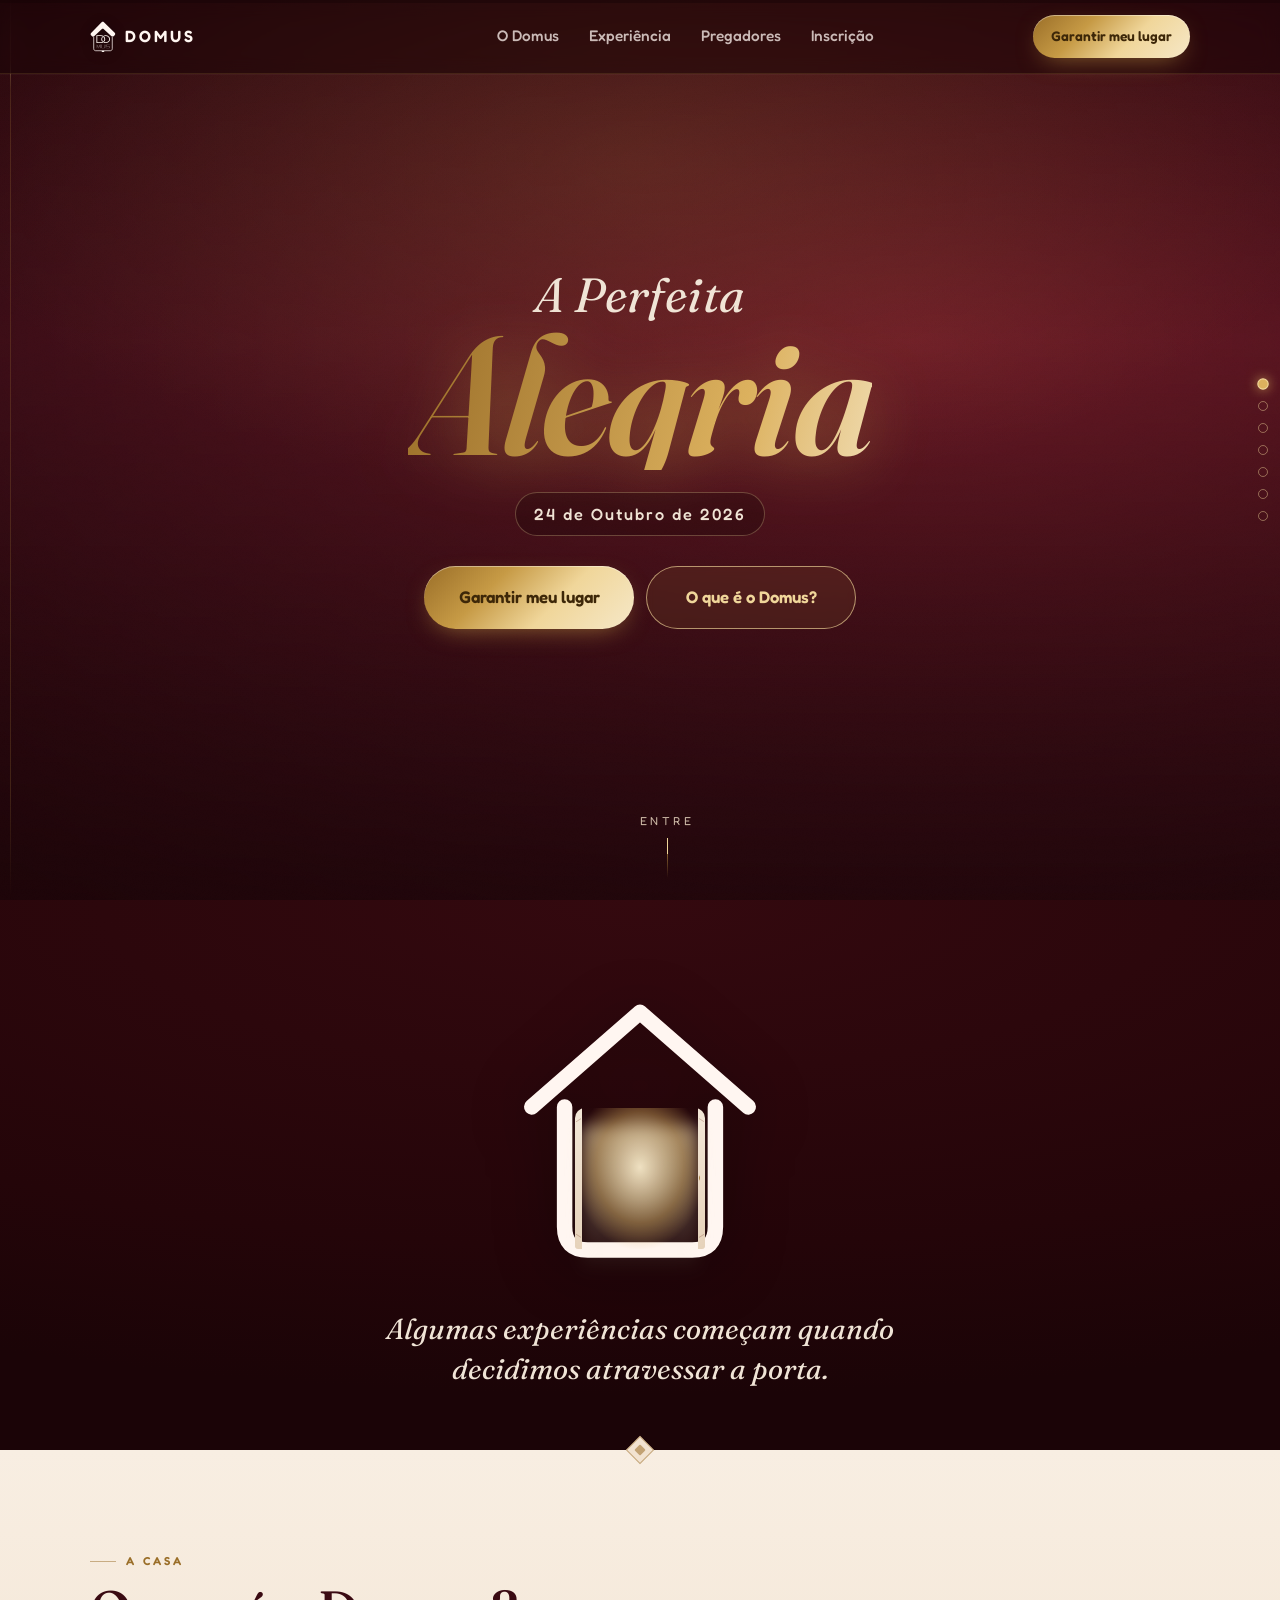
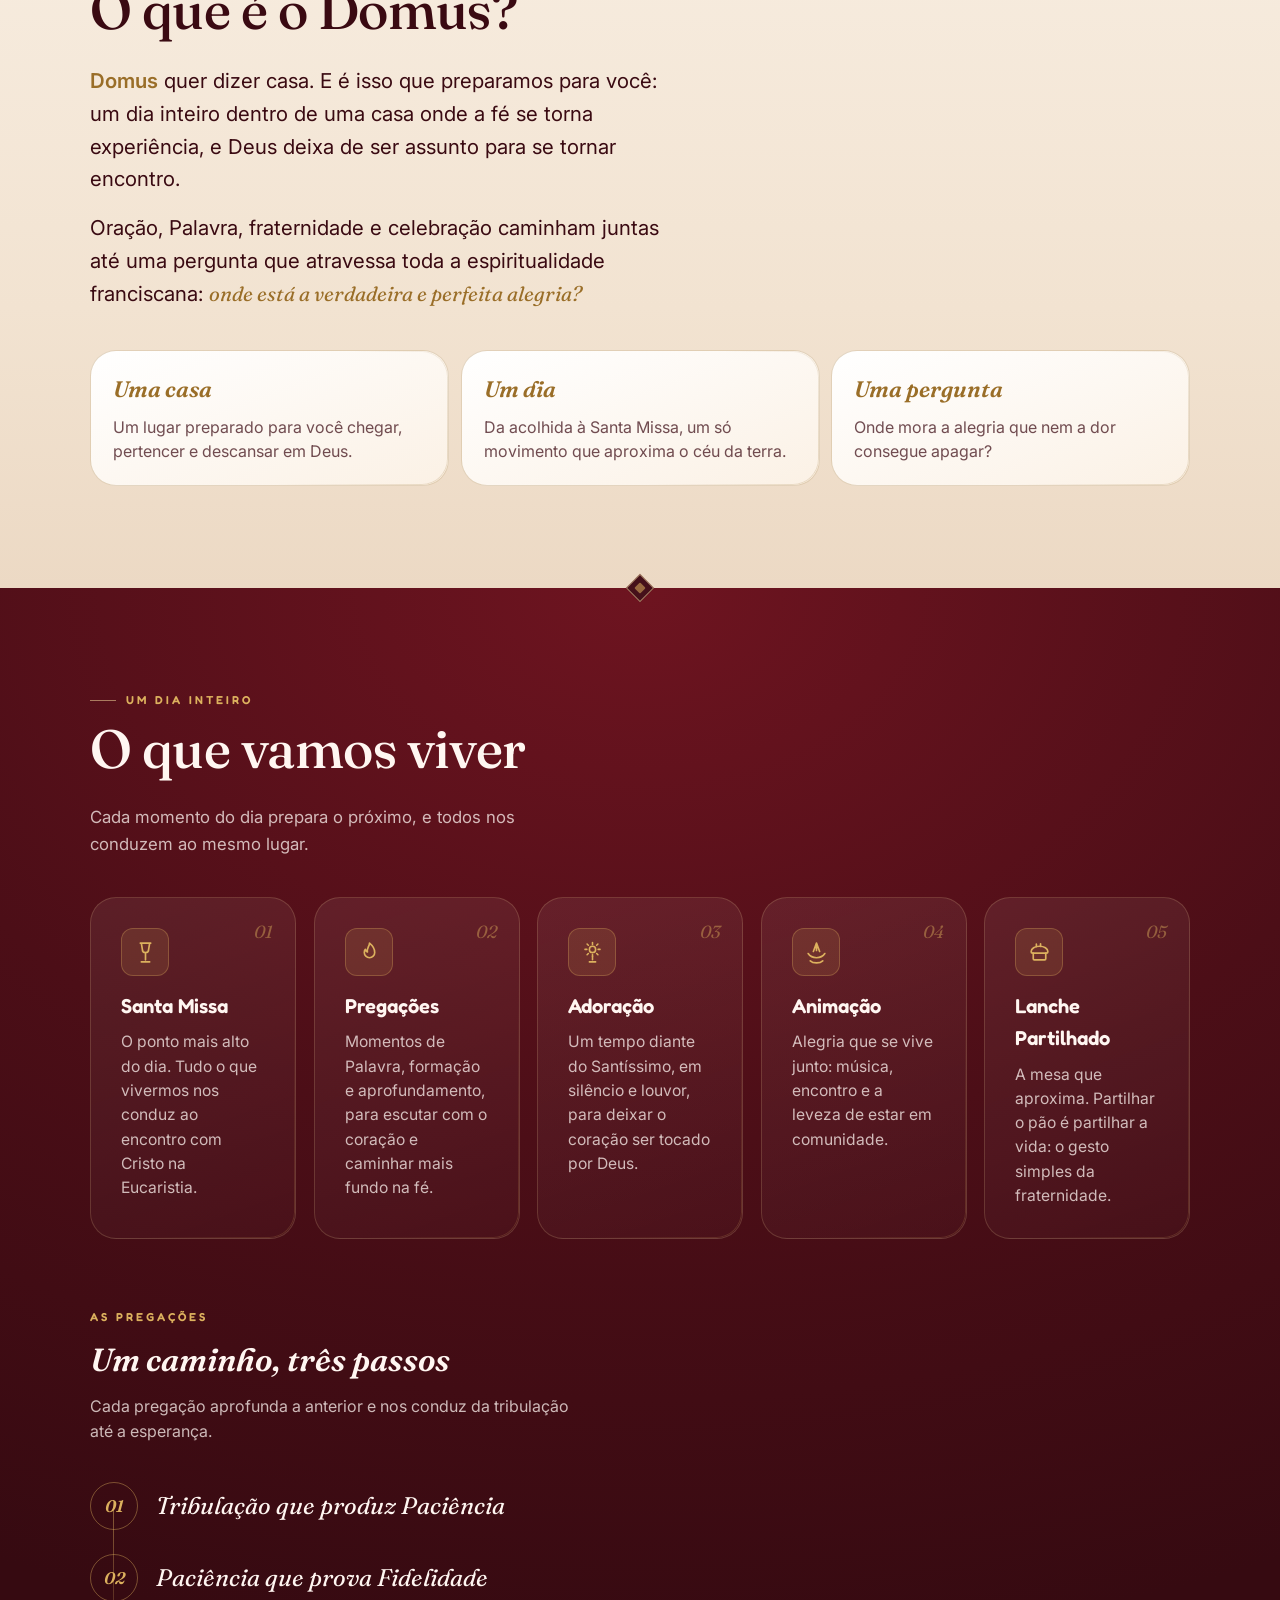
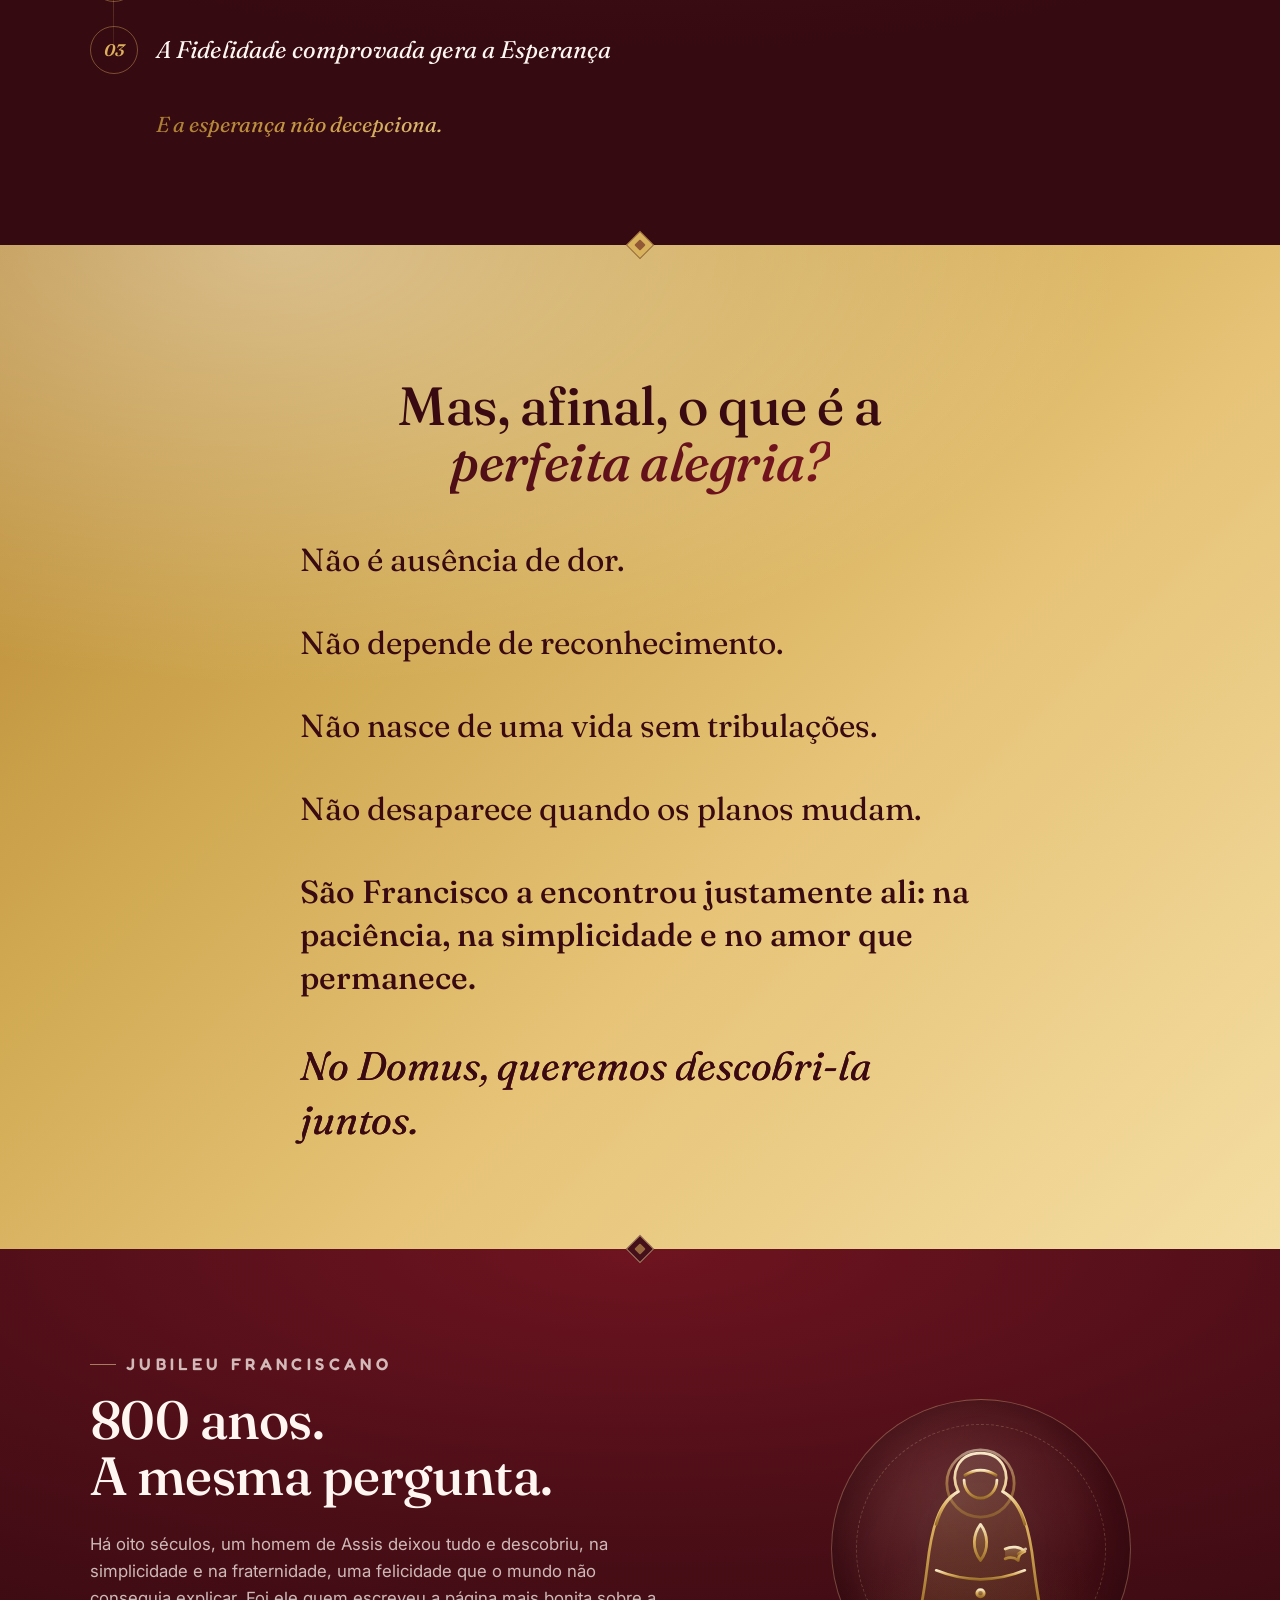
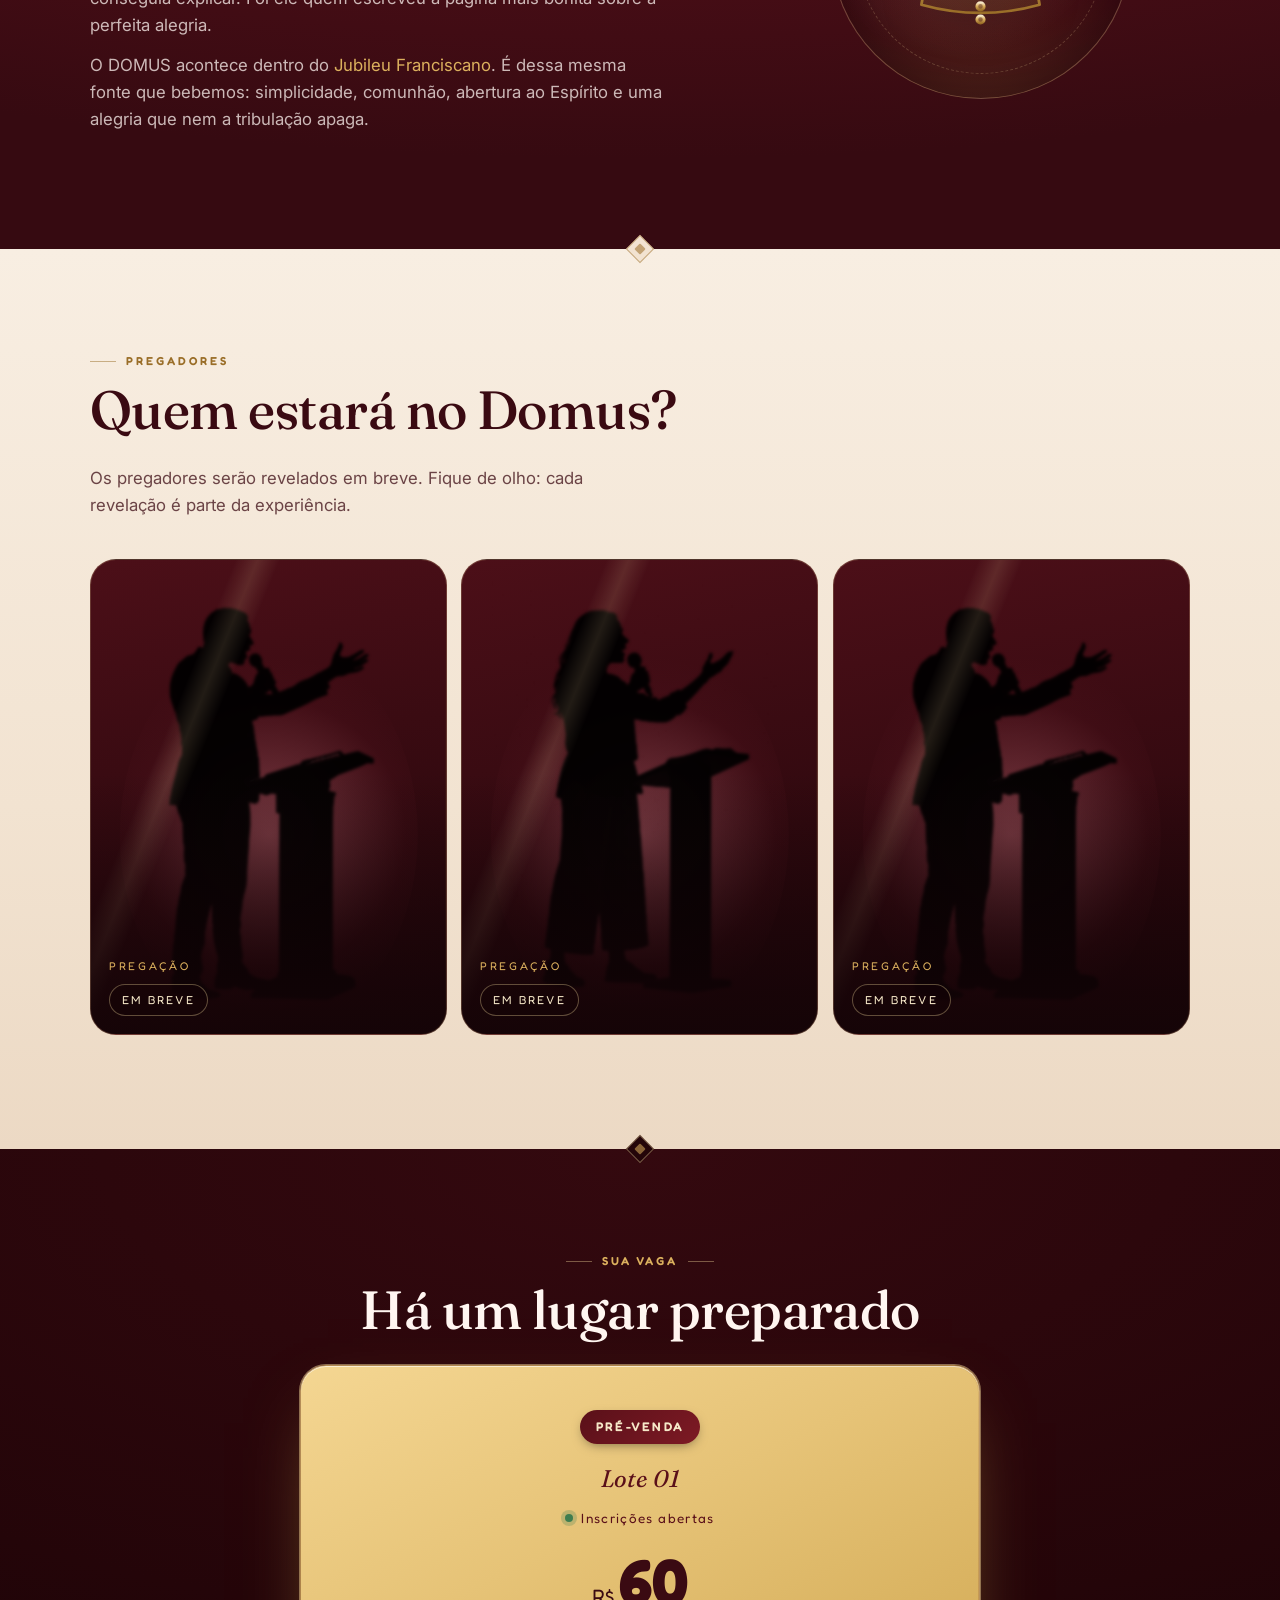
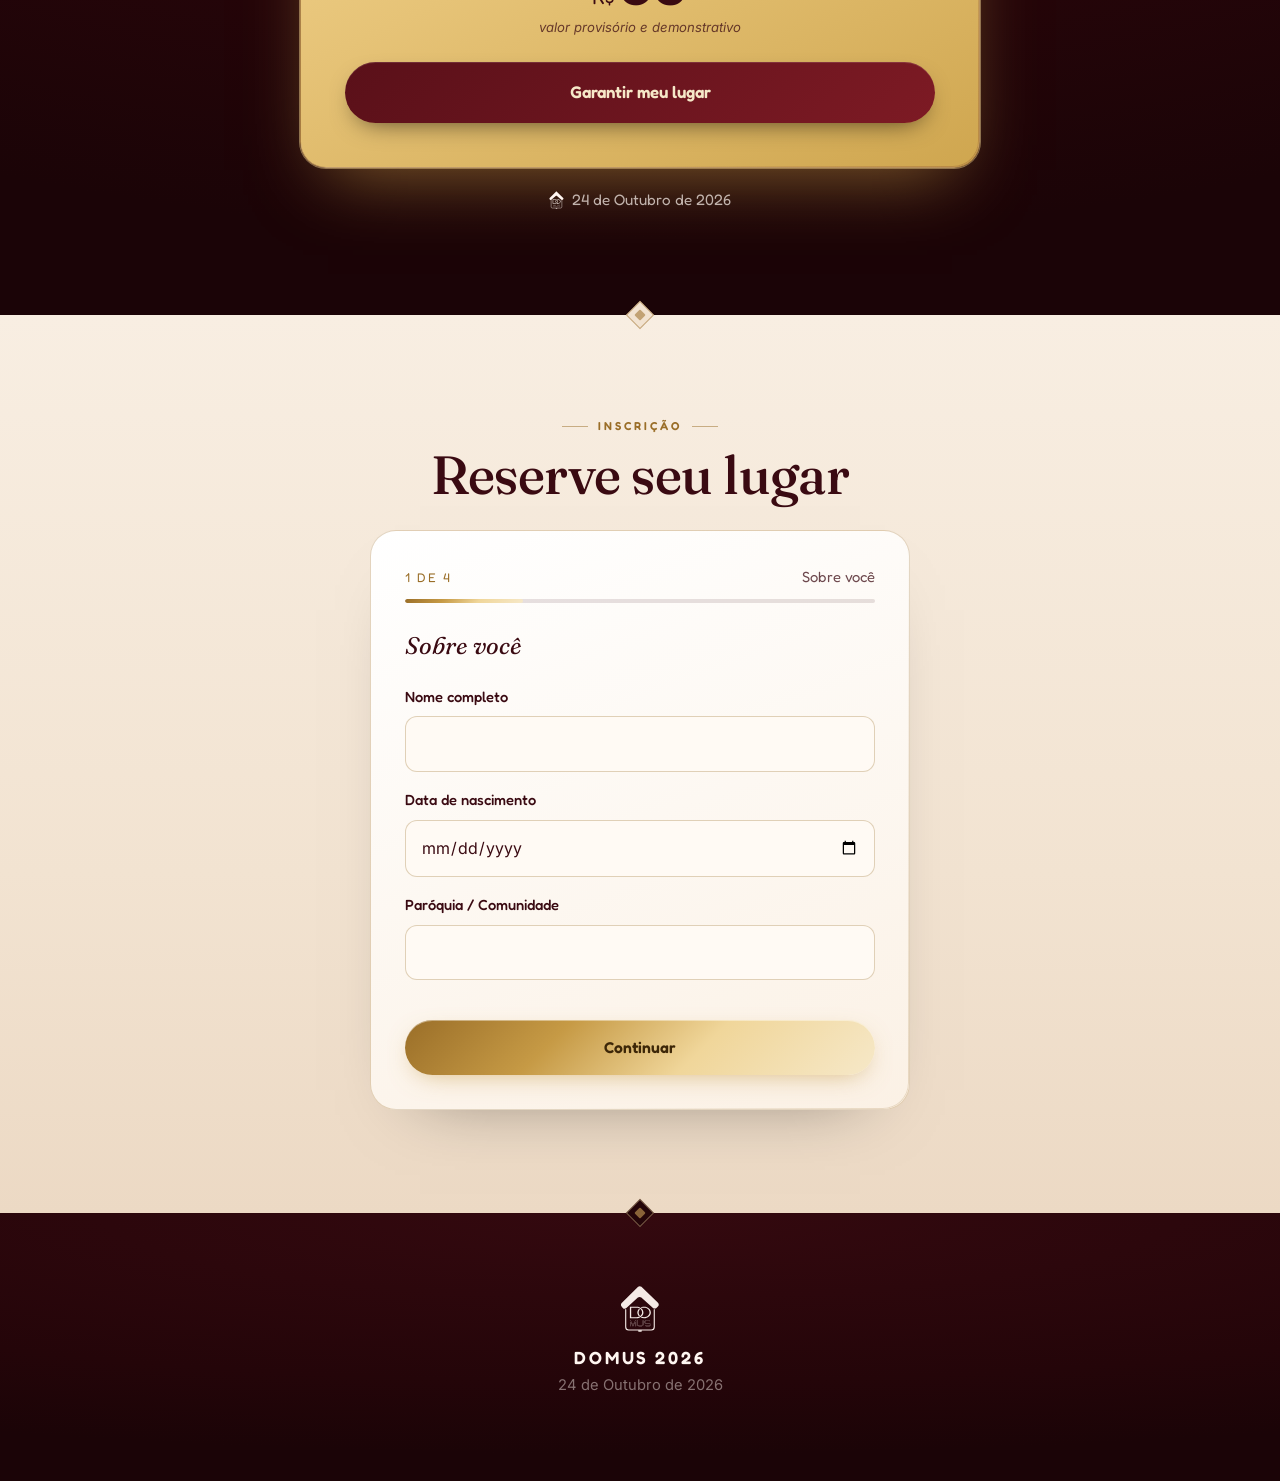
==== commit 332c312c: "feat: hero enxuto, jornada das pregações e adoração - Hero: removido o bloco "DOMUS 2026 / Jubileu F" ====
--- a/index.html
+++ b/index.html
@@ -71,26 +71,20 @@
       <div class="hero__overlay" aria-hidden="true"></div>
 
       <div class="hero__inner">
-        <p class="hero__brand" data-hero="1">
-          <img src="assets/img/logo-domus.svg" alt="" width="22" height="26" aria-hidden="true" />
-          DOMUS <span>2026</span>
-        </p>
-        <p class="hero__kicker" data-hero="2">Jubileu Franciscano</p>
-
         <h1 id="hero-title" class="hero__title">
-          <span class="hero__pre" data-hero="3">A&nbsp;Perfeita</span>
-          <span class="hero__big" data-hero="4">Alegria</span>
+          <span class="hero__pre" data-hero="1">A&nbsp;Perfeita</span>
+          <span class="hero__big" data-hero="2">Alegria</span>
         </h1>
 
-        <p class="hero__date" data-hero="5">24 de Outubro de 2026</p>
-
-        <div class="hero__cta" data-hero="6">
+        <p class="hero__date" data-hero="3">24 de Outubro de 2026</p>
+
+        <div class="hero__cta" data-hero="4">
           <a href="#inscricao" class="btn btn--gold btn--lg btn--pulse">Garantir meu lugar</a>
           <a href="#o-domus" class="btn btn--outline btn--lg">O que é o Domus?</a>
         </div>
       </div>
 
-      <a href="#portal" class="scroll-cue" aria-label="Continuar explorando" data-hero="6">
+      <a href="#portal" class="scroll-cue" aria-label="Continuar explorando" data-hero="4">
         <span class="scroll-cue__label">entre</span>
         <span class="scroll-cue__line"></span>
       </a>
@@ -160,6 +154,9 @@
           Cada momento do dia prepara o próximo, e todos nos conduzem ao mesmo lugar.
         </p>
         <div class="exp-grid" id="expGrid" role="list"><!-- injetado via JS --></div>
+
+        <!-- Jornada das pregações (temas do cronograma) -->
+        <div class="preachings" id="preachings"><!-- injetado via JS --></div>
       </div>
     </section>
 
--- a/assets/css/styles.css
+++ b/assets/css/styles.css
@@ -506,14 +506,41 @@
 .exp-card__icon[data-icon="chalice"] svg { animation: icoFloat 4s var(--ease-soft) infinite; }
 .exp-card__icon[data-icon="bread"] svg { animation: icoFloat 3.4s var(--ease-soft) infinite .3s; }
 .exp-card__icon[data-icon="joy"] svg { transform-origin: center 60%; animation: icoRock 4.4s var(--ease-soft) infinite; }
+.exp-card__icon[data-icon="adoracao"] svg { transform-origin: center 38%; animation: icoPulse 3.4s var(--ease-soft) infinite; }
 @keyframes icoFloat { 0%,100% { transform: translateY(0); } 50% { transform: translateY(-3px); } }
 @keyframes icoRock { 0%,100% { transform: rotate(-5deg); } 50% { transform: rotate(5deg); } }
+@keyframes icoPulse { 0%,100% { transform: scale(1); opacity: 1; } 50% { transform: scale(1.08); opacity: .85; } }
 /* brilho pulsante atrás do ícone ao entrar na viewport */
 .exp-card.is-in .exp-card__icon { animation: icoGlow 2.4s var(--ease-soft) .2s; }
 @keyframes icoGlow { 0%,100% { box-shadow: 0 0 0 0 transparent; } 40% { box-shadow: 0 0 18px -2px color-mix(in srgb, var(--accent) 55%, transparent); } }
 .exp-card__num { position: absolute; top: 20px; right: 22px; font-family: var(--f-display); font-style: italic; font-size: 1.1rem; color: color-mix(in srgb, var(--accent) 45%, transparent); z-index: 2; }
 .exp-card h3 { font-family: var(--f-round); font-weight: 600; font-size: 1.26rem; margin-bottom: 8px; color: var(--card-fg); }
 .exp-card p { color: var(--card-fg-soft); font-size: .98rem; line-height: 1.55; }
+
+/* ---------- JORNADA DAS PREGAÇÕES ---------- */
+.preachings { margin-top: clamp(40px, 8vw, 68px); max-width: 720px; }
+.preachings__head { margin-bottom: 20px; }
+.preachings__eyebrow { font-family: var(--f-round); font-weight: 600; font-size: .72rem; letter-spacing: .26em;
+  text-transform: uppercase; color: var(--eyebrow); margin-bottom: 8px; }
+.preachings__title { font-family: var(--f-display); font-style: italic; font-weight: 600; font-size: clamp(1.5rem, 6vw, 2rem); color: var(--fg); margin-bottom: 8px; }
+.preachings__intro { color: var(--fg-soft); font-size: 1rem; max-width: 48ch; }
+.preachings__list { list-style: none; padding: 0; margin: 26px 0 0; position: relative; }
+.preachings__list::before { content: ""; position: absolute; left: 23px; top: 30px; bottom: 30px; width: 1px;
+  background: linear-gradient(var(--accent), color-mix(in srgb, var(--accent) 15%, transparent)); opacity: .5; }
+.preachings__item { display: flex; align-items: center; gap: 18px; padding: 12px 0; position: relative; }
+.preachings__step { flex: 0 0 auto; width: 48px; height: 48px; display: grid; place-items: center; border-radius: 50%;
+  font-family: var(--f-display); font-style: italic; font-weight: 600; font-size: 1.05rem; color: var(--accent);
+  border: 1px solid color-mix(in srgb, var(--accent) 42%, transparent);
+  background: color-mix(in srgb, var(--accent) 10%, var(--bg)); position: relative; z-index: 1;
+  transition: transform .4s var(--ease), box-shadow .4s var(--ease); }
+.preachings__item.is-in .preachings__step { animation: stepGlow 2.2s var(--ease-soft) .2s; }
+@keyframes stepGlow { 40% { box-shadow: 0 0 18px -2px color-mix(in srgb, var(--accent) 60%, transparent); } }
+.preachings__name { font-family: var(--f-display); font-style: italic; font-size: clamp(1.15rem, 4.6vw, 1.5rem);
+  color: var(--fg); line-height: 1.3; }
+.preachings__closing { margin-top: 22px; padding-left: 66px; font-family: var(--f-display); font-style: italic;
+  font-size: clamp(1.1rem, 4.6vw, 1.35rem);
+  background: var(--accent-grad); -webkit-background-clip: text; background-clip: text; color: transparent; }
+@media (min-width: 900px) { .preachings__closing { padding-left: 66px; } }
 
 /* ---------- A PERFEITA ALEGRIA ---------- */
 .joy { text-align: center; }
@@ -551,14 +578,14 @@
 .speakers__track::-webkit-scrollbar { display: none; }
 .speaker-card { scroll-snap-align: center; aspect-ratio: 3 / 4;
   background: linear-gradient(170deg, #4c0f18, #1f0509); border-color: rgba(240,214,154,.22); }
-.speaker-card__figure { position: absolute; inset: 0; display: grid; place-items: end center; overflow: hidden; z-index: 1; }
-/* silhueta humana (busto) reconhecível, borrada e em contraluz */
-.speaker-card__silhouette { width: 80%; height: 94%; color: #0c0204;
-  filter: blur(2.5px) drop-shadow(0 0 30px rgba(0,0,0,.55)); }
-.speaker-card__silhouette svg { width: 100%; height: 100%; display: block; }
-.speaker-card__backlight { position: absolute; left: 50%; top: 20%; transform: translateX(-50%);
-  width: 82%; height: 82%; border-radius: 50%; z-index: 0;
-  background: radial-gradient(circle, rgba(160,88,98,.6), rgba(80,20,30,.22) 55%, transparent 72%); }
+.speaker-card__figure { position: absolute; inset: 0; overflow: hidden; z-index: 1; }
+/* silhueta real do pregador (homem/mulher), velada e em contraluz */
+.speaker-card__figure img { position: absolute; bottom: 0; left: 50%; transform: translateX(-50%);
+  height: 96%; width: auto; max-width: none; object-fit: contain;
+  filter: blur(1.5px) brightness(.5) contrast(1.05); opacity: .95; }
+.speaker-card__backlight { position: absolute; left: 50%; top: 16%; transform: translateX(-50%);
+  width: 84%; height: 84%; border-radius: 50%; z-index: 0;
+  background: radial-gradient(circle, rgba(170,92,102,.62), rgba(80,20,30,.24) 55%, transparent 72%); }
 .speaker-card__rim { position: absolute; inset: 0; z-index: 2; mix-blend-mode: screen;
   background: linear-gradient(112deg, transparent 46%, rgba(240,214,154,.42) 50%, transparent 54%);
   transform: translateX(-30%); opacity: .3; animation: rimLight 5.5s var(--ease-soft) infinite; }
@@ -748,7 +775,7 @@
   .nav-mobile { display: none !important; }
   .floating-cta { display: none; }
 
-  .exp-grid { grid-template-columns: repeat(4, 1fr); gap: 18px; }
+  .exp-grid { grid-template-columns: repeat(auto-fit, minmax(200px, 1fr)); gap: 18px; }
   .speakers__track { grid-auto-columns: 1fr; overflow: visible; grid-template-columns: repeat(3, 1fr); grid-auto-flow: row; margin-inline: 0; padding-inline: 0; }
   .franciscan__grid { grid-template-columns: 1.2fr .8fr; }
   .franciscan__mark { order: 0; }
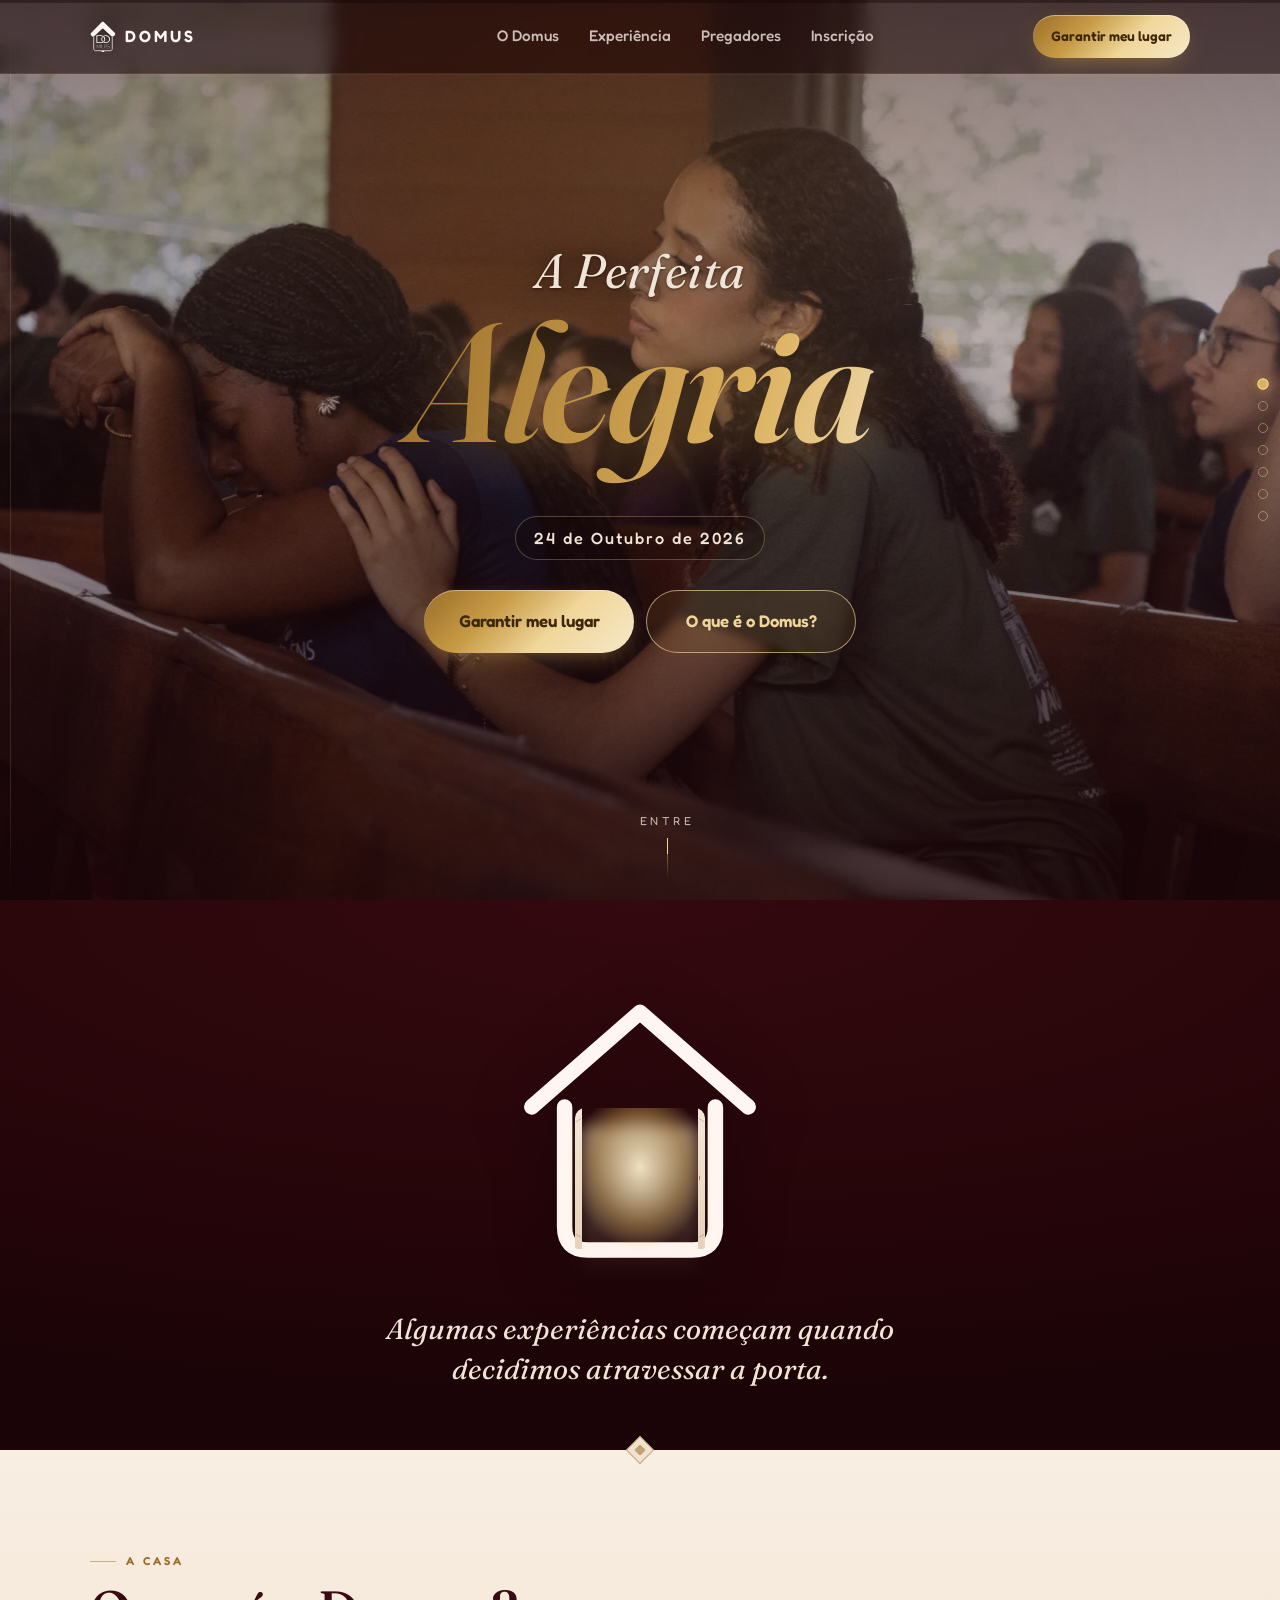
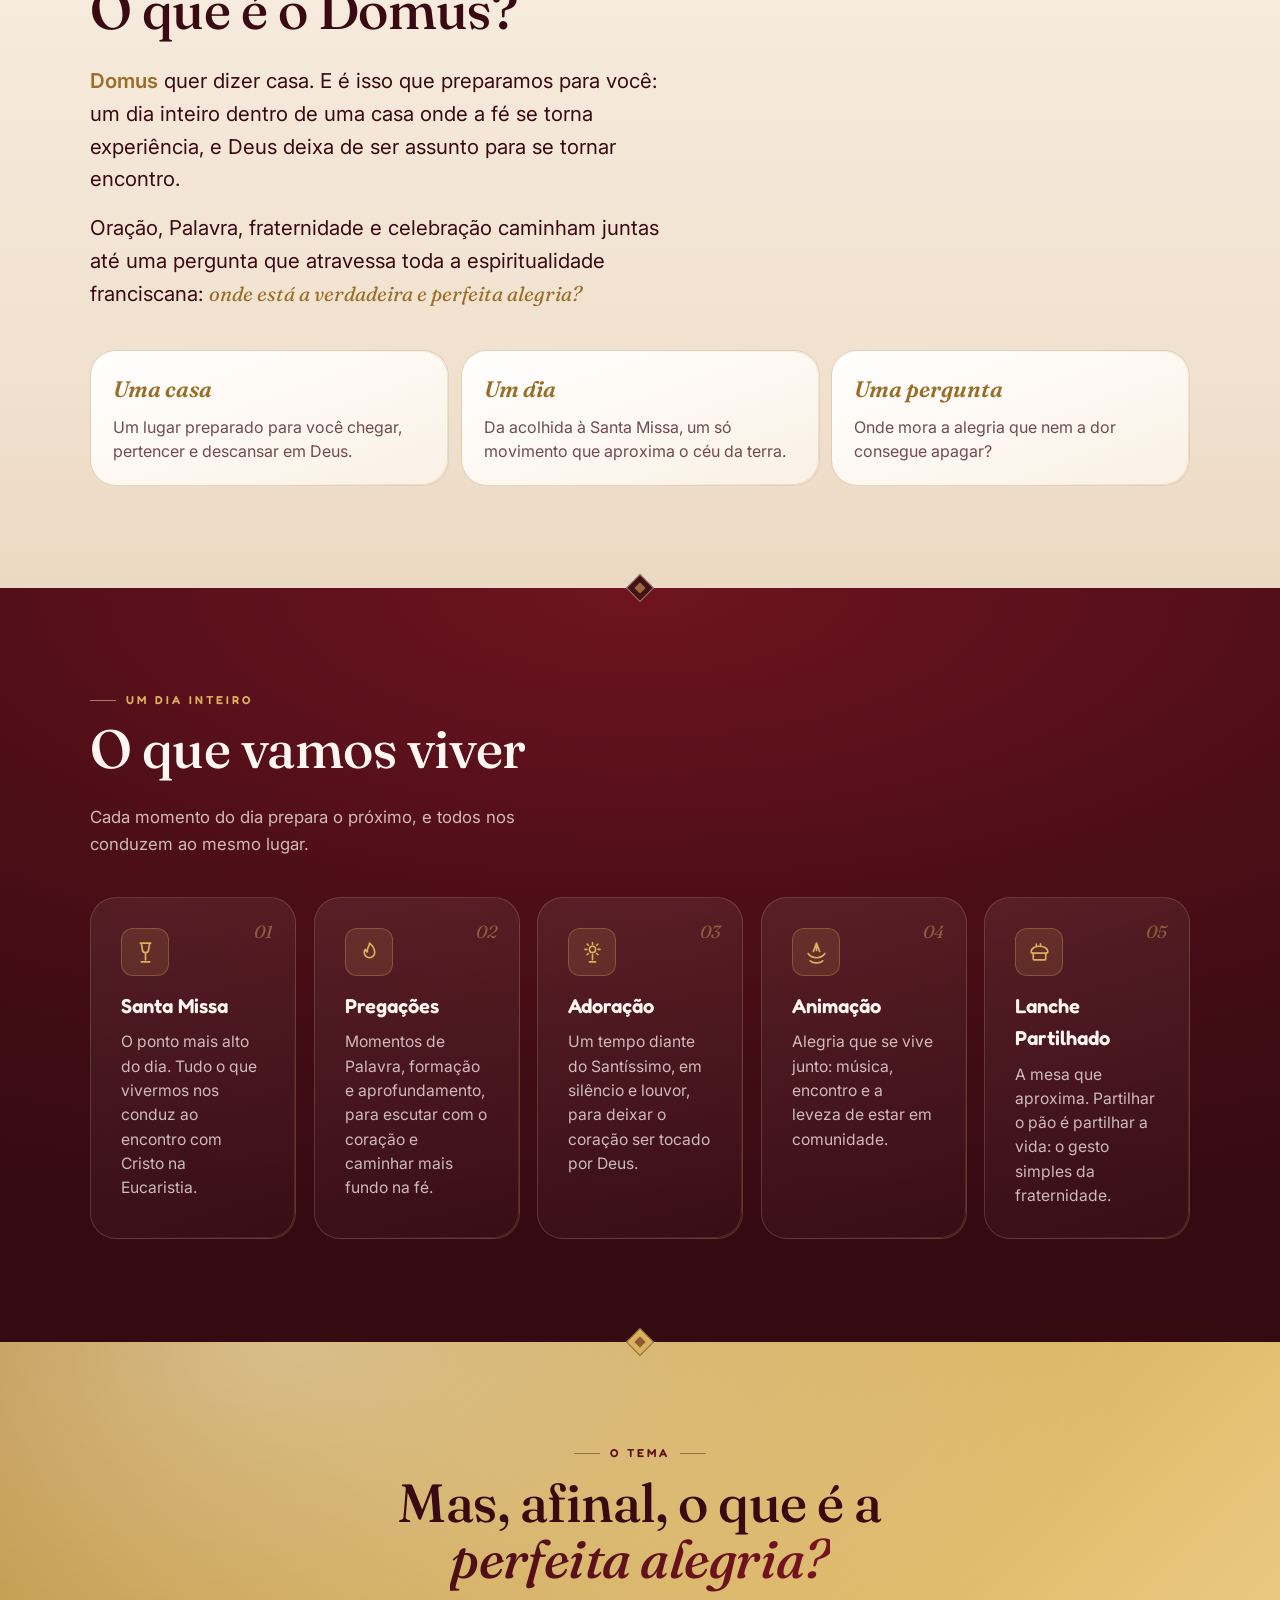
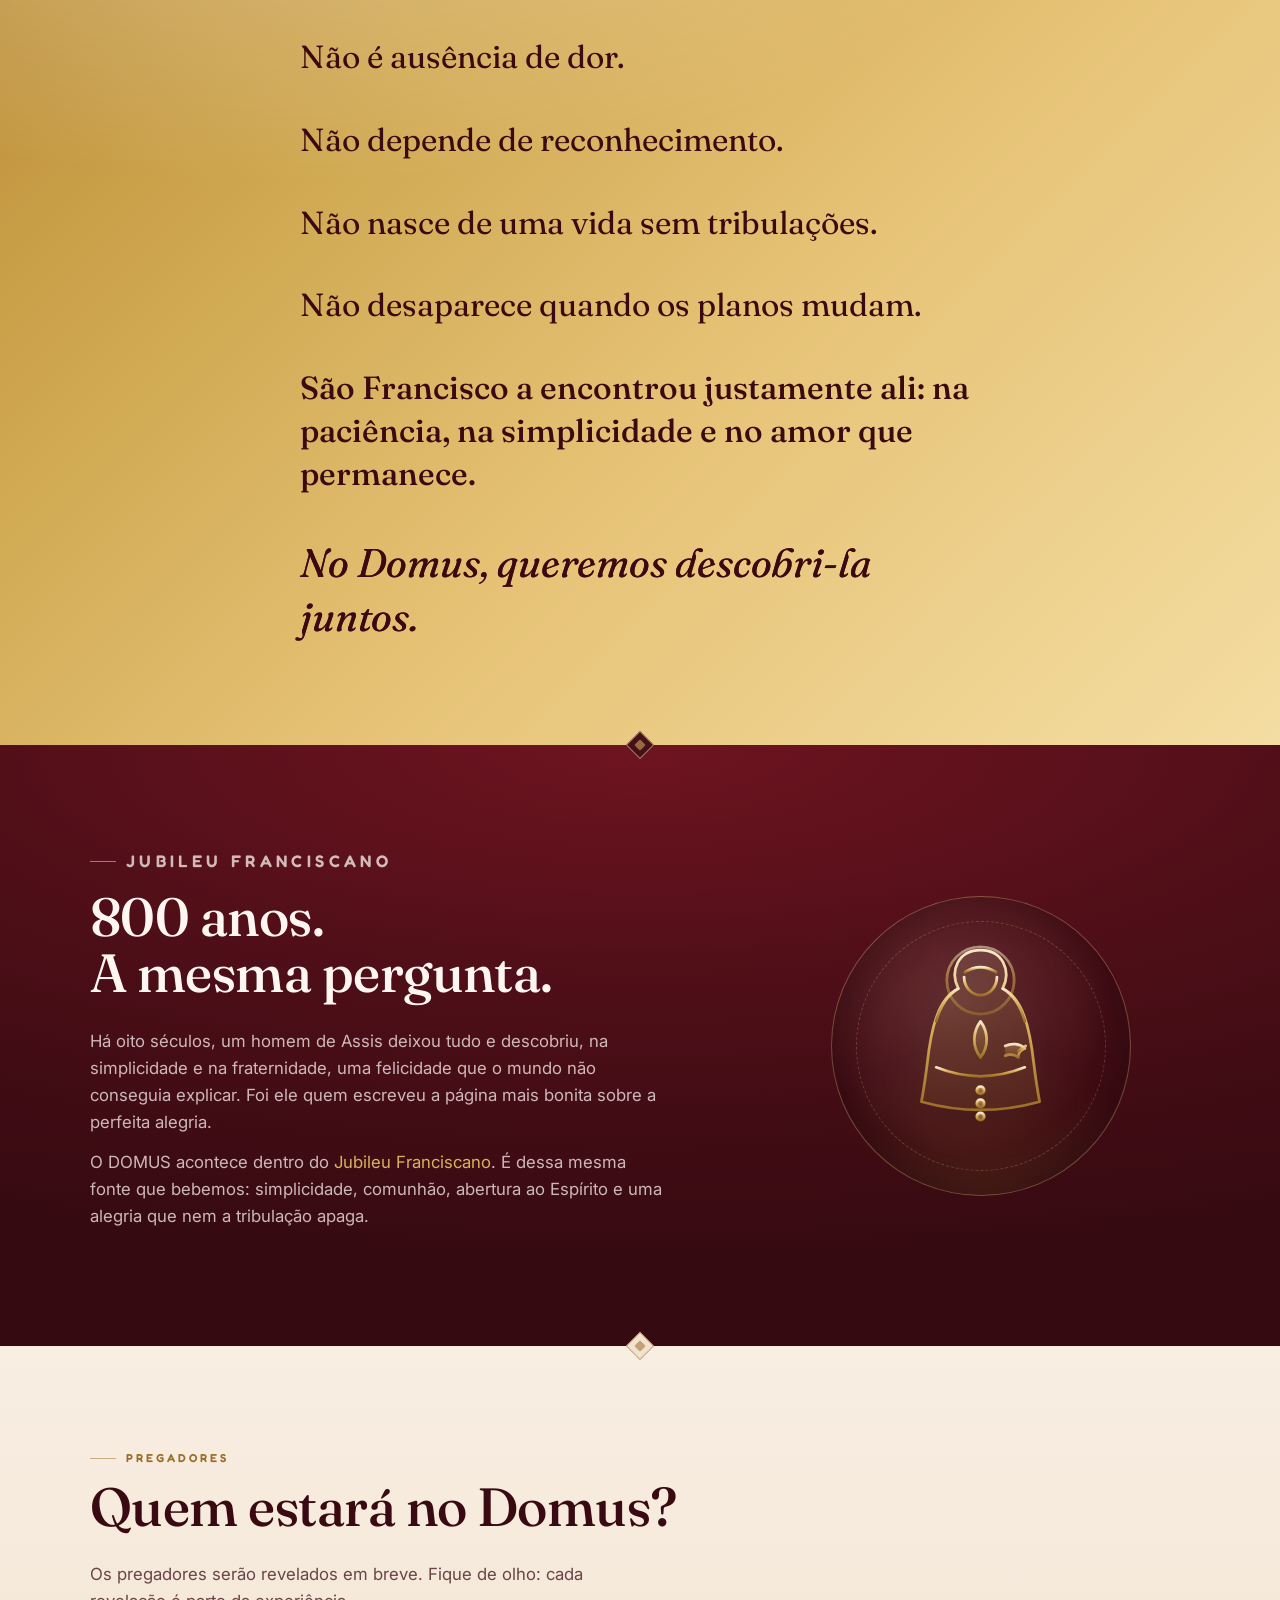
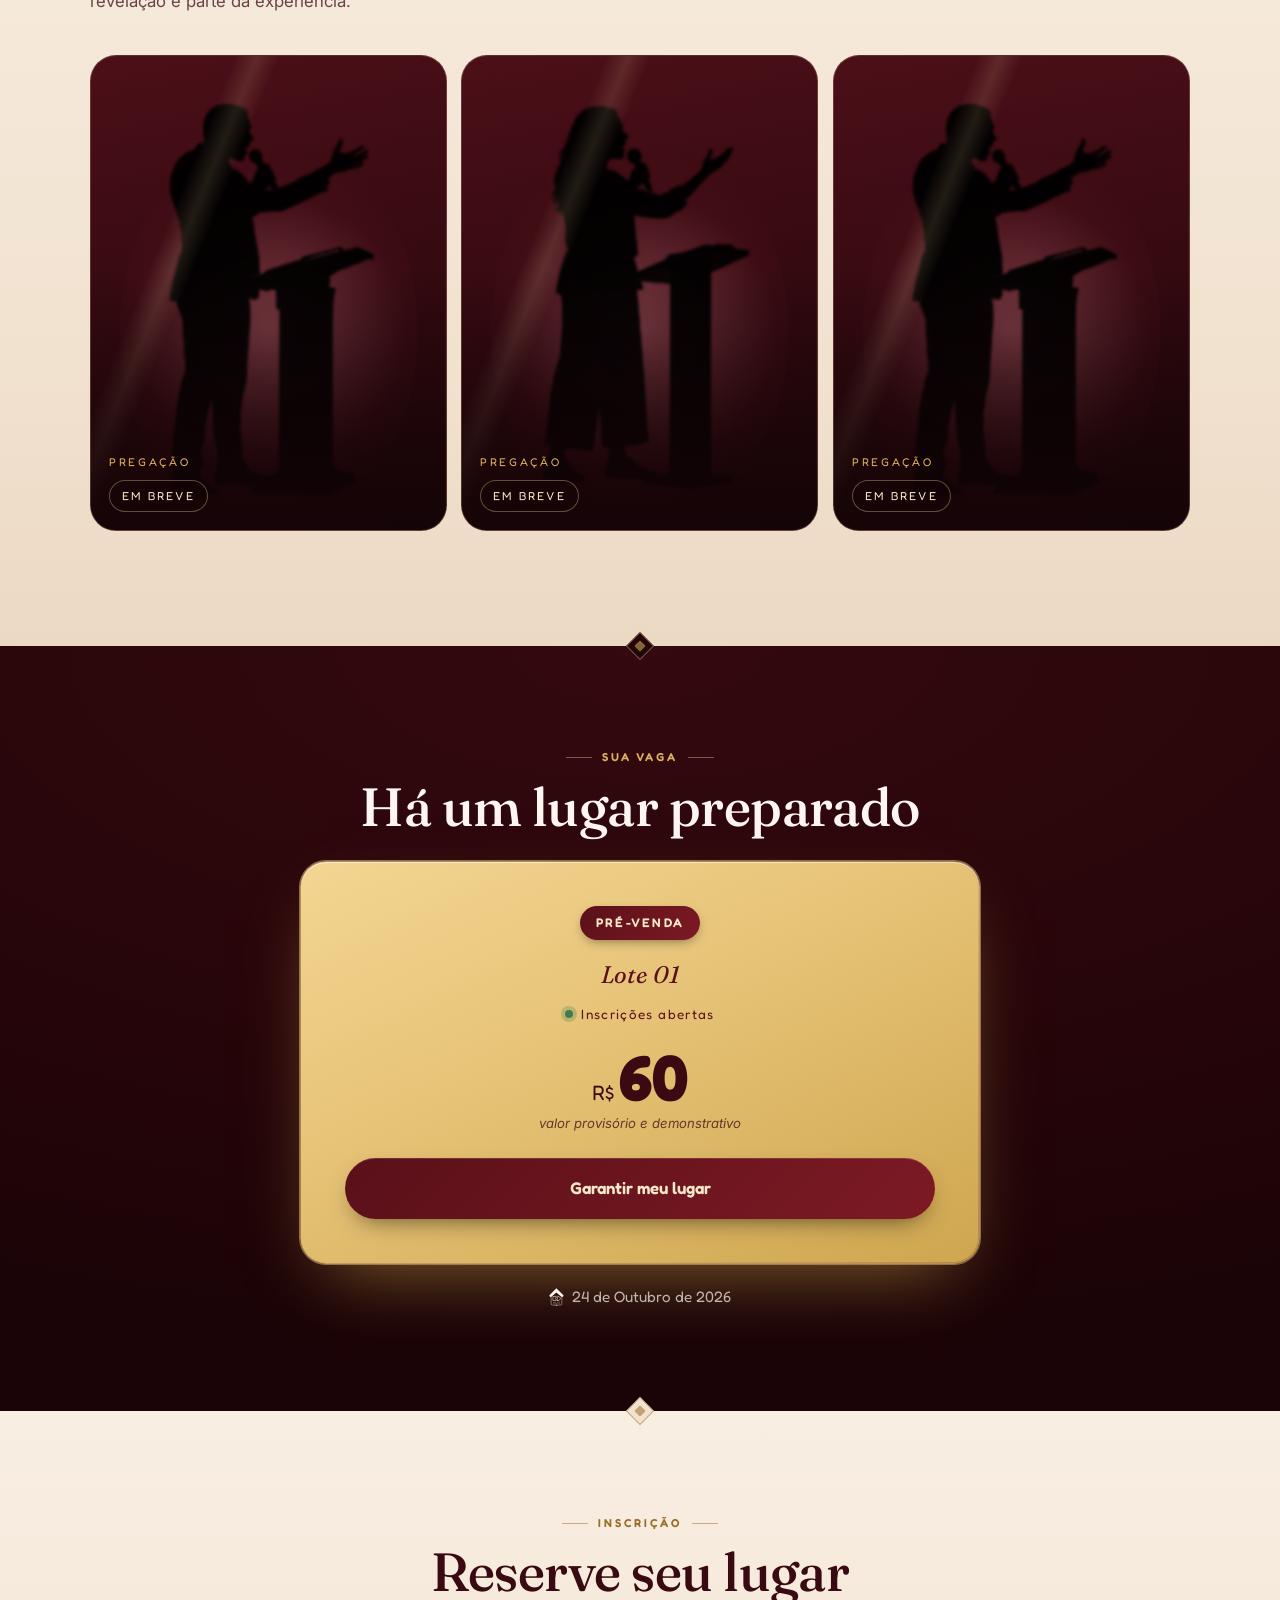
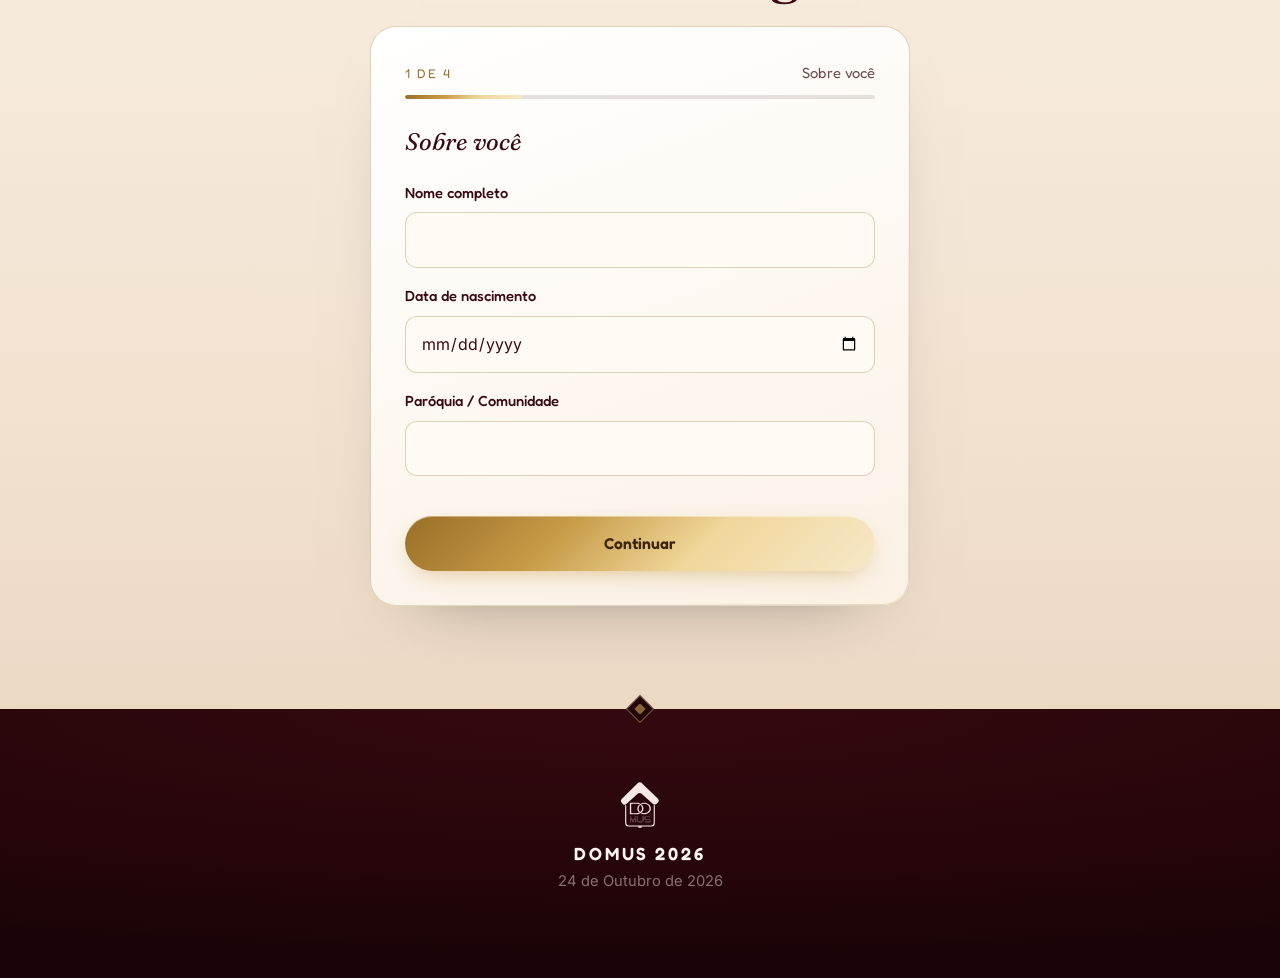
==== commit b0a4bbb8: "fix: remove dobra das pregações e corrige corte do "g" em Alegria - Removida a jornada "As pregações" ====
--- a/index.html
+++ b/index.html
@@ -154,9 +154,6 @@
           Cada momento do dia prepara o próximo, e todos nos conduzem ao mesmo lugar.
         </p>
         <div class="exp-grid" id="expGrid" role="list"><!-- injetado via JS --></div>
-
-        <!-- Jornada das pregações (temas do cronograma) -->
-        <div class="preachings" id="preachings"><!-- injetado via JS --></div>
       </div>
     </section>
 
--- a/assets/css/styles.css
+++ b/assets/css/styles.css
@@ -413,10 +413,12 @@
 .hero__pre {
   font-family: var(--f-display); font-style: italic; font-weight: 400;
   font-size: clamp(1.4rem, 7vw, 3rem); color: var(--ivory); letter-spacing: .01em; margin-bottom: .04em;
+  text-shadow: 0 2px 24px rgba(18,3,6,.7), 0 1px 3px rgba(18,3,6,.5);
 }
 .hero__big {
   font-family: var(--f-display); font-style: italic; font-weight: 600;
-  font-size: clamp(3.6rem, 21vw, 10.5rem); line-height: .9; letter-spacing: -.015em;
+  font-size: clamp(3.6rem, 21vw, 10.5rem); line-height: 1.04; letter-spacing: -.015em;
+  padding: 0 .08em .14em; /* espaço p/ o descendente do "g" não ser cortado pelo background-clip */
   background: linear-gradient(105deg, #9a6e28 0%, #dcb15e 34%, #f6e8c8 52%, #dcb15e 70%, #b98436 100%);
   background-size: 220% 100%;
   -webkit-background-clip: text; background-clip: text; color: transparent;
